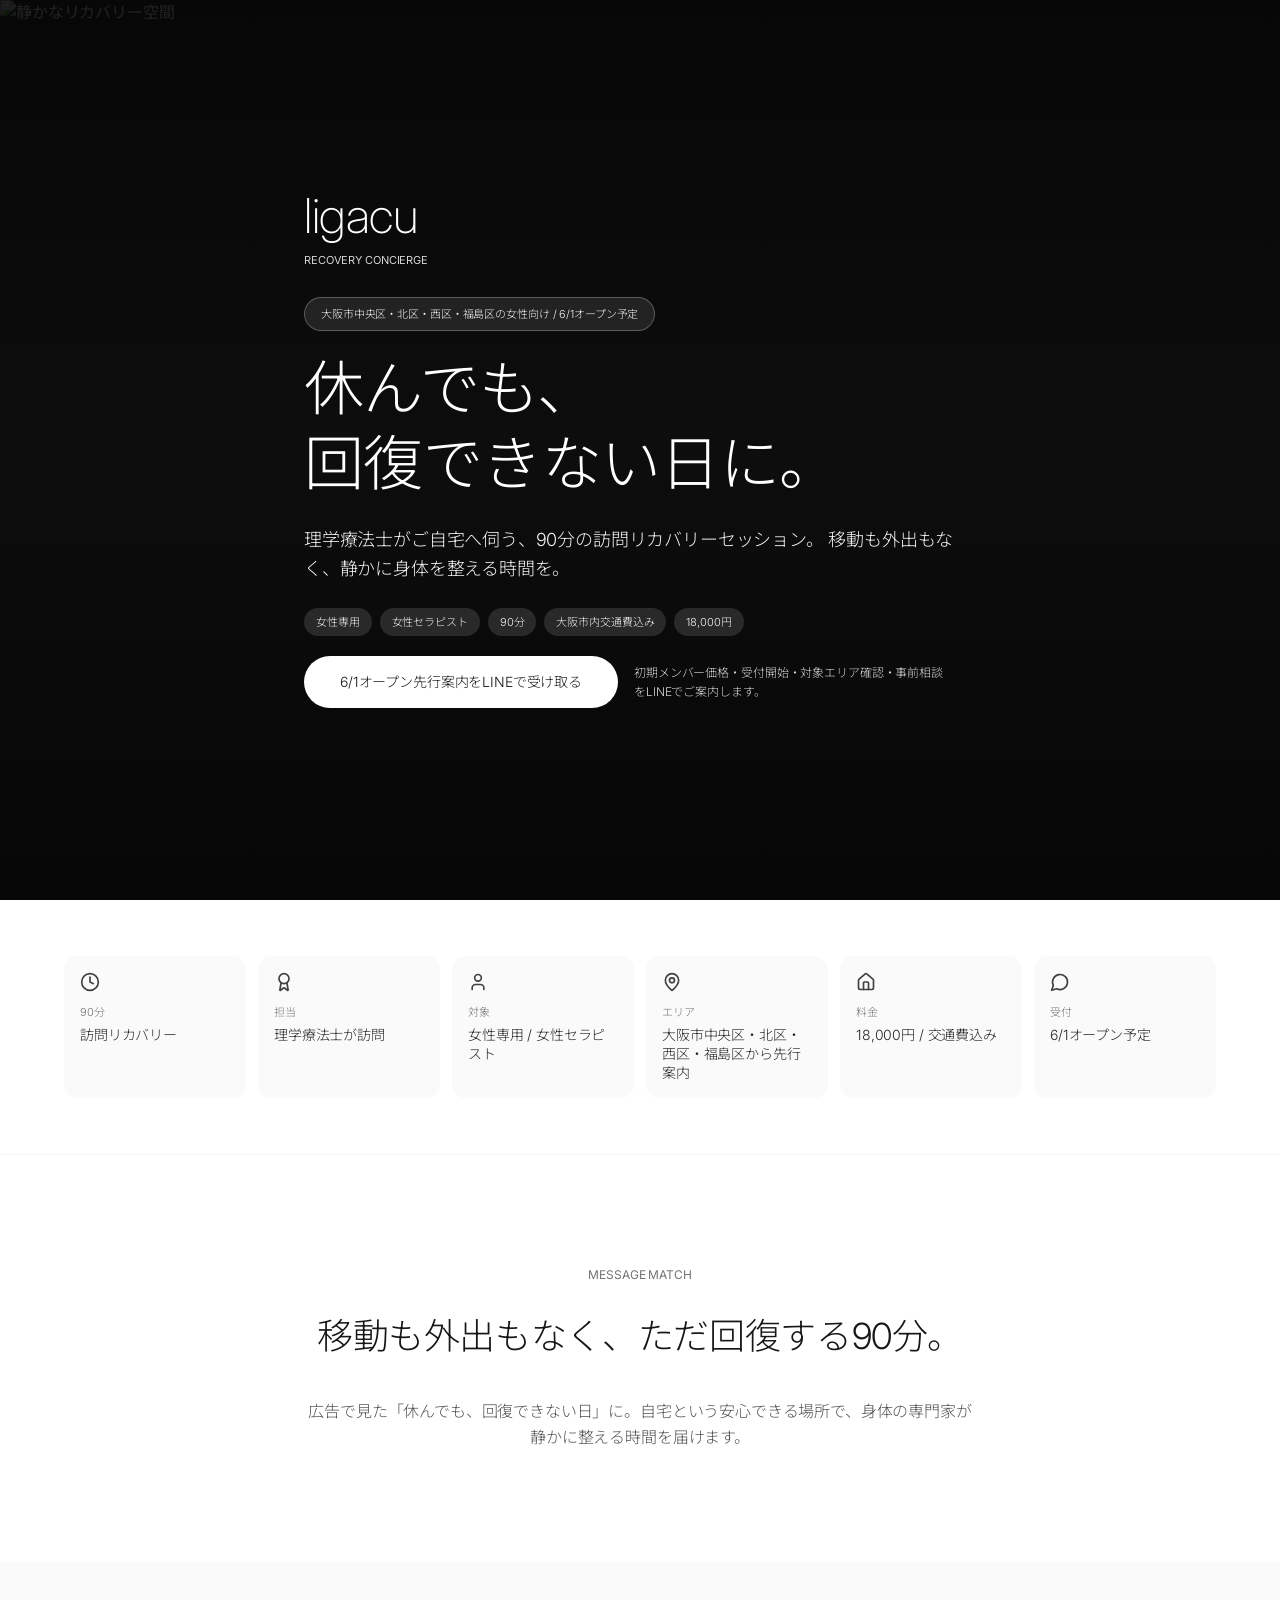
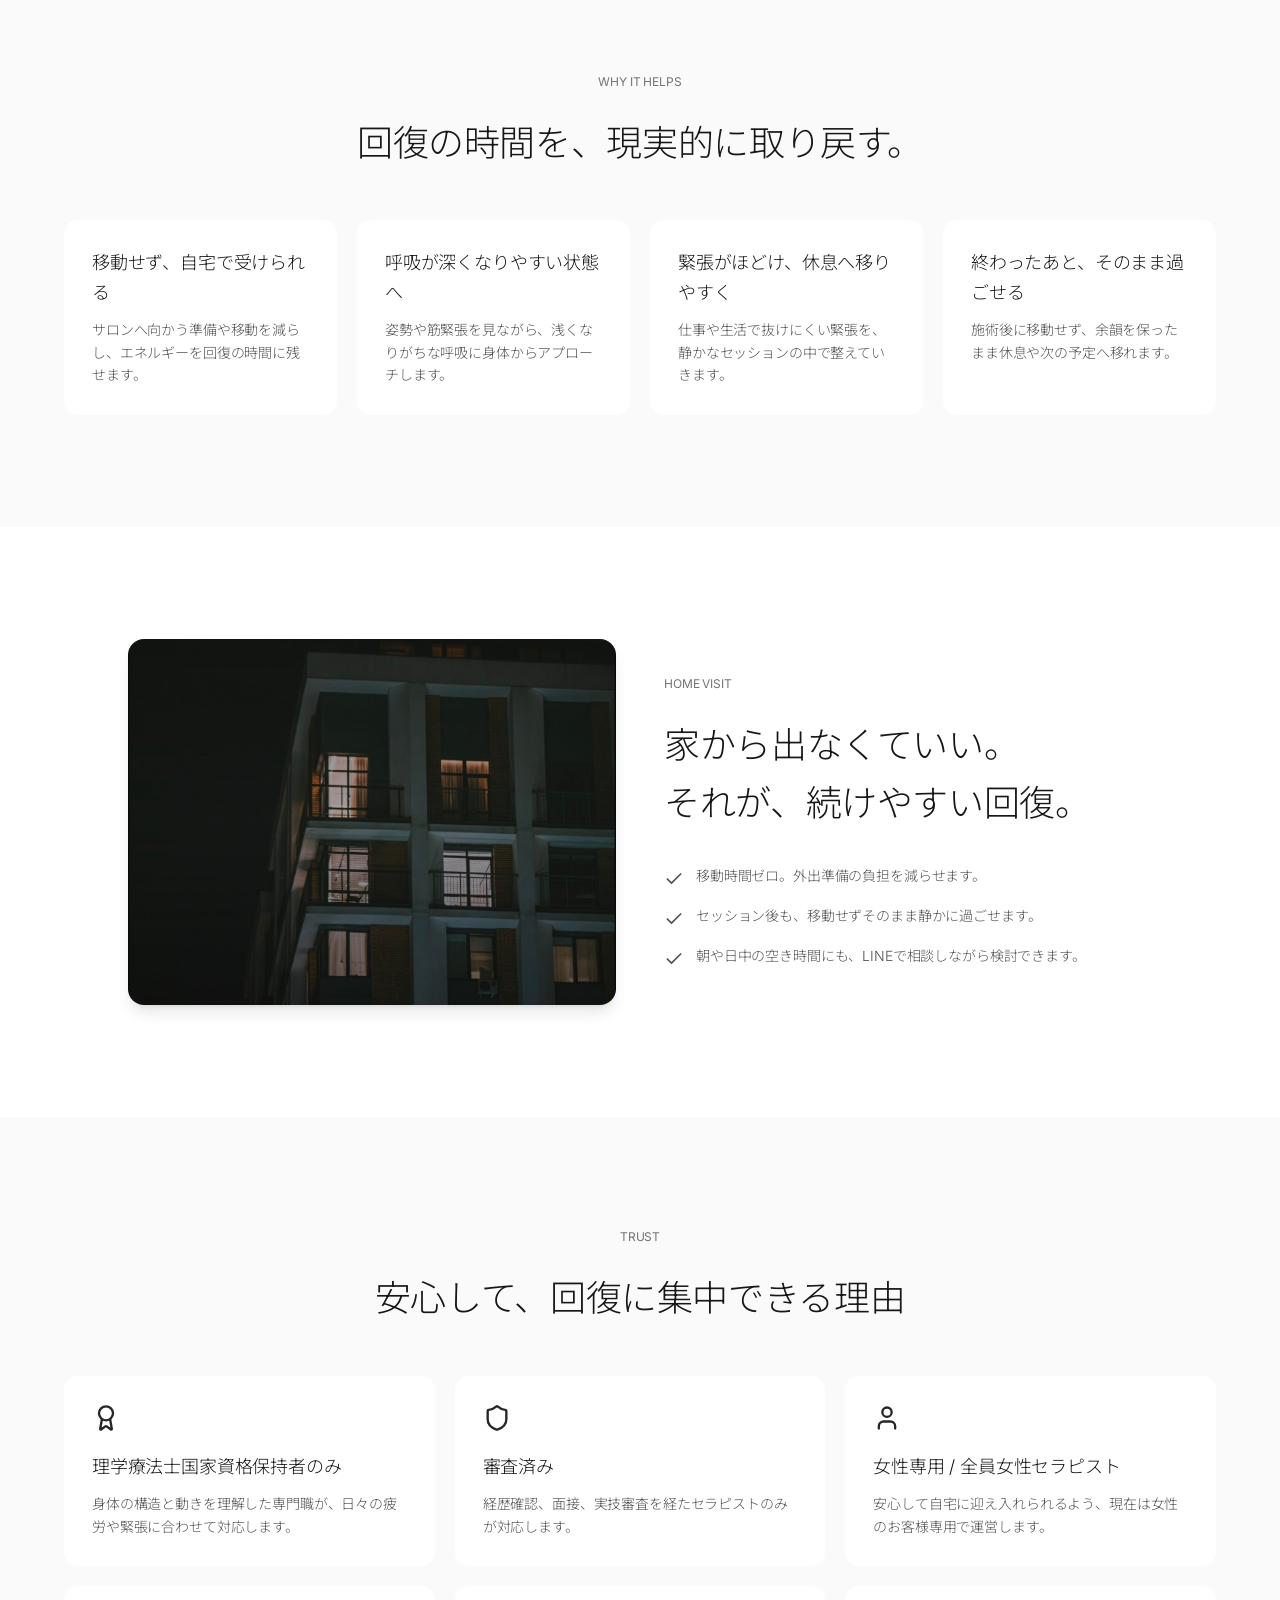
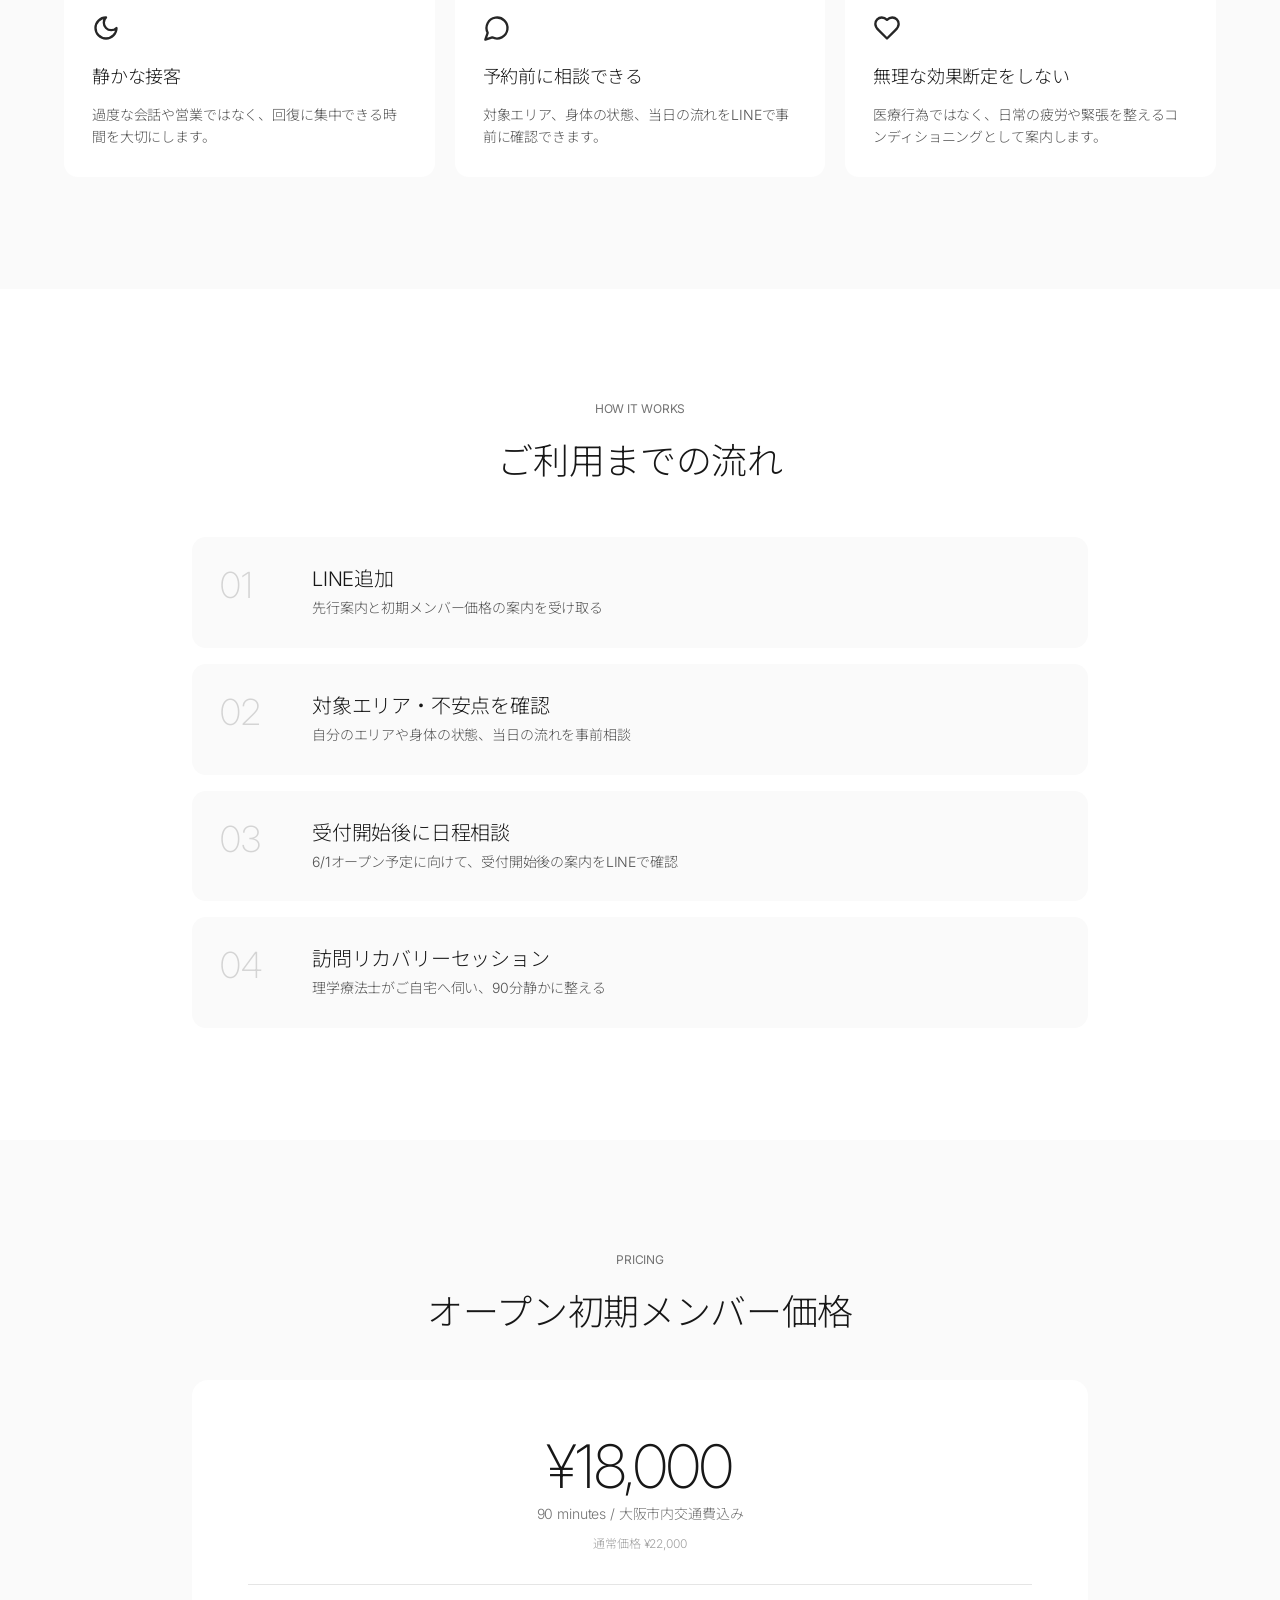
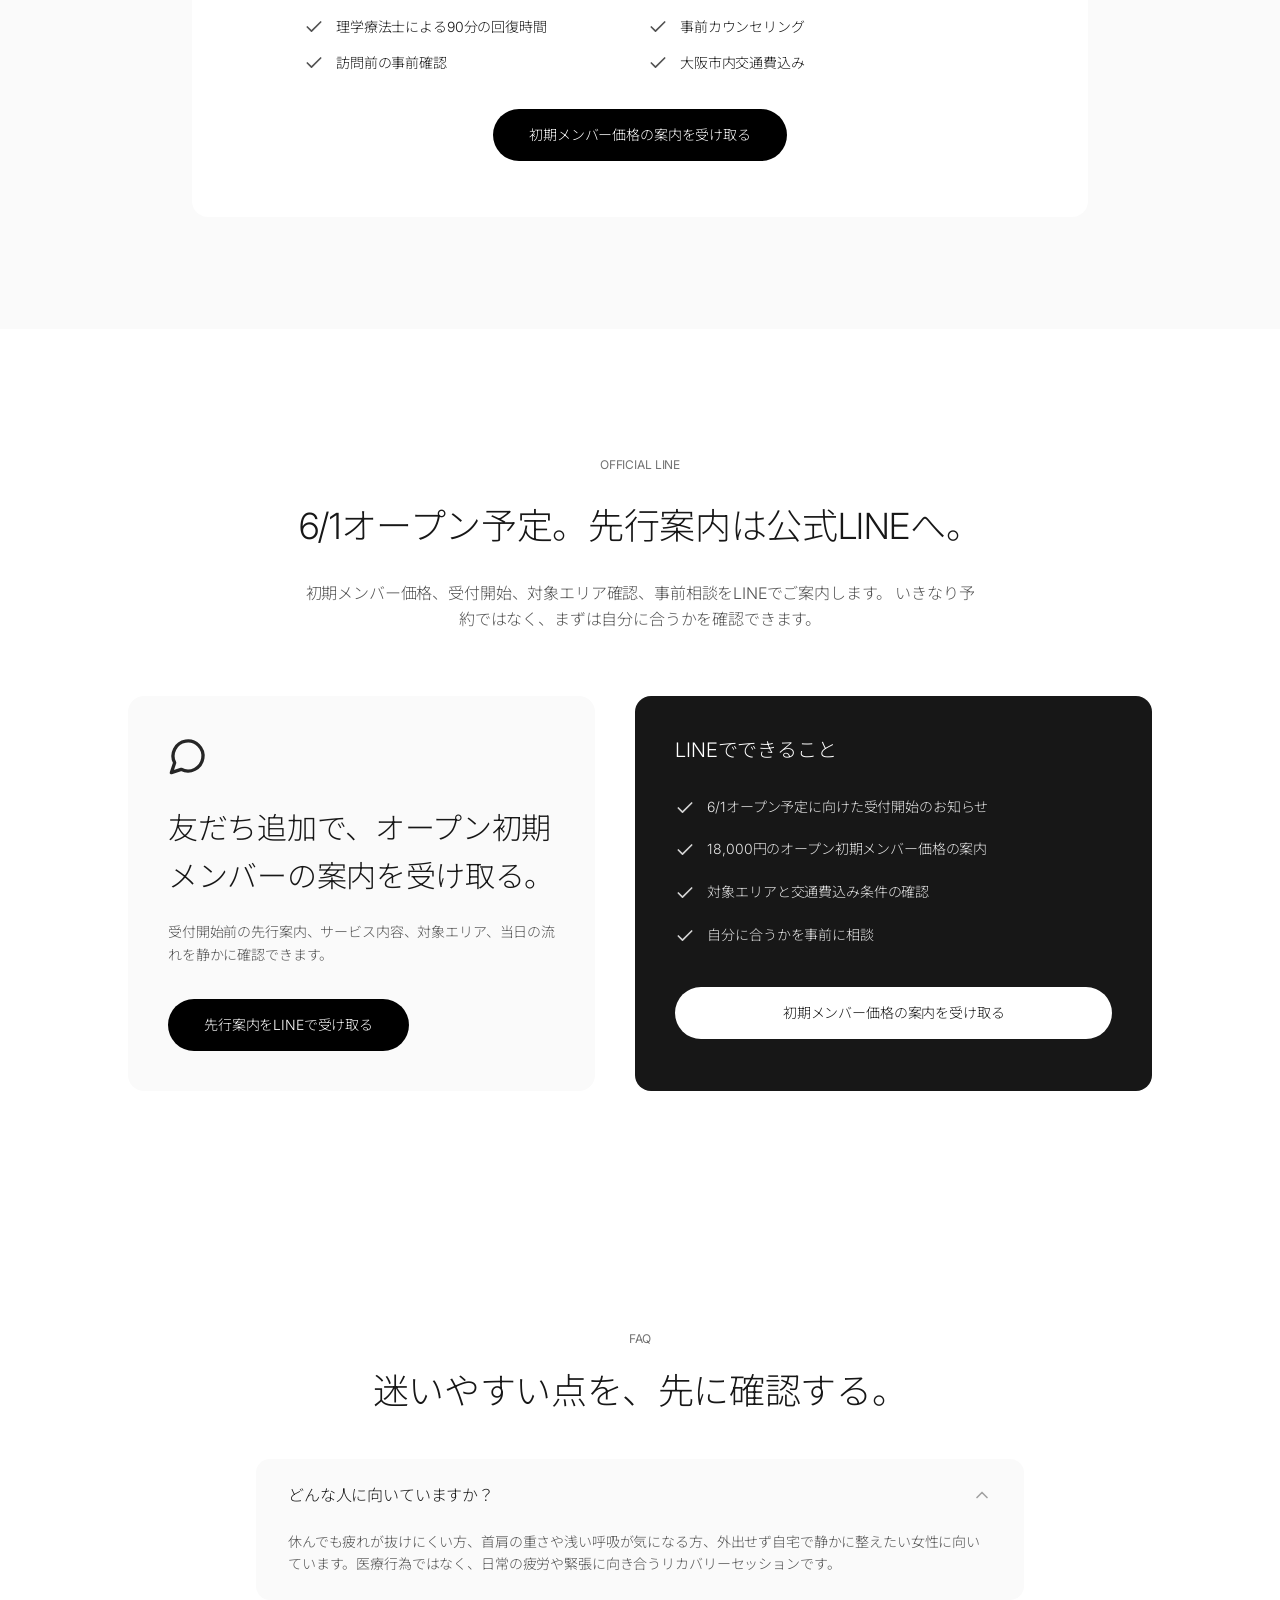
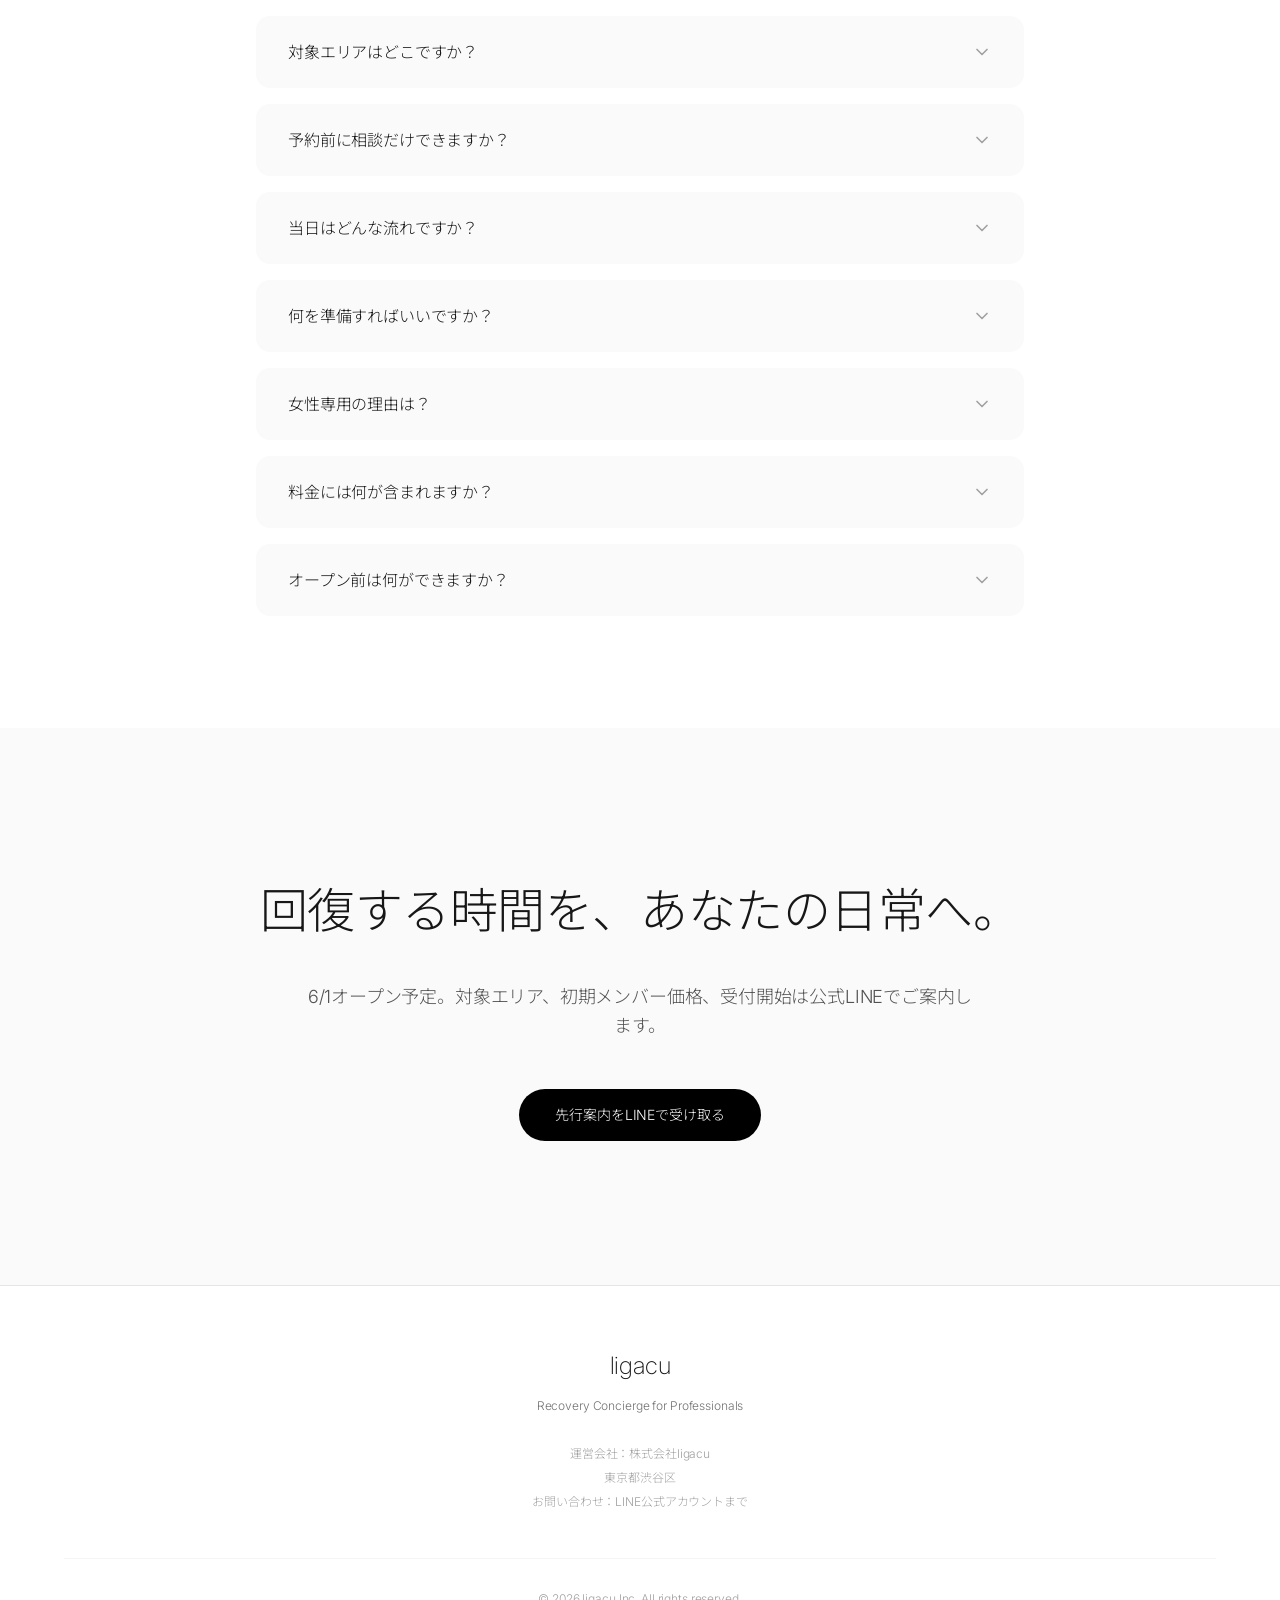
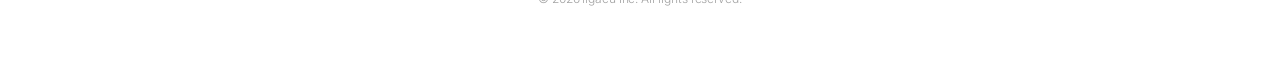
==== index.html @ d182bfaa "Add files via upload" ====
<!DOCTYPE html>
  <html lang="en">
    <head>
      <meta charset="UTF-8" />
      <meta name="viewport" content="width=device-width, initial-scale=1.0" />
      <title>ligacuリカバリーセッション</title>
      <link rel="icon" href="/ligacu/logo/logo-square.jpg" />
      <link rel="apple-touch-icon" href="/ligacu/logo/logo-square.jpg" />
      <style>html, body { height: 100%; margin: 0; } #root { height: 100%; }</style>
      <script type="module" crossorigin src="/assets/index-DlQ93ykB.js"></script>
      <link rel="stylesheet" crossorigin href="/assets/index-dHVuGDN3.css">
    </head>

    <body>
      <div id="root"></div>
    </body>
  </html>
---- assets/index-dHVuGDN3.css ----
@import"https://fonts.googleapis.com/css2?family=Inter:wght@200;300;400;500;600&family=Noto+Sans+JP:wght@200;300;400;500&display=swap";/*! tailwindcss v4.1.12 | MIT License | https://tailwindcss.com */@layer properties{@supports (((-webkit-hyphens:none)) and (not (margin-trim:inline))) or ((-moz-orient:inline) and (not (color:rgb(from red r g b)))){*,:before,:after,::backdrop{--tw-translate-x:0;--tw-translate-y:0;--tw-translate-z:0;--tw-rotate-x:initial;--tw-rotate-y:initial;--tw-rotate-z:initial;--tw-skew-x:initial;--tw-skew-y:initial;--tw-space-y-reverse:0;--tw-space-x-reverse:0;--tw-border-style:solid;--tw-gradient-position:initial;--tw-gradient-from:#0000;--tw-gradient-via:#0000;--tw-gradient-to:#0000;--tw-gradient-stops:initial;--tw-gradient-via-stops:initial;--tw-gradient-from-position:0%;--tw-gradient-via-position:50%;--tw-gradient-to-position:100%;--tw-leading:initial;--tw-font-weight:initial;--tw-tracking:initial;--tw-ordinal:initial;--tw-slashed-zero:initial;--tw-numeric-figure:initial;--tw-numeric-spacing:initial;--tw-numeric-fraction:initial;--tw-shadow:0 0 #0000;--tw-shadow-color:initial;--tw-shadow-alpha:100%;--tw-inset-shadow:0 0 #0000;--tw-inset-shadow-color:initial;--tw-inset-shadow-alpha:100%;--tw-ring-color:initial;--tw-ring-shadow:0 0 #0000;--tw-inset-ring-color:initial;--tw-inset-ring-shadow:0 0 #0000;--tw-ring-inset:initial;--tw-ring-offset-width:0px;--tw-ring-offset-color:#fff;--tw-ring-offset-shadow:0 0 #0000;--tw-outline-style:solid;--tw-backdrop-blur:initial;--tw-backdrop-brightness:initial;--tw-backdrop-contrast:initial;--tw-backdrop-grayscale:initial;--tw-backdrop-hue-rotate:initial;--tw-backdrop-invert:initial;--tw-backdrop-opacity:initial;--tw-backdrop-saturate:initial;--tw-backdrop-sepia:initial;--tw-duration:initial;--tw-ease:initial;--tw-content:"";--tw-animation-delay:0s;--tw-animation-direction:normal;--tw-animation-duration:initial;--tw-animation-fill-mode:none;--tw-animation-iteration-count:1;--tw-enter-blur:0;--tw-enter-opacity:1;--tw-enter-rotate:0;--tw-enter-scale:1;--tw-enter-translate-x:0;--tw-enter-translate-y:0;--tw-exit-blur:0;--tw-exit-opacity:1;--tw-exit-rotate:0;--tw-exit-scale:1;--tw-exit-translate-x:0;--tw-exit-translate-y:0}}}*{letter-spacing:-.01em;font-family:Inter,Noto Sans JP,-apple-system,BlinkMacSystemFont,Segoe UI,sans-serif}@layer theme{:root,:host{--font-sans:ui-sans-serif,system-ui,sans-serif,"Apple Color Emoji","Segoe UI Emoji","Segoe UI Symbol","Noto Color Emoji";--font-mono:ui-monospace,SFMono-Regular,Menlo,Monaco,Consolas,"Liberation Mono","Courier New",monospace;--color-gray-100:oklch(96.7% .003 264.542);--color-neutral-50:oklch(98.5% 0 0);--color-neutral-100:oklch(97% 0 0);--color-neutral-200:oklch(92.2% 0 0);--color-neutral-300:oklch(87% 0 0);--color-neutral-400:oklch(70.8% 0 0);--color-neutral-500:oklch(55.6% 0 0);--color-neutral-600:oklch(43.9% 0 0);--color-neutral-700:oklch(37.1% 0 0);--color-neutral-800:oklch(26.9% 0 0);--color-neutral-900:oklch(20.5% 0 0);--color-black:#000;--color-white:#fff;--spacing:.25rem;--container-xs:20rem;--container-sm:24rem;--container-lg:32rem;--container-2xl:42rem;--container-3xl:48rem;--container-4xl:56rem;--container-5xl:64rem;--container-6xl:72rem;--text-xs:.75rem;--text-xs--line-height:calc(1/.75);--text-sm:.875rem;--text-sm--line-height:calc(1.25/.875);--text-base:1rem;--text-base--line-height: 1.5 ;--text-lg:1.125rem;--text-lg--line-height:calc(1.75/1.125);--text-xl:1.25rem;--text-xl--line-height:calc(1.75/1.25);--text-2xl:1.5rem;--text-2xl--line-height:calc(2/1.5);--text-3xl:1.875rem;--text-3xl--line-height: 1.2 ;--text-4xl:2.25rem;--text-4xl--line-height:calc(2.5/2.25);--text-5xl:3rem;--text-5xl--line-height:1;--text-6xl:3.75rem;--text-6xl--line-height:1;--font-weight-extralight:200;--font-weight-light:300;--font-weight-normal:400;--font-weight-medium:500;--font-weight-semibold:600;--tracking-tight:-.025em;--tracking-normal:0em;--tracking-wider:.05em;--tracking-widest:.1em;--leading-snug:1.375;--leading-relaxed:1.625;--radius-xs:.125rem;--radius-2xl:1rem;--ease-in-out:cubic-bezier(.4,0,.2,1);--animate-pulse:pulse 2s cubic-bezier(.4,0,.6,1)infinite;--aspect-video:16/9;--default-transition-duration:.15s;--default-transition-timing-function:cubic-bezier(.4,0,.2,1);--default-font-family:var(--font-sans);--default-mono-font-family:var(--font-mono);--color-border:var(--border)}}@layer base{*,:after,:before,::backdrop{box-sizing:border-box;border:0 solid;margin:0;padding:0}::file-selector-button{box-sizing:border-box;border:0 solid;margin:0;padding:0}html,:host{-webkit-text-size-adjust:100%;-moz-tab-size:4;tab-size:4;line-height:1.5;font-family:var(--default-font-family,ui-sans-serif,system-ui,sans-serif,"Apple Color Emoji","Segoe UI Emoji","Segoe UI Symbol","Noto Color Emoji");font-feature-settings:var(--default-font-feature-settings,normal);font-variation-settings:var(--default-font-variation-settings,normal);-webkit-tap-highlight-color:transparent}hr{height:0;color:inherit;border-top-width:1px}abbr:where([title]){-webkit-text-decoration:underline dotted;text-decoration:underline dotted}h1,h2,h3,h4,h5,h6{font-size:inherit;font-weight:inherit}a{color:inherit;-webkit-text-decoration:inherit;text-decoration:inherit}b,strong{font-weight:bolder}code,kbd,samp,pre{font-family:var(--default-mono-font-family,ui-monospace,SFMono-Regular,Menlo,Monaco,Consolas,"Liberation Mono","Courier New",monospace);font-feature-settings:var(--default-mono-font-feature-settings,normal);font-variation-settings:var(--default-mono-font-variation-settings,normal);font-size:1em}small{font-size:80%}sub,sup{vertical-align:baseline;font-size:75%;line-height:0;position:relative}sub{bottom:-.25em}sup{top:-.5em}table{text-indent:0;border-color:inherit;border-collapse:collapse}:-moz-focusring{outline:auto}progress{vertical-align:baseline}summary{display:list-item}ol,ul,menu{list-style:none}img,svg,video,canvas,audio,iframe,embed,object{vertical-align:middle;display:block}img,video{max-width:100%;height:auto}button,input,select,optgroup,textarea{font:inherit;font-feature-settings:inherit;font-variation-settings:inherit;letter-spacing:inherit;color:inherit;opacity:1;background-color:#0000;border-radius:0}::file-selector-button{font:inherit;font-feature-settings:inherit;font-variation-settings:inherit;letter-spacing:inherit;color:inherit;opacity:1;background-color:#0000;border-radius:0}:where(select:is([multiple],[size])) optgroup{font-weight:bolder}:where(select:is([multiple],[size])) optgroup option{padding-inline-start:20px}::file-selector-button{margin-inline-end:4px}::placeholder{opacity:1}@supports (not ((-webkit-appearance:-apple-pay-button))) or (contain-intrinsic-size:1px){::placeholder{color:currentColor}@supports (color:color-mix(in lab,red,red)){::placeholder{color:color-mix(in oklab,currentcolor 50%,transparent)}}}textarea{resize:vertical}::-webkit-search-decoration{-webkit-appearance:none}::-webkit-date-and-time-value{min-height:1lh;text-align:inherit}::-webkit-datetime-edit{display:inline-flex}::-webkit-datetime-edit-fields-wrapper{padding:0}::-webkit-datetime-edit{padding-block:0}::-webkit-datetime-edit-year-field{padding-block:0}::-webkit-datetime-edit-month-field{padding-block:0}::-webkit-datetime-edit-day-field{padding-block:0}::-webkit-datetime-edit-hour-field{padding-block:0}::-webkit-datetime-edit-minute-field{padding-block:0}::-webkit-datetime-edit-second-field{padding-block:0}::-webkit-datetime-edit-millisecond-field{padding-block:0}::-webkit-datetime-edit-meridiem-field{padding-block:0}::-webkit-calendar-picker-indicator{line-height:1}:-moz-ui-invalid{box-shadow:none}button,input:where([type=button],[type=reset],[type=submit]){-webkit-appearance:button;-moz-appearance:button;appearance:button}::file-selector-button{-webkit-appearance:button;-moz-appearance:button;appearance:button}::-webkit-inner-spin-button{height:auto}::-webkit-outer-spin-button{height:auto}[hidden]:where(:not([hidden=until-found])){display:none!important}*{border-color:var(--border);outline-color:var(--ring)}@supports (color:color-mix(in lab,red,red)){*{outline-color:color-mix(in oklab,var(--ring)50%,transparent)}}html{scroll-behavior:smooth}body{background-color:var(--background);color:var(--foreground);-webkit-font-smoothing:antialiased;-moz-osx-font-smoothing:grayscale}html{font-size:var(--font-size)}h1{font-size:var(--text-2xl);font-weight:var(--font-weight-medium);line-height:1.5}h2{font-size:var(--text-xl);font-weight:var(--font-weight-medium);line-height:1.5}h3{font-size:var(--text-lg);font-weight:var(--font-weight-medium);line-height:1.5}h4,label,button{font-size:var(--text-base);font-weight:var(--font-weight-medium);line-height:1.5}input{font-size:var(--text-base);font-weight:var(--font-weight-normal);line-height:1.5}}@layer components;@layer utilities{.\@container\/card-header{container:card-header/inline-size}.pointer-events-none{pointer-events:none}.invisible{visibility:hidden}.sr-only{clip:rect(0,0,0,0);white-space:nowrap;border-width:0;width:1px;height:1px;margin:-1px;padding:0;position:absolute;overflow:hidden}.absolute{position:absolute}.fixed{position:fixed}.relative{position:relative}.inset-0{inset:calc(var(--spacing)*0)}.inset-x-0{inset-inline:calc(var(--spacing)*0)}.inset-y-0{inset-block:calc(var(--spacing)*0)}.-top-12{top:calc(var(--spacing)*-12)}.top-0{top:calc(var(--spacing)*0)}.top-1\.5{top:calc(var(--spacing)*1.5)}.top-1\/2{top:50%}.top-3\.5{top:calc(var(--spacing)*3.5)}.top-4{top:calc(var(--spacing)*4)}.top-\[1px\]{top:1px}.top-\[50\%\]{top:50%}.top-\[60\%\]{top:60%}.top-full{top:100%}.-right-12{right:calc(var(--spacing)*-12)}.right-0{right:calc(var(--spacing)*0)}.right-1{right:calc(var(--spacing)*1)}.right-2{right:calc(var(--spacing)*2)}.right-3{right:calc(var(--spacing)*3)}.right-4{right:calc(var(--spacing)*4)}.-bottom-12{bottom:calc(var(--spacing)*-12)}.bottom-0{bottom:calc(var(--spacing)*0)}.bottom-4{bottom:calc(var(--spacing)*4)}.-left-12{left:calc(var(--spacing)*-12)}.left-0{left:calc(var(--spacing)*0)}.left-1{left:calc(var(--spacing)*1)}.left-1\/2{left:50%}.left-2{left:calc(var(--spacing)*2)}.left-4{left:calc(var(--spacing)*4)}.left-\[50\%\]{left:50%}.isolate{isolation:isolate}.z-10{z-index:10}.z-20{z-index:20}.z-50{z-index:50}.z-\[1\]{z-index:1}.col-start-2{grid-column-start:2}.row-span-2{grid-row:span 2/span 2}.row-start-1{grid-row-start:1}.-mx-1{margin-inline:calc(var(--spacing)*-1)}.mx-2{margin-inline:calc(var(--spacing)*2)}.mx-3\.5{margin-inline:calc(var(--spacing)*3.5)}.mx-auto{margin-inline:auto}.my-0\.5{margin-block:calc(var(--spacing)*.5)}.my-1{margin-block:calc(var(--spacing)*1)}.my-8{margin-block:calc(var(--spacing)*8)}.-mt-4{margin-top:calc(var(--spacing)*-4)}.mt-0\.5{margin-top:calc(var(--spacing)*.5)}.mt-1{margin-top:calc(var(--spacing)*1)}.mt-1\.5{margin-top:calc(var(--spacing)*1.5)}.mt-2{margin-top:calc(var(--spacing)*2)}.mt-3{margin-top:calc(var(--spacing)*3)}.mt-4{margin-top:calc(var(--spacing)*4)}.mt-5{margin-top:calc(var(--spacing)*5)}.mt-10{margin-top:calc(var(--spacing)*10)}.mt-12{margin-top:calc(var(--spacing)*12)}.mt-auto{margin-top:auto}.mb-1{margin-bottom:calc(var(--spacing)*1)}.mb-2{margin-bottom:calc(var(--spacing)*2)}.mb-3{margin-bottom:calc(var(--spacing)*3)}.mb-4{margin-bottom:calc(var(--spacing)*4)}.mb-5{margin-bottom:calc(var(--spacing)*5)}.mb-6{margin-bottom:calc(var(--spacing)*6)}.mb-7{margin-bottom:calc(var(--spacing)*7)}.mb-8{margin-bottom:calc(var(--spacing)*8)}.mb-9{margin-bottom:calc(var(--spacing)*9)}.mb-12{margin-bottom:calc(var(--spacing)*12)}.mb-14{margin-bottom:calc(var(--spacing)*14)}.-ml-4{margin-left:calc(var(--spacing)*-4)}.ml-1{margin-left:calc(var(--spacing)*1)}.ml-auto{margin-left:auto}.line-clamp-1{-webkit-line-clamp:1;-webkit-box-orient:vertical;display:-webkit-box;overflow:hidden}.block{display:block}.flex{display:flex}.grid{display:grid}.hidden{display:none}.inline-block{display:inline-block}.inline-flex{display:inline-flex}.table{display:table}.table-caption{display:table-caption}.table-cell{display:table-cell}.table-row{display:table-row}.field-sizing-content{field-sizing:content}.aspect-\[4\/3\]{aspect-ratio:4/3}.aspect-square{aspect-ratio:1}.aspect-video{aspect-ratio:var(--aspect-video)}.size-2{width:calc(var(--spacing)*2);height:calc(var(--spacing)*2)}.size-2\.5{width:calc(var(--spacing)*2.5);height:calc(var(--spacing)*2.5)}.size-3{width:calc(var(--spacing)*3);height:calc(var(--spacing)*3)}.size-3\.5{width:calc(var(--spacing)*3.5);height:calc(var(--spacing)*3.5)}.size-4{width:calc(var(--spacing)*4);height:calc(var(--spacing)*4)}.size-7{width:calc(var(--spacing)*7);height:calc(var(--spacing)*7)}.size-8{width:calc(var(--spacing)*8);height:calc(var(--spacing)*8)}.size-9{width:calc(var(--spacing)*9);height:calc(var(--spacing)*9)}.size-10{width:calc(var(--spacing)*10);height:calc(var(--spacing)*10)}.size-full{width:100%;height:100%}.h-1\.5{height:calc(var(--spacing)*1.5)}.h-2{height:calc(var(--spacing)*2)}.h-2\.5{height:calc(var(--spacing)*2.5)}.h-4{height:calc(var(--spacing)*4)}.h-5{height:calc(var(--spacing)*5)}.h-7{height:calc(var(--spacing)*7)}.h-8{height:calc(var(--spacing)*8)}.h-9{height:calc(var(--spacing)*9)}.h-10{height:calc(var(--spacing)*10)}.h-12{height:calc(var(--spacing)*12)}.h-\[1\.15rem\]{height:1.15rem}.h-\[calc\(100\%-1px\)\]{height:calc(100% - 1px)}.h-\[var\(--radix-navigation-menu-viewport-height\)\]{height:var(--radix-navigation-menu-viewport-height)}.h-\[var\(--radix-select-trigger-height\)\]{height:var(--radix-select-trigger-height)}.h-auto{height:auto}.h-full{height:100%}.h-px{height:1px}.h-svh{height:100svh}.max-h-\(--radix-context-menu-content-available-height\){max-height:var(--radix-context-menu-content-available-height)}.max-h-\(--radix-dropdown-menu-content-available-height\){max-height:var(--radix-dropdown-menu-content-available-height)}.max-h-\(--radix-select-content-available-height\){max-height:var(--radix-select-content-available-height)}.max-h-\[300px\]{max-height:300px}.min-h-0{min-height:calc(var(--spacing)*0)}.min-h-4{min-height:calc(var(--spacing)*4)}.min-h-16{min-height:calc(var(--spacing)*16)}.min-h-\[100svh\]{min-height:100svh}.min-h-\[calc\(100svh-4rem\)\]{min-height:calc(100svh - 4rem)}.min-h-screen{min-height:100vh}.min-h-svh{min-height:100svh}.w-\(--sidebar-width\){width:var(--sidebar-width)}.w-0{width:calc(var(--spacing)*0)}.w-1{width:calc(var(--spacing)*1)}.w-2{width:calc(var(--spacing)*2)}.w-2\.5{width:calc(var(--spacing)*2.5)}.w-3{width:calc(var(--spacing)*3)}.w-3\/4{width:75%}.w-4{width:calc(var(--spacing)*4)}.w-5{width:calc(var(--spacing)*5)}.w-7{width:calc(var(--spacing)*7)}.w-8{width:calc(var(--spacing)*8)}.w-9{width:calc(var(--spacing)*9)}.w-10{width:calc(var(--spacing)*10)}.w-64{width:calc(var(--spacing)*64)}.w-72{width:calc(var(--spacing)*72)}.w-\[100px\]{width:100px}.w-auto{width:auto}.w-fit{width:fit-content}.w-full{width:100%}.w-max{width:max-content}.w-px{width:1px}.max-w-\(--skeleton-width\){max-width:var(--skeleton-width)}.max-w-2xl{max-width:var(--container-2xl)}.max-w-3xl{max-width:var(--container-3xl)}.max-w-4xl{max-width:var(--container-4xl)}.max-w-5xl{max-width:var(--container-5xl)}.max-w-6xl{max-width:var(--container-6xl)}.max-w-\[calc\(100\%-2rem\)\]{max-width:calc(100% - 2rem)}.max-w-max{max-width:max-content}.min-w-0{min-width:calc(var(--spacing)*0)}.min-w-5{min-width:calc(var(--spacing)*5)}.min-w-8{min-width:calc(var(--spacing)*8)}.min-w-9{min-width:calc(var(--spacing)*9)}.min-w-10{min-width:calc(var(--spacing)*10)}.min-w-\[8rem\]{min-width:8rem}.min-w-\[12rem\]{min-width:12rem}.min-w-\[44px\]{min-width:44px}.min-w-\[var\(--radix-select-trigger-width\)\]{min-width:var(--radix-select-trigger-width)}.flex-1{flex:1}.flex-shrink-0,.shrink-0{flex-shrink:0}.grow{flex-grow:1}.grow-0{flex-grow:0}.basis-full{flex-basis:100%}.caption-bottom{caption-side:bottom}.border-collapse{border-collapse:collapse}.origin-\(--radix-context-menu-content-transform-origin\){transform-origin:var(--radix-context-menu-content-transform-origin)}.origin-\(--radix-dropdown-menu-content-transform-origin\){transform-origin:var(--radix-dropdown-menu-content-transform-origin)}.origin-\(--radix-hover-card-content-transform-origin\){transform-origin:var(--radix-hover-card-content-transform-origin)}.origin-\(--radix-menubar-content-transform-origin\){transform-origin:var(--radix-menubar-content-transform-origin)}.origin-\(--radix-popover-content-transform-origin\){transform-origin:var(--radix-popover-content-transform-origin)}.origin-\(--radix-select-content-transform-origin\){transform-origin:var(--radix-select-content-transform-origin)}.origin-\(--radix-tooltip-content-transform-origin\){transform-origin:var(--radix-tooltip-content-transform-origin)}.-translate-x-1\/2{--tw-translate-x: -50% ;translate:var(--tw-translate-x)var(--tw-translate-y)}.-translate-x-px{--tw-translate-x:-1px;translate:var(--tw-translate-x)var(--tw-translate-y)}.translate-x-\[-50\%\]{--tw-translate-x:-50%;translate:var(--tw-translate-x)var(--tw-translate-y)}.translate-x-px{--tw-translate-x:1px;translate:var(--tw-translate-x)var(--tw-translate-y)}.-translate-y-1\/2{--tw-translate-y: -50% ;translate:var(--tw-translate-x)var(--tw-translate-y)}.translate-y-0\.5{--tw-translate-y:calc(var(--spacing)*.5);translate:var(--tw-translate-x)var(--tw-translate-y)}.translate-y-\[-50\%\]{--tw-translate-y:-50%;translate:var(--tw-translate-x)var(--tw-translate-y)}.translate-y-\[calc\(-50\%_-_2px\)\]{--tw-translate-y: calc(-50% - 2px) ;translate:var(--tw-translate-x)var(--tw-translate-y)}.rotate-45{rotate:45deg}.rotate-90{rotate:90deg}.transform{transform:var(--tw-rotate-x,)var(--tw-rotate-y,)var(--tw-rotate-z,)var(--tw-skew-x,)var(--tw-skew-y,)}.animate-caret-blink{animation:1.25s ease-out infinite caret-blink}.animate-in{animation:enter var(--tw-animation-duration,var(--tw-duration,.15s))var(--tw-ease,ease)var(--tw-animation-delay,0s)var(--tw-animation-iteration-count,1)var(--tw-animation-direction,normal)var(--tw-animation-fill-mode,none)}.animate-pulse{animation:var(--animate-pulse)}.cursor-default{cursor:default}.touch-none{touch-action:none}.resize-none{resize:none}.scroll-my-1{scroll-margin-block:calc(var(--spacing)*1)}.scroll-py-1{scroll-padding-block:calc(var(--spacing)*1)}.list-none{list-style-type:none}.auto-rows-min{grid-auto-rows:min-content}.grid-cols-2{grid-template-columns:repeat(2,minmax(0,1fr))}.grid-cols-\[0_1fr\]{grid-template-columns:0 1fr}.grid-rows-\[auto_auto\]{grid-template-rows:auto auto}.flex-col{flex-direction:column}.flex-col-reverse{flex-direction:column-reverse}.flex-row{flex-direction:row}.flex-wrap{flex-wrap:wrap}.items-center{align-items:center}.items-end{align-items:flex-end}.items-start{align-items:flex-start}.items-stretch{align-items:stretch}.justify-between{justify-content:space-between}.justify-center{justify-content:center}.justify-items-start{justify-items:start}.gap-1{gap:calc(var(--spacing)*1)}.gap-1\.5{gap:calc(var(--spacing)*1.5)}.gap-2{gap:calc(var(--spacing)*2)}.gap-3{gap:calc(var(--spacing)*3)}.gap-4{gap:calc(var(--spacing)*4)}.gap-5{gap:calc(var(--spacing)*5)}.gap-6{gap:calc(var(--spacing)*6)}.gap-12{gap:calc(var(--spacing)*12)}:where(.space-y-2>:not(:last-child)){--tw-space-y-reverse:0;margin-block-start:calc(calc(var(--spacing)*2)*var(--tw-space-y-reverse));margin-block-end:calc(calc(var(--spacing)*2)*calc(1 - var(--tw-space-y-reverse)))}:where(.space-y-3>:not(:last-child)){--tw-space-y-reverse:0;margin-block-start:calc(calc(var(--spacing)*3)*var(--tw-space-y-reverse));margin-block-end:calc(calc(var(--spacing)*3)*calc(1 - var(--tw-space-y-reverse)))}:where(.space-y-4>:not(:last-child)){--tw-space-y-reverse:0;margin-block-start:calc(calc(var(--spacing)*4)*var(--tw-space-y-reverse));margin-block-end:calc(calc(var(--spacing)*4)*calc(1 - var(--tw-space-y-reverse)))}:where(.space-y-5>:not(:last-child)){--tw-space-y-reverse:0;margin-block-start:calc(calc(var(--spacing)*5)*var(--tw-space-y-reverse));margin-block-end:calc(calc(var(--spacing)*5)*calc(1 - var(--tw-space-y-reverse)))}:where(.space-x-1>:not(:last-child)){--tw-space-x-reverse:0;margin-inline-start:calc(calc(var(--spacing)*1)*var(--tw-space-x-reverse));margin-inline-end:calc(calc(var(--spacing)*1)*calc(1 - var(--tw-space-x-reverse)))}.gap-y-0\.5{row-gap:calc(var(--spacing)*.5)}.self-start{align-self:flex-start}.justify-self-end{justify-self:flex-end}.overflow-auto{overflow:auto}.overflow-hidden{overflow:hidden}.overflow-x-auto{overflow-x:auto}.overflow-x-hidden{overflow-x:hidden}.overflow-y-auto{overflow-y:auto}.rounded-2xl{border-radius:var(--radius-2xl)}.rounded-\[2px\]{border-radius:2px}.rounded-\[4px\]{border-radius:4px}.rounded-\[inherit\]{border-radius:inherit}.rounded-full{border-radius:3.40282e38px}.rounded-lg{border-radius:var(--radius)}.rounded-md{border-radius:calc(var(--radius) - 2px)}.rounded-none{border-radius:0}.rounded-sm{border-radius:calc(var(--radius) - 4px)}.rounded-xl{border-radius:calc(var(--radius) + 4px)}.rounded-xs{border-radius:var(--radius-xs)}.rounded-tl-sm{border-top-left-radius:calc(var(--radius) - 4px)}.border{border-style:var(--tw-border-style);border-width:1px}.border-\[1\.5px\]{border-style:var(--tw-border-style);border-width:1.5px}.border-y{border-block-style:var(--tw-border-style);border-block-width:1px}.border-t{border-top-style:var(--tw-border-style);border-top-width:1px}.border-r{border-right-style:var(--tw-border-style);border-right-width:1px}.border-b{border-bottom-style:var(--tw-border-style);border-bottom-width:1px}.border-l{border-left-style:var(--tw-border-style);border-left-width:1px}.border-dashed{--tw-border-style:dashed;border-style:dashed}.border-\(--color-border\){border-color:var(--color-border)}.border-border\/50{border-color:var(--border)}@supports (color:color-mix(in lab,red,red)){.border-border\/50{border-color:color-mix(in oklab,var(--border)50%,transparent)}}.border-input{border-color:var(--input)}.border-neutral-100{border-color:var(--color-neutral-100)}.border-neutral-200{border-color:var(--color-neutral-200)}.border-neutral-300{border-color:var(--color-neutral-300)}.border-primary{border-color:var(--primary)}.border-sidebar-border{border-color:var(--sidebar-border)}.border-transparent{border-color:#0000}.border-white\/25{border-color:#ffffff40}@supports (color:color-mix(in lab,red,red)){.border-white\/25{border-color:color-mix(in oklab,var(--color-white)25%,transparent)}}.border-t-transparent{border-top-color:#0000}.border-l-transparent{border-left-color:#0000}.bg-\(--color-bg\){background-color:var(--color-bg)}.bg-accent{background-color:var(--accent)}.bg-background{background-color:var(--background)}.bg-black{background-color:var(--color-black)}.bg-black\/50{background-color:#00000080}@supports (color:color-mix(in lab,red,red)){.bg-black\/50{background-color:color-mix(in oklab,var(--color-black)50%,transparent)}}.bg-border{background-color:var(--border)}.bg-card{background-color:var(--card)}.bg-destructive{background-color:var(--destructive)}.bg-foreground{background-color:var(--foreground)}.bg-gray-100{background-color:var(--color-gray-100)}.bg-input-background{background-color:var(--input-background)}.bg-muted,.bg-muted\/50{background-color:var(--muted)}@supports (color:color-mix(in lab,red,red)){.bg-muted\/50{background-color:color-mix(in oklab,var(--muted)50%,transparent)}}.bg-neutral-50{background-color:var(--color-neutral-50)}.bg-neutral-200{background-color:var(--color-neutral-200)}.bg-neutral-900{background-color:var(--color-neutral-900)}.bg-popover{background-color:var(--popover)}.bg-primary,.bg-primary\/20{background-color:var(--primary)}@supports (color:color-mix(in lab,red,red)){.bg-primary\/20{background-color:color-mix(in oklab,var(--primary)20%,transparent)}}.bg-secondary{background-color:var(--secondary)}.bg-sidebar{background-color:var(--sidebar)}.bg-sidebar-border{background-color:var(--sidebar-border)}.bg-transparent{background-color:#0000}.bg-white{background-color:var(--color-white)}.bg-white\/10{background-color:#ffffff1a}@supports (color:color-mix(in lab,red,red)){.bg-white\/10{background-color:color-mix(in oklab,var(--color-white)10%,transparent)}}.bg-white\/13{background-color:#ffffff21}@supports (color:color-mix(in lab,red,red)){.bg-white\/13{background-color:color-mix(in oklab,var(--color-white)13%,transparent)}}.bg-gradient-to-b{--tw-gradient-position:to bottom in oklab;background-image:linear-gradient(var(--tw-gradient-stops))}.from-black\/70{--tw-gradient-from:#000000b3}@supports (color:color-mix(in lab,red,red)){.from-black\/70{--tw-gradient-from:color-mix(in oklab,var(--color-black)70%,transparent)}}.from-black\/70{--tw-gradient-stops:var(--tw-gradient-via-stops,var(--tw-gradient-position),var(--tw-gradient-from)var(--tw-gradient-from-position),var(--tw-gradient-to)var(--tw-gradient-to-position))}.via-black\/44{--tw-gradient-via:#00000070}@supports (color:color-mix(in lab,red,red)){.via-black\/44{--tw-gradient-via:color-mix(in oklab,var(--color-black)44%,transparent)}}.via-black\/44{--tw-gradient-via-stops:var(--tw-gradient-position),var(--tw-gradient-from)var(--tw-gradient-from-position),var(--tw-gradient-via)var(--tw-gradient-via-position),var(--tw-gradient-to)var(--tw-gradient-to-position);--tw-gradient-stops:var(--tw-gradient-via-stops)}.to-black\/72{--tw-gradient-to:#000000b8}@supports (color:color-mix(in lab,red,red)){.to-black\/72{--tw-gradient-to:color-mix(in oklab,var(--color-black)72%,transparent)}}.to-black\/72{--tw-gradient-stops:var(--tw-gradient-via-stops,var(--tw-gradient-position),var(--tw-gradient-from)var(--tw-gradient-from-position),var(--tw-gradient-to)var(--tw-gradient-to-position))}.fill-current{fill:currentColor}.fill-primary{fill:var(--primary)}.object-cover{object-fit:cover}.p-0{padding:calc(var(--spacing)*0)}.p-1{padding:calc(var(--spacing)*1)}.p-2{padding:calc(var(--spacing)*2)}.p-3{padding:calc(var(--spacing)*3)}.p-4{padding:calc(var(--spacing)*4)}.p-5{padding:calc(var(--spacing)*5)}.p-6{padding:calc(var(--spacing)*6)}.p-7{padding:calc(var(--spacing)*7)}.p-8{padding:calc(var(--spacing)*8)}.p-\[3px\]{padding:3px}.p-px{padding:1px}.px-1{padding-inline:calc(var(--spacing)*1)}.px-1\.5{padding-inline:calc(var(--spacing)*1.5)}.px-2{padding-inline:calc(var(--spacing)*2)}.px-2\.5{padding-inline:calc(var(--spacing)*2.5)}.px-3{padding-inline:calc(var(--spacing)*3)}.px-4{padding-inline:calc(var(--spacing)*4)}.px-5{padding-inline:calc(var(--spacing)*5)}.px-6{padding-inline:calc(var(--spacing)*6)}.px-7{padding-inline:calc(var(--spacing)*7)}.py-0\.5{padding-block:calc(var(--spacing)*.5)}.py-1{padding-block:calc(var(--spacing)*1)}.py-1\.5{padding-block:calc(var(--spacing)*1.5)}.py-2{padding-block:calc(var(--spacing)*2)}.py-3{padding-block:calc(var(--spacing)*3)}.py-4{padding-block:calc(var(--spacing)*4)}.py-5{padding-block:calc(var(--spacing)*5)}.py-6{padding-block:calc(var(--spacing)*6)}.py-8{padding-block:calc(var(--spacing)*8)}.py-16{padding-block:calc(var(--spacing)*16)}.py-20{padding-block:calc(var(--spacing)*20)}.py-24{padding-block:calc(var(--spacing)*24)}.pt-0{padding-top:calc(var(--spacing)*0)}.pt-1{padding-top:calc(var(--spacing)*1)}.pt-3{padding-top:calc(var(--spacing)*3)}.pt-4{padding-top:calc(var(--spacing)*4)}.pt-6{padding-top:calc(var(--spacing)*6)}.pt-8{padding-top:calc(var(--spacing)*8)}.pr-2{padding-right:calc(var(--spacing)*2)}.pr-2\.5{padding-right:calc(var(--spacing)*2.5)}.pr-4{padding-right:calc(var(--spacing)*4)}.pr-8{padding-right:calc(var(--spacing)*8)}.pb-3{padding-bottom:calc(var(--spacing)*3)}.pb-4{padding-bottom:calc(var(--spacing)*4)}.pb-5{padding-bottom:calc(var(--spacing)*5)}.pb-6{padding-bottom:calc(var(--spacing)*6)}.pb-24{padding-bottom:calc(var(--spacing)*24)}.pl-2{padding-left:calc(var(--spacing)*2)}.pl-4{padding-left:calc(var(--spacing)*4)}.pl-8{padding-left:calc(var(--spacing)*8)}.text-center{text-align:center}.text-left{text-align:left}.align-middle{vertical-align:middle}.font-mono{font-family:var(--font-mono)}.text-2xl{font-size:var(--text-2xl);line-height:var(--tw-leading,var(--text-2xl--line-height))}.text-3xl{font-size:var(--text-3xl);line-height:var(--tw-leading,var(--text-3xl--line-height))}.text-5xl{font-size:var(--text-5xl);line-height:var(--tw-leading,var(--text-5xl--line-height))}.text-base{font-size:var(--text-base);line-height:var(--tw-leading,var(--text-base--line-height))}.text-lg{font-size:var(--text-lg);line-height:var(--tw-leading,var(--text-lg--line-height))}.text-sm{font-size:var(--text-sm);line-height:var(--tw-leading,var(--text-sm--line-height))}.text-xl{font-size:var(--text-xl);line-height:var(--tw-leading,var(--text-xl--line-height))}.text-xs{font-size:var(--text-xs);line-height:var(--tw-leading,var(--text-xs--line-height))}.text-\[0\.8rem\]{font-size:.8rem}.text-\[2\.45rem\]{font-size:2.45rem}.text-\[11px\]{font-size:11px}.leading-\[1\.22\]{--tw-leading:1.22;line-height:1.22}.leading-none{--tw-leading:1;line-height:1}.leading-relaxed{--tw-leading:var(--leading-relaxed);line-height:var(--leading-relaxed)}.leading-snug{--tw-leading:var(--leading-snug);line-height:var(--leading-snug)}.font-extralight{--tw-font-weight:var(--font-weight-extralight);font-weight:var(--font-weight-extralight)}.font-light{--tw-font-weight:var(--font-weight-light);font-weight:var(--font-weight-light)}.font-medium{--tw-font-weight:var(--font-weight-medium);font-weight:var(--font-weight-medium)}.font-normal{--tw-font-weight:var(--font-weight-normal);font-weight:var(--font-weight-normal)}.font-semibold{--tw-font-weight:var(--font-weight-semibold);font-weight:var(--font-weight-semibold)}.tracking-\[0\.3em\]{--tw-tracking:.3em;letter-spacing:.3em}.tracking-\[0\.28em\]{--tw-tracking:.28em;letter-spacing:.28em}.tracking-normal{--tw-tracking:var(--tracking-normal);letter-spacing:var(--tracking-normal)}.tracking-tight{--tw-tracking:var(--tracking-tight);letter-spacing:var(--tracking-tight)}.tracking-wider{--tw-tracking:var(--tracking-wider);letter-spacing:var(--tracking-wider)}.tracking-widest{--tw-tracking:var(--tracking-widest);letter-spacing:var(--tracking-widest)}.text-balance{text-wrap:balance}.break-words{overflow-wrap:break-word}.whitespace-nowrap{white-space:nowrap}.text-accent-foreground{color:var(--accent-foreground)}.text-card-foreground{color:var(--card-foreground)}.text-current{color:currentColor}.text-destructive{color:var(--destructive)}.text-foreground{color:var(--foreground)}.text-muted-foreground{color:var(--muted-foreground)}.text-neutral-100{color:var(--color-neutral-100)}.text-neutral-200{color:var(--color-neutral-200)}.text-neutral-300{color:var(--color-neutral-300)}.text-neutral-400{color:var(--color-neutral-400)}.text-neutral-500{color:var(--color-neutral-500)}.text-neutral-600{color:var(--color-neutral-600)}.text-neutral-700{color:var(--color-neutral-700)}.text-neutral-800{color:var(--color-neutral-800)}.text-neutral-900{color:var(--color-neutral-900)}.text-popover-foreground{color:var(--popover-foreground)}.text-primary{color:var(--primary)}.text-primary-foreground{color:var(--primary-foreground)}.text-secondary-foreground{color:var(--secondary-foreground)}.text-sidebar-foreground,.text-sidebar-foreground\/70{color:var(--sidebar-foreground)}@supports (color:color-mix(in lab,red,red)){.text-sidebar-foreground\/70{color:color-mix(in oklab,var(--sidebar-foreground)70%,transparent)}}.text-white{color:var(--color-white)}.uppercase{text-transform:uppercase}.tabular-nums{--tw-numeric-spacing:tabular-nums;font-variant-numeric:var(--tw-ordinal,)var(--tw-slashed-zero,)var(--tw-numeric-figure,)var(--tw-numeric-spacing,)var(--tw-numeric-fraction,)}.underline-offset-4{text-underline-offset:4px}.antialiased{-webkit-font-smoothing:antialiased;-moz-osx-font-smoothing:grayscale}.opacity-36{opacity:.36}.opacity-50{opacity:.5}.opacity-70{opacity:.7}.shadow{--tw-shadow:0 1px 3px 0 var(--tw-shadow-color,#0000001a),0 1px 2px -1px var(--tw-shadow-color,#0000001a);box-shadow:var(--tw-inset-shadow),var(--tw-inset-ring-shadow),var(--tw-ring-offset-shadow),var(--tw-ring-shadow),var(--tw-shadow)}.shadow-2xl{--tw-shadow:0 25px 50px -12px var(--tw-shadow-color,#00000040);box-shadow:var(--tw-inset-shadow),var(--tw-inset-ring-shadow),var(--tw-ring-offset-shadow),var(--tw-ring-shadow),var(--tw-shadow)}.shadow-\[0_0_0_1px_hsl\(var\(--sidebar-border\)\)\]{--tw-shadow:0 0 0 1px var(--tw-shadow-color,hsl(var(--sidebar-border)));box-shadow:var(--tw-inset-shadow),var(--tw-inset-ring-shadow),var(--tw-ring-offset-shadow),var(--tw-ring-shadow),var(--tw-shadow)}.shadow-lg{--tw-shadow:0 10px 15px -3px var(--tw-shadow-color,#0000001a),0 4px 6px -4px var(--tw-shadow-color,#0000001a);box-shadow:var(--tw-inset-shadow),var(--tw-inset-ring-shadow),var(--tw-ring-offset-shadow),var(--tw-ring-shadow),var(--tw-shadow)}.shadow-md{--tw-shadow:0 4px 6px -1px var(--tw-shadow-color,#0000001a),0 2px 4px -2px var(--tw-shadow-color,#0000001a);box-shadow:var(--tw-inset-shadow),var(--tw-inset-ring-shadow),var(--tw-ring-offset-shadow),var(--tw-ring-shadow),var(--tw-shadow)}.shadow-none{--tw-shadow:0 0 #0000;box-shadow:var(--tw-inset-shadow),var(--tw-inset-ring-shadow),var(--tw-ring-offset-shadow),var(--tw-ring-shadow),var(--tw-shadow)}.shadow-sm{--tw-shadow:0 1px 3px 0 var(--tw-shadow-color,#0000001a),0 1px 2px -1px var(--tw-shadow-color,#0000001a);box-shadow:var(--tw-inset-shadow),var(--tw-inset-ring-shadow),var(--tw-ring-offset-shadow),var(--tw-ring-shadow),var(--tw-shadow)}.shadow-xl{--tw-shadow:0 20px 25px -5px var(--tw-shadow-color,#0000001a),0 8px 10px -6px var(--tw-shadow-color,#0000001a);box-shadow:var(--tw-inset-shadow),var(--tw-inset-ring-shadow),var(--tw-ring-offset-shadow),var(--tw-ring-shadow),var(--tw-shadow)}.shadow-xs{--tw-shadow:0 1px 2px 0 var(--tw-shadow-color,#0000000d);box-shadow:var(--tw-inset-shadow),var(--tw-inset-ring-shadow),var(--tw-ring-offset-shadow),var(--tw-ring-shadow),var(--tw-shadow)}.ring-0{--tw-ring-shadow:var(--tw-ring-inset,)0 0 0 calc(0px + var(--tw-ring-offset-width))var(--tw-ring-color,currentcolor);box-shadow:var(--tw-inset-shadow),var(--tw-inset-ring-shadow),var(--tw-ring-offset-shadow),var(--tw-ring-shadow),var(--tw-shadow)}.ring-ring\/50{--tw-ring-color:var(--ring)}@supports (color:color-mix(in lab,red,red)){.ring-ring\/50{--tw-ring-color:color-mix(in oklab,var(--ring)50%,transparent)}}.ring-sidebar-ring{--tw-ring-color:var(--sidebar-ring)}.ring-offset-background{--tw-ring-offset-color:var(--background)}.outline-hidden{--tw-outline-style:none;outline-style:none}@media(forced-colors:active){.outline-hidden{outline-offset:2px;outline:2px solid #0000}}.outline{outline-style:var(--tw-outline-style);outline-width:1px}.backdrop-blur{--tw-backdrop-blur:blur(8px);-webkit-backdrop-filter:var(--tw-backdrop-blur,)var(--tw-backdrop-brightness,)var(--tw-backdrop-contrast,)var(--tw-backdrop-grayscale,)var(--tw-backdrop-hue-rotate,)var(--tw-backdrop-invert,)var(--tw-backdrop-opacity,)var(--tw-backdrop-saturate,)var(--tw-backdrop-sepia,);backdrop-filter:var(--tw-backdrop-blur,)var(--tw-backdrop-brightness,)var(--tw-backdrop-contrast,)var(--tw-backdrop-grayscale,)var(--tw-backdrop-hue-rotate,)var(--tw-backdrop-invert,)var(--tw-backdrop-opacity,)var(--tw-backdrop-saturate,)var(--tw-backdrop-sepia,)}.transition{transition-property:color,background-color,border-color,outline-color,text-decoration-color,fill,stroke,--tw-gradient-from,--tw-gradient-via,--tw-gradient-to,opacity,box-shadow,transform,translate,scale,rotate,filter,-webkit-backdrop-filter,backdrop-filter,display,visibility,content-visibility,overlay,pointer-events;transition-timing-function:var(--tw-ease,var(--default-transition-timing-function));transition-duration:var(--tw-duration,var(--default-transition-duration))}.transition-\[color\,box-shadow\]{transition-property:color,box-shadow;transition-timing-function:var(--tw-ease,var(--default-transition-timing-function));transition-duration:var(--tw-duration,var(--default-transition-duration))}.transition-\[left\,right\,width\]{transition-property:left,right,width;transition-timing-function:var(--tw-ease,var(--default-transition-timing-function));transition-duration:var(--tw-duration,var(--default-transition-duration))}.transition-\[margin\,opacity\]{transition-property:margin,opacity;transition-timing-function:var(--tw-ease,var(--default-transition-timing-function));transition-duration:var(--tw-duration,var(--default-transition-duration))}.transition-\[width\,height\,padding\]{transition-property:width,height,padding;transition-timing-function:var(--tw-ease,var(--default-transition-timing-function));transition-duration:var(--tw-duration,var(--default-transition-duration))}.transition-\[width\]{transition-property:width;transition-timing-function:var(--tw-ease,var(--default-transition-timing-function));transition-duration:var(--tw-duration,var(--default-transition-duration))}.transition-all{transition-property:all;transition-timing-function:var(--tw-ease,var(--default-transition-timing-function));transition-duration:var(--tw-duration,var(--default-transition-duration))}.transition-colors{transition-property:color,background-color,border-color,outline-color,text-decoration-color,fill,stroke,--tw-gradient-from,--tw-gradient-via,--tw-gradient-to;transition-timing-function:var(--tw-ease,var(--default-transition-timing-function));transition-duration:var(--tw-duration,var(--default-transition-duration))}.transition-opacity{transition-property:opacity;transition-timing-function:var(--tw-ease,var(--default-transition-timing-function));transition-duration:var(--tw-duration,var(--default-transition-duration))}.transition-shadow{transition-property:box-shadow;transition-timing-function:var(--tw-ease,var(--default-transition-timing-function));transition-duration:var(--tw-duration,var(--default-transition-duration))}.transition-transform{transition-property:transform,translate,scale,rotate;transition-timing-function:var(--tw-ease,var(--default-transition-timing-function));transition-duration:var(--tw-duration,var(--default-transition-duration))}.transition-none{transition-property:none}.duration-200{--tw-duration:.2s;transition-duration:.2s}.duration-300{--tw-duration:.3s;transition-duration:.3s}.duration-1000{--tw-duration:1s;transition-duration:1s}.ease-in-out{--tw-ease:var(--ease-in-out);transition-timing-function:var(--ease-in-out)}.ease-linear{--tw-ease:linear;transition-timing-function:linear}.fade-in-0{--tw-enter-opacity:0}.outline-none{--tw-outline-style:none;outline-style:none}.select-none{-webkit-user-select:none;user-select:none}.zoom-in-95{--tw-enter-scale:.95}.group-focus-within\/menu-item\:opacity-100:is(:where(.group\/menu-item):focus-within *){opacity:1}@media(hover:hover){.group-hover\/menu-item\:opacity-100:is(:where(.group\/menu-item):hover *){opacity:1}}.group-has-data-\[sidebar\=menu-action\]\/menu-item\:pr-8:is(:where(.group\/menu-item):has([data-sidebar=menu-action]) *){padding-right:calc(var(--spacing)*8)}.group-data-\[collapsible\=icon\]\:-mt-8:is(:where(.group)[data-collapsible=icon] *){margin-top:calc(var(--spacing)*-8)}.group-data-\[collapsible\=icon\]\:hidden:is(:where(.group)[data-collapsible=icon] *){display:none}.group-data-\[collapsible\=icon\]\:size-8\!:is(:where(.group)[data-collapsible=icon] *){width:calc(var(--spacing)*8)!important;height:calc(var(--spacing)*8)!important}.group-data-\[collapsible\=icon\]\:w-\(--sidebar-width-icon\):is(:where(.group)[data-collapsible=icon] *){width:var(--sidebar-width-icon)}.group-data-\[collapsible\=icon\]\:w-\[calc\(var\(--sidebar-width-icon\)\+\(--spacing\(4\)\)\)\]:is(:where(.group)[data-collapsible=icon] *){width:calc(var(--sidebar-width-icon) + (calc(var(--spacing)*4)))}.group-data-\[collapsible\=icon\]\:w-\[calc\(var\(--sidebar-width-icon\)\+\(--spacing\(4\)\)\+2px\)\]:is(:where(.group)[data-collapsible=icon] *){width:calc(var(--sidebar-width-icon) + (calc(var(--spacing)*4)) + 2px)}.group-data-\[collapsible\=icon\]\:overflow-hidden:is(:where(.group)[data-collapsible=icon] *){overflow:hidden}.group-data-\[collapsible\=icon\]\:p-0\!:is(:where(.group)[data-collapsible=icon] *){padding:calc(var(--spacing)*0)!important}.group-data-\[collapsible\=icon\]\:p-2\!:is(:where(.group)[data-collapsible=icon] *){padding:calc(var(--spacing)*2)!important}.group-data-\[collapsible\=icon\]\:opacity-0:is(:where(.group)[data-collapsible=icon] *){opacity:0}.group-data-\[collapsible\=offcanvas\]\:right-\[calc\(var\(--sidebar-width\)\*-1\)\]:is(:where(.group)[data-collapsible=offcanvas] *){right:calc(var(--sidebar-width)*-1)}.group-data-\[collapsible\=offcanvas\]\:left-\[calc\(var\(--sidebar-width\)\*-1\)\]:is(:where(.group)[data-collapsible=offcanvas] *){left:calc(var(--sidebar-width)*-1)}.group-data-\[collapsible\=offcanvas\]\:w-0:is(:where(.group)[data-collapsible=offcanvas] *){width:calc(var(--spacing)*0)}.group-data-\[collapsible\=offcanvas\]\:translate-x-0:is(:where(.group)[data-collapsible=offcanvas] *){--tw-translate-x:calc(var(--spacing)*0);translate:var(--tw-translate-x)var(--tw-translate-y)}.group-data-\[disabled\=true\]\:pointer-events-none:is(:where(.group)[data-disabled=true] *){pointer-events:none}.group-data-\[disabled\=true\]\:opacity-50:is(:where(.group)[data-disabled=true] *){opacity:.5}.group-data-\[side\=left\]\:-right-4:is(:where(.group)[data-side=left] *){right:calc(var(--spacing)*-4)}.group-data-\[side\=left\]\:border-r:is(:where(.group)[data-side=left] *){border-right-style:var(--tw-border-style);border-right-width:1px}.group-data-\[side\=right\]\:left-0:is(:where(.group)[data-side=right] *){left:calc(var(--spacing)*0)}.group-data-\[side\=right\]\:rotate-180:is(:where(.group)[data-side=right] *){rotate:180deg}.group-data-\[side\=right\]\:border-l:is(:where(.group)[data-side=right] *){border-left-style:var(--tw-border-style);border-left-width:1px}.group-data-\[state\=open\]\:rotate-180:is(:where(.group)[data-state=open] *){rotate:180deg}.group-data-\[variant\=floating\]\:rounded-lg:is(:where(.group)[data-variant=floating] *){border-radius:var(--radius)}.group-data-\[variant\=floating\]\:border:is(:where(.group)[data-variant=floating] *){border-style:var(--tw-border-style);border-width:1px}.group-data-\[variant\=floating\]\:border-sidebar-border:is(:where(.group)[data-variant=floating] *){border-color:var(--sidebar-border)}.group-data-\[variant\=floating\]\:shadow-sm:is(:where(.group)[data-variant=floating] *){--tw-shadow:0 1px 3px 0 var(--tw-shadow-color,#0000001a),0 1px 2px -1px var(--tw-shadow-color,#0000001a);box-shadow:var(--tw-inset-shadow),var(--tw-inset-ring-shadow),var(--tw-ring-offset-shadow),var(--tw-ring-shadow),var(--tw-shadow)}.group-data-\[vaul-drawer-direction\=bottom\]\/drawer-content\:block:is(:where(.group\/drawer-content)[data-vaul-drawer-direction=bottom] *){display:block}.group-data-\[viewport\=false\]\/navigation-menu\:top-full:is(:where(.group\/navigation-menu)[data-viewport=false] *){top:100%}.group-data-\[viewport\=false\]\/navigation-menu\:mt-1\.5:is(:where(.group\/navigation-menu)[data-viewport=false] *){margin-top:calc(var(--spacing)*1.5)}.group-data-\[viewport\=false\]\/navigation-menu\:overflow-hidden:is(:where(.group\/navigation-menu)[data-viewport=false] *){overflow:hidden}.group-data-\[viewport\=false\]\/navigation-menu\:rounded-md:is(:where(.group\/navigation-menu)[data-viewport=false] *){border-radius:calc(var(--radius) - 2px)}.group-data-\[viewport\=false\]\/navigation-menu\:border:is(:where(.group\/navigation-menu)[data-viewport=false] *){border-style:var(--tw-border-style);border-width:1px}.group-data-\[viewport\=false\]\/navigation-menu\:bg-popover:is(:where(.group\/navigation-menu)[data-viewport=false] *){background-color:var(--popover)}.group-data-\[viewport\=false\]\/navigation-menu\:text-popover-foreground:is(:where(.group\/navigation-menu)[data-viewport=false] *){color:var(--popover-foreground)}.group-data-\[viewport\=false\]\/navigation-menu\:shadow:is(:where(.group\/navigation-menu)[data-viewport=false] *){--tw-shadow:0 1px 3px 0 var(--tw-shadow-color,#0000001a),0 1px 2px -1px var(--tw-shadow-color,#0000001a);box-shadow:var(--tw-inset-shadow),var(--tw-inset-ring-shadow),var(--tw-ring-offset-shadow),var(--tw-ring-shadow),var(--tw-shadow)}.group-data-\[viewport\=false\]\/navigation-menu\:duration-200:is(:where(.group\/navigation-menu)[data-viewport=false] *){--tw-duration:.2s;transition-duration:.2s}@media(hover:hover){.peer-hover\/menu-button\:text-sidebar-accent-foreground:is(:where(.peer\/menu-button):hover~*){color:var(--sidebar-accent-foreground)}}.peer-disabled\:cursor-not-allowed:is(:where(.peer):disabled~*){cursor:not-allowed}.peer-disabled\:opacity-50:is(:where(.peer):disabled~*){opacity:.5}.peer-data-\[active\=true\]\/menu-button\:text-sidebar-accent-foreground:is(:where(.peer\/menu-button)[data-active=true]~*){color:var(--sidebar-accent-foreground)}.peer-data-\[size\=default\]\/menu-button\:top-1\.5:is(:where(.peer\/menu-button)[data-size=default]~*){top:calc(var(--spacing)*1.5)}.peer-data-\[size\=lg\]\/menu-button\:top-2\.5:is(:where(.peer\/menu-button)[data-size=lg]~*){top:calc(var(--spacing)*2.5)}.peer-data-\[size\=sm\]\/menu-button\:top-1:is(:where(.peer\/menu-button)[data-size=sm]~*){top:calc(var(--spacing)*1)}.selection\:bg-primary ::selection{background-color:var(--primary)}.selection\:bg-primary::selection{background-color:var(--primary)}.selection\:text-primary-foreground ::selection{color:var(--primary-foreground)}.selection\:text-primary-foreground::selection{color:var(--primary-foreground)}.file\:inline-flex::file-selector-button{display:inline-flex}.file\:h-7::file-selector-button{height:calc(var(--spacing)*7)}.file\:border-0::file-selector-button{border-style:var(--tw-border-style);border-width:0}.file\:bg-transparent::file-selector-button{background-color:#0000}.file\:text-sm::file-selector-button{font-size:var(--text-sm);line-height:var(--tw-leading,var(--text-sm--line-height))}.file\:font-medium::file-selector-button{--tw-font-weight:var(--font-weight-medium);font-weight:var(--font-weight-medium)}.file\:text-foreground::file-selector-button{color:var(--foreground)}.placeholder\:text-muted-foreground::placeholder{color:var(--muted-foreground)}.after\:absolute:after{content:var(--tw-content);position:absolute}.after\:-inset-2:after{content:var(--tw-content);inset:calc(var(--spacing)*-2)}.after\:inset-y-0:after{content:var(--tw-content);inset-block:calc(var(--spacing)*0)}.after\:left-1\/2:after{content:var(--tw-content);left:50%}.after\:w-1:after{content:var(--tw-content);width:calc(var(--spacing)*1)}.after\:w-\[2px\]:after{content:var(--tw-content);width:2px}.after\:-translate-x-1\/2:after{content:var(--tw-content);--tw-translate-x: -50% ;translate:var(--tw-translate-x)var(--tw-translate-y)}.group-data-\[collapsible\=offcanvas\]\:after\:left-full:is(:where(.group)[data-collapsible=offcanvas] *):after{content:var(--tw-content);left:100%}.first\:rounded-l-md:first-child{border-top-left-radius:calc(var(--radius) - 2px);border-bottom-left-radius:calc(var(--radius) - 2px)}.first\:border-l:first-child{border-left-style:var(--tw-border-style);border-left-width:1px}.last\:rounded-r-md:last-child{border-top-right-radius:calc(var(--radius) - 2px);border-bottom-right-radius:calc(var(--radius) - 2px)}.last\:border-b-0:last-child{border-bottom-style:var(--tw-border-style);border-bottom-width:0}.focus-within\:relative:focus-within{position:relative}.focus-within\:z-20:focus-within{z-index:20}@media(hover:hover){.hover\:bg-accent:hover{background-color:var(--accent)}.hover\:bg-destructive\/90:hover{background-color:var(--destructive)}@supports (color:color-mix(in lab,red,red)){.hover\:bg-destructive\/90:hover{background-color:color-mix(in oklab,var(--destructive)90%,transparent)}}.hover\:bg-muted:hover,.hover\:bg-muted\/50:hover{background-color:var(--muted)}@supports (color:color-mix(in lab,red,red)){.hover\:bg-muted\/50:hover{background-color:color-mix(in oklab,var(--muted)50%,transparent)}}.hover\:bg-neutral-50:hover{background-color:var(--color-neutral-50)}.hover\:bg-neutral-100:hover{background-color:var(--color-neutral-100)}.hover\:bg-neutral-200:hover{background-color:var(--color-neutral-200)}.hover\:bg-neutral-800:hover{background-color:var(--color-neutral-800)}.hover\:bg-primary:hover,.hover\:bg-primary\/90:hover{background-color:var(--primary)}@supports (color:color-mix(in lab,red,red)){.hover\:bg-primary\/90:hover{background-color:color-mix(in oklab,var(--primary)90%,transparent)}}.hover\:bg-secondary\/80:hover{background-color:var(--secondary)}@supports (color:color-mix(in lab,red,red)){.hover\:bg-secondary\/80:hover{background-color:color-mix(in oklab,var(--secondary)80%,transparent)}}.hover\:bg-sidebar-accent:hover{background-color:var(--sidebar-accent)}.hover\:text-accent-foreground:hover{color:var(--accent-foreground)}.hover\:text-foreground:hover{color:var(--foreground)}.hover\:text-muted-foreground:hover{color:var(--muted-foreground)}.hover\:text-primary-foreground:hover{color:var(--primary-foreground)}.hover\:text-sidebar-accent-foreground:hover{color:var(--sidebar-accent-foreground)}.hover\:underline:hover{text-decoration-line:underline}.hover\:opacity-100:hover{opacity:1}.hover\:shadow-\[0_0_0_1px_hsl\(var\(--sidebar-accent\)\)\]:hover{--tw-shadow:0 0 0 1px var(--tw-shadow-color,hsl(var(--sidebar-accent)));box-shadow:var(--tw-inset-shadow),var(--tw-inset-ring-shadow),var(--tw-ring-offset-shadow),var(--tw-ring-shadow),var(--tw-shadow)}.hover\:ring-4:hover{--tw-ring-shadow:var(--tw-ring-inset,)0 0 0 calc(4px + var(--tw-ring-offset-width))var(--tw-ring-color,currentcolor);box-shadow:var(--tw-inset-shadow),var(--tw-inset-ring-shadow),var(--tw-ring-offset-shadow),var(--tw-ring-shadow),var(--tw-shadow)}.hover\:group-data-\[collapsible\=offcanvas\]\:bg-sidebar:hover:is(:where(.group)[data-collapsible=offcanvas] *){background-color:var(--sidebar)}.hover\:after\:bg-sidebar-border:hover:after{content:var(--tw-content);background-color:var(--sidebar-border)}}.focus\:z-10:focus{z-index:10}.focus\:bg-accent:focus{background-color:var(--accent)}.focus\:bg-primary:focus{background-color:var(--primary)}.focus\:text-accent-foreground:focus{color:var(--accent-foreground)}.focus\:text-primary-foreground:focus{color:var(--primary-foreground)}.focus\:ring-2:focus{--tw-ring-shadow:var(--tw-ring-inset,)0 0 0 calc(2px + var(--tw-ring-offset-width))var(--tw-ring-color,currentcolor);box-shadow:var(--tw-inset-shadow),var(--tw-inset-ring-shadow),var(--tw-ring-offset-shadow),var(--tw-ring-shadow),var(--tw-shadow)}.focus\:ring-ring:focus{--tw-ring-color:var(--ring)}.focus\:ring-offset-2:focus{--tw-ring-offset-width:2px;--tw-ring-offset-shadow:var(--tw-ring-inset,)0 0 0 var(--tw-ring-offset-width)var(--tw-ring-offset-color)}.focus\:outline-hidden:focus{--tw-outline-style:none;outline-style:none}@media(forced-colors:active){.focus\:outline-hidden:focus{outline-offset:2px;outline:2px solid #0000}}.focus-visible\:z-10:focus-visible{z-index:10}.focus-visible\:border-ring:focus-visible{border-color:var(--ring)}.focus-visible\:ring-1:focus-visible{--tw-ring-shadow:var(--tw-ring-inset,)0 0 0 calc(1px + var(--tw-ring-offset-width))var(--tw-ring-color,currentcolor);box-shadow:var(--tw-inset-shadow),var(--tw-inset-ring-shadow),var(--tw-ring-offset-shadow),var(--tw-ring-shadow),var(--tw-shadow)}.focus-visible\:ring-2:focus-visible{--tw-ring-shadow:var(--tw-ring-inset,)0 0 0 calc(2px + var(--tw-ring-offset-width))var(--tw-ring-color,currentcolor);box-shadow:var(--tw-inset-shadow),var(--tw-inset-ring-shadow),var(--tw-ring-offset-shadow),var(--tw-ring-shadow),var(--tw-shadow)}.focus-visible\:ring-4:focus-visible{--tw-ring-shadow:var(--tw-ring-inset,)0 0 0 calc(4px + var(--tw-ring-offset-width))var(--tw-ring-color,currentcolor);box-shadow:var(--tw-inset-shadow),var(--tw-inset-ring-shadow),var(--tw-ring-offset-shadow),var(--tw-ring-shadow),var(--tw-shadow)}.focus-visible\:ring-\[3px\]:focus-visible{--tw-ring-shadow:var(--tw-ring-inset,)0 0 0 calc(3px + var(--tw-ring-offset-width))var(--tw-ring-color,currentcolor);box-shadow:var(--tw-inset-shadow),var(--tw-inset-ring-shadow),var(--tw-ring-offset-shadow),var(--tw-ring-shadow),var(--tw-shadow)}.focus-visible\:ring-destructive\/20:focus-visible{--tw-ring-color:var(--destructive)}@supports (color:color-mix(in lab,red,red)){.focus-visible\:ring-destructive\/20:focus-visible{--tw-ring-color:color-mix(in oklab,var(--destructive)20%,transparent)}}.focus-visible\:ring-ring:focus-visible,.focus-visible\:ring-ring\/50:focus-visible{--tw-ring-color:var(--ring)}@supports (color:color-mix(in lab,red,red)){.focus-visible\:ring-ring\/50:focus-visible{--tw-ring-color:color-mix(in oklab,var(--ring)50%,transparent)}}.focus-visible\:ring-offset-1:focus-visible{--tw-ring-offset-width:1px;--tw-ring-offset-shadow:var(--tw-ring-inset,)0 0 0 var(--tw-ring-offset-width)var(--tw-ring-offset-color)}.focus-visible\:outline-hidden:focus-visible{--tw-outline-style:none;outline-style:none}@media(forced-colors:active){.focus-visible\:outline-hidden:focus-visible{outline-offset:2px;outline:2px solid #0000}}.focus-visible\:outline-1:focus-visible{outline-style:var(--tw-outline-style);outline-width:1px}.focus-visible\:outline-ring:focus-visible{outline-color:var(--ring)}.active\:bg-sidebar-accent:active{background-color:var(--sidebar-accent)}.active\:text-sidebar-accent-foreground:active{color:var(--sidebar-accent-foreground)}.disabled\:pointer-events-none:disabled{pointer-events:none}.disabled\:cursor-not-allowed:disabled{cursor:not-allowed}.disabled\:opacity-50:disabled{opacity:.5}:where([data-side=left]) .in-data-\[side\=left\]\:cursor-w-resize{cursor:w-resize}:where([data-side=right]) .in-data-\[side\=right\]\:cursor-e-resize{cursor:e-resize}.has-disabled\:opacity-50:has(:disabled){opacity:.5}.has-data-\[slot\=card-action\]\:grid-cols-\[1fr_auto\]:has([data-slot=card-action]){grid-template-columns:1fr auto}.has-data-\[variant\=inset\]\:bg-sidebar:has([data-variant=inset]){background-color:var(--sidebar)}.has-\[\>svg\]\:grid-cols-\[calc\(var\(--spacing\)\*4\)_1fr\]:has(>svg){grid-template-columns:calc(var(--spacing)*4)1fr}.has-\[\>svg\]\:gap-x-3:has(>svg){column-gap:calc(var(--spacing)*3)}.has-\[\>svg\]\:px-2\.5:has(>svg){padding-inline:calc(var(--spacing)*2.5)}.has-\[\>svg\]\:px-3:has(>svg){padding-inline:calc(var(--spacing)*3)}.has-\[\>svg\]\:px-4:has(>svg){padding-inline:calc(var(--spacing)*4)}.aria-disabled\:pointer-events-none[aria-disabled=true]{pointer-events:none}.aria-disabled\:opacity-50[aria-disabled=true]{opacity:.5}.aria-invalid\:border-destructive[aria-invalid=true]{border-color:var(--destructive)}.aria-invalid\:ring-destructive\/20[aria-invalid=true]{--tw-ring-color:var(--destructive)}@supports (color:color-mix(in lab,red,red)){.aria-invalid\:ring-destructive\/20[aria-invalid=true]{--tw-ring-color:color-mix(in oklab,var(--destructive)20%,transparent)}}.aria-selected\:bg-accent[aria-selected=true]{background-color:var(--accent)}.aria-selected\:bg-primary[aria-selected=true]{background-color:var(--primary)}.aria-selected\:text-accent-foreground[aria-selected=true]{color:var(--accent-foreground)}.aria-selected\:text-muted-foreground[aria-selected=true]{color:var(--muted-foreground)}.aria-selected\:text-primary-foreground[aria-selected=true]{color:var(--primary-foreground)}.aria-selected\:opacity-100[aria-selected=true]{opacity:1}.data-\[active\=true\]\:z-10[data-active=true]{z-index:10}.data-\[active\=true\]\:border-ring[data-active=true]{border-color:var(--ring)}.data-\[active\=true\]\:bg-accent\/50[data-active=true]{background-color:var(--accent)}@supports (color:color-mix(in lab,red,red)){.data-\[active\=true\]\:bg-accent\/50[data-active=true]{background-color:color-mix(in oklab,var(--accent)50%,transparent)}}.data-\[active\=true\]\:bg-sidebar-accent[data-active=true]{background-color:var(--sidebar-accent)}.data-\[active\=true\]\:font-medium[data-active=true]{--tw-font-weight:var(--font-weight-medium);font-weight:var(--font-weight-medium)}.data-\[active\=true\]\:text-accent-foreground[data-active=true]{color:var(--accent-foreground)}.data-\[active\=true\]\:text-sidebar-accent-foreground[data-active=true]{color:var(--sidebar-accent-foreground)}.data-\[active\=true\]\:ring-\[3px\][data-active=true]{--tw-ring-shadow:var(--tw-ring-inset,)0 0 0 calc(3px + var(--tw-ring-offset-width))var(--tw-ring-color,currentcolor);box-shadow:var(--tw-inset-shadow),var(--tw-inset-ring-shadow),var(--tw-ring-offset-shadow),var(--tw-ring-shadow),var(--tw-shadow)}.data-\[active\=true\]\:ring-ring\/50[data-active=true]{--tw-ring-color:var(--ring)}@supports (color:color-mix(in lab,red,red)){.data-\[active\=true\]\:ring-ring\/50[data-active=true]{--tw-ring-color:color-mix(in oklab,var(--ring)50%,transparent)}}@media(hover:hover){.data-\[active\=true\]\:hover\:bg-accent[data-active=true]:hover{background-color:var(--accent)}}.data-\[active\=true\]\:focus\:bg-accent[data-active=true]:focus{background-color:var(--accent)}.data-\[active\=true\]\:aria-invalid\:border-destructive[data-active=true][aria-invalid=true]{border-color:var(--destructive)}.data-\[active\=true\]\:aria-invalid\:ring-destructive\/20[data-active=true][aria-invalid=true]{--tw-ring-color:var(--destructive)}@supports (color:color-mix(in lab,red,red)){.data-\[active\=true\]\:aria-invalid\:ring-destructive\/20[data-active=true][aria-invalid=true]{--tw-ring-color:color-mix(in oklab,var(--destructive)20%,transparent)}}.data-\[disabled\]\:pointer-events-none[data-disabled]{pointer-events:none}.data-\[disabled\]\:opacity-50[data-disabled]{opacity:.5}.data-\[disabled\=true\]\:pointer-events-none[data-disabled=true]{pointer-events:none}.data-\[disabled\=true\]\:opacity-50[data-disabled=true]{opacity:.5}.data-\[error\=true\]\:text-destructive[data-error=true]{color:var(--destructive)}.data-\[inset\]\:pl-8[data-inset]{padding-left:calc(var(--spacing)*8)}.data-\[motion\=from-end\]\:slide-in-from-right-52[data-motion=from-end]{--tw-enter-translate-x:calc(var(--spacing)*52)}.data-\[motion\=from-start\]\:slide-in-from-left-52[data-motion=from-start]{--tw-enter-translate-x:calc(var(--spacing)*52*-1)}.data-\[motion\=to-end\]\:slide-out-to-right-52[data-motion=to-end]{--tw-exit-translate-x:calc(var(--spacing)*52)}.data-\[motion\=to-start\]\:slide-out-to-left-52[data-motion=to-start]{--tw-exit-translate-x:calc(var(--spacing)*52*-1)}.data-\[motion\^\=from-\]\:animate-in[data-motion^=from-]{animation:enter var(--tw-animation-duration,var(--tw-duration,.15s))var(--tw-ease,ease)var(--tw-animation-delay,0s)var(--tw-animation-iteration-count,1)var(--tw-animation-direction,normal)var(--tw-animation-fill-mode,none)}.data-\[motion\^\=from-\]\:fade-in[data-motion^=from-]{--tw-enter-opacity:0}.data-\[motion\^\=to-\]\:animate-out[data-motion^=to-]{animation:exit var(--tw-animation-duration,var(--tw-duration,.15s))var(--tw-ease,ease)var(--tw-animation-delay,0s)var(--tw-animation-iteration-count,1)var(--tw-animation-direction,normal)var(--tw-animation-fill-mode,none)}.data-\[motion\^\=to-\]\:fade-out[data-motion^=to-]{--tw-exit-opacity:0}.data-\[orientation\=horizontal\]\:h-4[data-orientation=horizontal]{height:calc(var(--spacing)*4)}.data-\[orientation\=horizontal\]\:h-full[data-orientation=horizontal]{height:100%}.data-\[orientation\=horizontal\]\:h-px[data-orientation=horizontal]{height:1px}.data-\[orientation\=horizontal\]\:w-full[data-orientation=horizontal]{width:100%}.data-\[orientation\=vertical\]\:h-full[data-orientation=vertical]{height:100%}.data-\[orientation\=vertical\]\:min-h-44[data-orientation=vertical]{min-height:calc(var(--spacing)*44)}.data-\[orientation\=vertical\]\:w-1\.5[data-orientation=vertical]{width:calc(var(--spacing)*1.5)}.data-\[orientation\=vertical\]\:w-auto[data-orientation=vertical]{width:auto}.data-\[orientation\=vertical\]\:w-full[data-orientation=vertical]{width:100%}.data-\[orientation\=vertical\]\:w-px[data-orientation=vertical]{width:1px}.data-\[orientation\=vertical\]\:flex-col[data-orientation=vertical]{flex-direction:column}.data-\[panel-group-direction\=vertical\]\:h-px[data-panel-group-direction=vertical]{height:1px}.data-\[panel-group-direction\=vertical\]\:w-full[data-panel-group-direction=vertical]{width:100%}.data-\[panel-group-direction\=vertical\]\:flex-col[data-panel-group-direction=vertical]{flex-direction:column}.data-\[panel-group-direction\=vertical\]\:after\:left-0[data-panel-group-direction=vertical]:after{content:var(--tw-content);left:calc(var(--spacing)*0)}.data-\[panel-group-direction\=vertical\]\:after\:h-1[data-panel-group-direction=vertical]:after{content:var(--tw-content);height:calc(var(--spacing)*1)}.data-\[panel-group-direction\=vertical\]\:after\:w-full[data-panel-group-direction=vertical]:after{content:var(--tw-content);width:100%}.data-\[panel-group-direction\=vertical\]\:after\:translate-x-0[data-panel-group-direction=vertical]:after{content:var(--tw-content);--tw-translate-x:calc(var(--spacing)*0);translate:var(--tw-translate-x)var(--tw-translate-y)}.data-\[panel-group-direction\=vertical\]\:after\:-translate-y-1\/2[data-panel-group-direction=vertical]:after{content:var(--tw-content);--tw-translate-y: -50% ;translate:var(--tw-translate-x)var(--tw-translate-y)}.data-\[placeholder\]\:text-muted-foreground[data-placeholder]{color:var(--muted-foreground)}.data-\[selected\=true\]\:bg-accent[data-selected=true]{background-color:var(--accent)}.data-\[selected\=true\]\:text-accent-foreground[data-selected=true]{color:var(--accent-foreground)}.data-\[side\=bottom\]\:translate-y-1[data-side=bottom]{--tw-translate-y:calc(var(--spacing)*1);translate:var(--tw-translate-x)var(--tw-translate-y)}.data-\[side\=bottom\]\:slide-in-from-top-2[data-side=bottom]{--tw-enter-translate-y:calc(var(--spacing)*2*-1)}.data-\[side\=left\]\:-translate-x-1[data-side=left]{--tw-translate-x:calc(var(--spacing)*-1);translate:var(--tw-translate-x)var(--tw-translate-y)}.data-\[side\=left\]\:slide-in-from-right-2[data-side=left]{--tw-enter-translate-x:calc(var(--spacing)*2)}.data-\[side\=right\]\:translate-x-1[data-side=right]{--tw-translate-x:calc(var(--spacing)*1);translate:var(--tw-translate-x)var(--tw-translate-y)}.data-\[side\=right\]\:slide-in-from-left-2[data-side=right]{--tw-enter-translate-x:calc(var(--spacing)*2*-1)}.data-\[side\=top\]\:-translate-y-1[data-side=top]{--tw-translate-y:calc(var(--spacing)*-1);translate:var(--tw-translate-x)var(--tw-translate-y)}.data-\[side\=top\]\:slide-in-from-bottom-2[data-side=top]{--tw-enter-translate-y:calc(var(--spacing)*2)}.data-\[size\=default\]\:h-9[data-size=default]{height:calc(var(--spacing)*9)}.data-\[size\=sm\]\:h-8[data-size=sm]{height:calc(var(--spacing)*8)}:is(.\*\:data-\[slot\=alert-description\]\:text-destructive\/90>*)[data-slot=alert-description]{color:var(--destructive)}@supports (color:color-mix(in lab,red,red)){:is(.\*\:data-\[slot\=alert-description\]\:text-destructive\/90>*)[data-slot=alert-description]{color:color-mix(in oklab,var(--destructive)90%,transparent)}}:is(.\*\*\:data-\[slot\=command-input-wrapper\]\:h-12 *)[data-slot=command-input-wrapper]{height:calc(var(--spacing)*12)}:is(.\*\*\:data-\[slot\=navigation-menu-link\]\:focus\:ring-0 *)[data-slot=navigation-menu-link]:focus{--tw-ring-shadow:var(--tw-ring-inset,)0 0 0 calc(0px + var(--tw-ring-offset-width))var(--tw-ring-color,currentcolor);box-shadow:var(--tw-inset-shadow),var(--tw-inset-ring-shadow),var(--tw-ring-offset-shadow),var(--tw-ring-shadow),var(--tw-shadow)}:is(.\*\*\:data-\[slot\=navigation-menu-link\]\:focus\:outline-none *)[data-slot=navigation-menu-link]:focus{--tw-outline-style:none;outline-style:none}:is(.\*\:data-\[slot\=select-value\]\:line-clamp-1>*)[data-slot=select-value]{-webkit-line-clamp:1;-webkit-box-orient:vertical;display:-webkit-box;overflow:hidden}:is(.\*\:data-\[slot\=select-value\]\:flex>*)[data-slot=select-value]{display:flex}:is(.\*\:data-\[slot\=select-value\]\:items-center>*)[data-slot=select-value]{align-items:center}:is(.\*\:data-\[slot\=select-value\]\:gap-2>*)[data-slot=select-value]{gap:calc(var(--spacing)*2)}.data-\[state\=active\]\:bg-card[data-state=active]{background-color:var(--card)}.data-\[state\=checked\]\:translate-x-\[calc\(100\%-2px\)\][data-state=checked]{--tw-translate-x: calc(100% - 2px) ;translate:var(--tw-translate-x)var(--tw-translate-y)}.data-\[state\=checked\]\:border-primary[data-state=checked]{border-color:var(--primary)}.data-\[state\=checked\]\:bg-primary[data-state=checked]{background-color:var(--primary)}.data-\[state\=checked\]\:text-primary-foreground[data-state=checked]{color:var(--primary-foreground)}.data-\[state\=closed\]\:animate-accordion-up[data-state=closed]{animation:accordion-up var(--tw-animation-duration,var(--tw-duration,.2s))var(--tw-ease,ease-out)var(--tw-animation-delay,0s)var(--tw-animation-iteration-count,1)var(--tw-animation-direction,normal)var(--tw-animation-fill-mode,none)}.data-\[state\=closed\]\:animate-out[data-state=closed]{animation:exit var(--tw-animation-duration,var(--tw-duration,.15s))var(--tw-ease,ease)var(--tw-animation-delay,0s)var(--tw-animation-iteration-count,1)var(--tw-animation-direction,normal)var(--tw-animation-fill-mode,none)}.data-\[state\=closed\]\:duration-300[data-state=closed]{--tw-duration:.3s;transition-duration:.3s}.data-\[state\=closed\]\:fade-out-0[data-state=closed]{--tw-exit-opacity:0}.data-\[state\=closed\]\:zoom-out-95[data-state=closed]{--tw-exit-scale:.95}.data-\[state\=closed\]\:slide-out-to-bottom[data-state=closed]{--tw-exit-translate-y:100%}.data-\[state\=closed\]\:slide-out-to-left[data-state=closed]{--tw-exit-translate-x:-100%}.data-\[state\=closed\]\:slide-out-to-right[data-state=closed]{--tw-exit-translate-x:100%}.data-\[state\=closed\]\:slide-out-to-top[data-state=closed]{--tw-exit-translate-y:-100%}.group-data-\[viewport\=false\]\/navigation-menu\:data-\[state\=closed\]\:animate-out:is(:where(.group\/navigation-menu)[data-viewport=false] *)[data-state=closed]{animation:exit var(--tw-animation-duration,var(--tw-duration,.15s))var(--tw-ease,ease)var(--tw-animation-delay,0s)var(--tw-animation-iteration-count,1)var(--tw-animation-direction,normal)var(--tw-animation-fill-mode,none)}.group-data-\[viewport\=false\]\/navigation-menu\:data-\[state\=closed\]\:fade-out-0:is(:where(.group\/navigation-menu)[data-viewport=false] *)[data-state=closed]{--tw-exit-opacity:0}.group-data-\[viewport\=false\]\/navigation-menu\:data-\[state\=closed\]\:zoom-out-95:is(:where(.group\/navigation-menu)[data-viewport=false] *)[data-state=closed]{--tw-exit-scale:.95}.data-\[state\=hidden\]\:animate-out[data-state=hidden]{animation:exit var(--tw-animation-duration,var(--tw-duration,.15s))var(--tw-ease,ease)var(--tw-animation-delay,0s)var(--tw-animation-iteration-count,1)var(--tw-animation-direction,normal)var(--tw-animation-fill-mode,none)}.data-\[state\=hidden\]\:fade-out[data-state=hidden]{--tw-exit-opacity:0}.data-\[state\=on\]\:bg-accent[data-state=on]{background-color:var(--accent)}.data-\[state\=on\]\:text-accent-foreground[data-state=on]{color:var(--accent-foreground)}.data-\[state\=open\]\:animate-accordion-down[data-state=open]{animation:accordion-down var(--tw-animation-duration,var(--tw-duration,.2s))var(--tw-ease,ease-out)var(--tw-animation-delay,0s)var(--tw-animation-iteration-count,1)var(--tw-animation-direction,normal)var(--tw-animation-fill-mode,none)}.data-\[state\=open\]\:animate-in[data-state=open]{animation:enter var(--tw-animation-duration,var(--tw-duration,.15s))var(--tw-ease,ease)var(--tw-animation-delay,0s)var(--tw-animation-iteration-count,1)var(--tw-animation-direction,normal)var(--tw-animation-fill-mode,none)}.data-\[state\=open\]\:bg-accent[data-state=open],.data-\[state\=open\]\:bg-accent\/50[data-state=open]{background-color:var(--accent)}@supports (color:color-mix(in lab,red,red)){.data-\[state\=open\]\:bg-accent\/50[data-state=open]{background-color:color-mix(in oklab,var(--accent)50%,transparent)}}.data-\[state\=open\]\:bg-secondary[data-state=open]{background-color:var(--secondary)}.data-\[state\=open\]\:text-accent-foreground[data-state=open]{color:var(--accent-foreground)}.data-\[state\=open\]\:text-muted-foreground[data-state=open]{color:var(--muted-foreground)}.data-\[state\=open\]\:opacity-100[data-state=open]{opacity:1}.data-\[state\=open\]\:duration-500[data-state=open]{--tw-duration:.5s;transition-duration:.5s}.data-\[state\=open\]\:fade-in-0[data-state=open]{--tw-enter-opacity:0}.data-\[state\=open\]\:zoom-in-90[data-state=open]{--tw-enter-scale:.9}.data-\[state\=open\]\:zoom-in-95[data-state=open]{--tw-enter-scale:.95}.data-\[state\=open\]\:slide-in-from-bottom[data-state=open]{--tw-enter-translate-y:100%}.data-\[state\=open\]\:slide-in-from-left[data-state=open]{--tw-enter-translate-x:-100%}.data-\[state\=open\]\:slide-in-from-right[data-state=open]{--tw-enter-translate-x:100%}.data-\[state\=open\]\:slide-in-from-top[data-state=open]{--tw-enter-translate-y:-100%}.group-data-\[viewport\=false\]\/navigation-menu\:data-\[state\=open\]\:animate-in:is(:where(.group\/navigation-menu)[data-viewport=false] *)[data-state=open]{animation:enter var(--tw-animation-duration,var(--tw-duration,.15s))var(--tw-ease,ease)var(--tw-animation-delay,0s)var(--tw-animation-iteration-count,1)var(--tw-animation-direction,normal)var(--tw-animation-fill-mode,none)}.group-data-\[viewport\=false\]\/navigation-menu\:data-\[state\=open\]\:fade-in-0:is(:where(.group\/navigation-menu)[data-viewport=false] *)[data-state=open]{--tw-enter-opacity:0}.group-data-\[viewport\=false\]\/navigation-menu\:data-\[state\=open\]\:zoom-in-95:is(:where(.group\/navigation-menu)[data-viewport=false] *)[data-state=open]{--tw-enter-scale:.95}@media(hover:hover){.data-\[state\=open\]\:hover\:bg-accent[data-state=open]:hover{background-color:var(--accent)}.data-\[state\=open\]\:hover\:bg-sidebar-accent[data-state=open]:hover{background-color:var(--sidebar-accent)}.data-\[state\=open\]\:hover\:text-sidebar-accent-foreground[data-state=open]:hover{color:var(--sidebar-accent-foreground)}}.data-\[state\=open\]\:focus\:bg-accent[data-state=open]:focus{background-color:var(--accent)}.data-\[state\=selected\]\:bg-muted[data-state=selected]{background-color:var(--muted)}.data-\[state\=unchecked\]\:translate-x-0[data-state=unchecked]{--tw-translate-x:calc(var(--spacing)*0);translate:var(--tw-translate-x)var(--tw-translate-y)}.data-\[state\=unchecked\]\:bg-switch-background[data-state=unchecked]{background-color:var(--switch-background)}.data-\[state\=visible\]\:animate-in[data-state=visible]{animation:enter var(--tw-animation-duration,var(--tw-duration,.15s))var(--tw-ease,ease)var(--tw-animation-delay,0s)var(--tw-animation-iteration-count,1)var(--tw-animation-direction,normal)var(--tw-animation-fill-mode,none)}.data-\[state\=visible\]\:fade-in[data-state=visible]{--tw-enter-opacity:0}.data-\[variant\=destructive\]\:text-destructive[data-variant=destructive]{color:var(--destructive)}.data-\[variant\=destructive\]\:focus\:bg-destructive\/10[data-variant=destructive]:focus{background-color:var(--destructive)}@supports (color:color-mix(in lab,red,red)){.data-\[variant\=destructive\]\:focus\:bg-destructive\/10[data-variant=destructive]:focus{background-color:color-mix(in oklab,var(--destructive)10%,transparent)}}.data-\[variant\=destructive\]\:focus\:text-destructive[data-variant=destructive]:focus{color:var(--destructive)}.data-\[variant\=outline\]\:border-l-0[data-variant=outline]{border-left-style:var(--tw-border-style);border-left-width:0}.data-\[variant\=outline\]\:shadow-xs[data-variant=outline]{--tw-shadow:0 1px 2px 0 var(--tw-shadow-color,#0000000d);box-shadow:var(--tw-inset-shadow),var(--tw-inset-ring-shadow),var(--tw-ring-offset-shadow),var(--tw-ring-shadow),var(--tw-shadow)}.data-\[variant\=outline\]\:first\:border-l[data-variant=outline]:first-child{border-left-style:var(--tw-border-style);border-left-width:1px}.data-\[vaul-drawer-direction\=bottom\]\:inset-x-0[data-vaul-drawer-direction=bottom]{inset-inline:calc(var(--spacing)*0)}.data-\[vaul-drawer-direction\=bottom\]\:bottom-0[data-vaul-drawer-direction=bottom]{bottom:calc(var(--spacing)*0)}.data-\[vaul-drawer-direction\=bottom\]\:mt-24[data-vaul-drawer-direction=bottom]{margin-top:calc(var(--spacing)*24)}.data-\[vaul-drawer-direction\=bottom\]\:max-h-\[80vh\][data-vaul-drawer-direction=bottom]{max-height:80vh}.data-\[vaul-drawer-direction\=bottom\]\:rounded-t-lg[data-vaul-drawer-direction=bottom]{border-top-left-radius:var(--radius);border-top-right-radius:var(--radius)}.data-\[vaul-drawer-direction\=bottom\]\:border-t[data-vaul-drawer-direction=bottom]{border-top-style:var(--tw-border-style);border-top-width:1px}.data-\[vaul-drawer-direction\=left\]\:inset-y-0[data-vaul-drawer-direction=left]{inset-block:calc(var(--spacing)*0)}.data-\[vaul-drawer-direction\=left\]\:left-0[data-vaul-drawer-direction=left]{left:calc(var(--spacing)*0)}.data-\[vaul-drawer-direction\=left\]\:w-3\/4[data-vaul-drawer-direction=left]{width:75%}.data-\[vaul-drawer-direction\=left\]\:border-r[data-vaul-drawer-direction=left]{border-right-style:var(--tw-border-style);border-right-width:1px}.data-\[vaul-drawer-direction\=right\]\:inset-y-0[data-vaul-drawer-direction=right]{inset-block:calc(var(--spacing)*0)}.data-\[vaul-drawer-direction\=right\]\:right-0[data-vaul-drawer-direction=right]{right:calc(var(--spacing)*0)}.data-\[vaul-drawer-direction\=right\]\:w-3\/4[data-vaul-drawer-direction=right]{width:75%}.data-\[vaul-drawer-direction\=right\]\:border-l[data-vaul-drawer-direction=right]{border-left-style:var(--tw-border-style);border-left-width:1px}.data-\[vaul-drawer-direction\=top\]\:inset-x-0[data-vaul-drawer-direction=top]{inset-inline:calc(var(--spacing)*0)}.data-\[vaul-drawer-direction\=top\]\:top-0[data-vaul-drawer-direction=top]{top:calc(var(--spacing)*0)}.data-\[vaul-drawer-direction\=top\]\:mb-24[data-vaul-drawer-direction=top]{margin-bottom:calc(var(--spacing)*24)}.data-\[vaul-drawer-direction\=top\]\:max-h-\[80vh\][data-vaul-drawer-direction=top]{max-height:80vh}.data-\[vaul-drawer-direction\=top\]\:rounded-b-lg[data-vaul-drawer-direction=top]{border-bottom-right-radius:var(--radius);border-bottom-left-radius:var(--radius)}.data-\[vaul-drawer-direction\=top\]\:border-b[data-vaul-drawer-direction=top]{border-bottom-style:var(--tw-border-style);border-bottom-width:1px}@media(min-width:40rem){.sm\:block{display:block}.sm\:flex{display:flex}.sm\:w-auto{width:auto}.sm\:max-w-lg{max-width:var(--container-lg)}.sm\:max-w-sm{max-width:var(--container-sm)}.sm\:max-w-xs{max-width:var(--container-xs)}.sm\:flex-row{flex-direction:row}.sm\:items-center{align-items:center}.sm\:justify-end{justify-content:flex-end}.sm\:gap-2\.5{gap:calc(var(--spacing)*2.5)}.sm\:gap-4{gap:calc(var(--spacing)*4)}:where(.sm\:space-y-0>:not(:last-child)){--tw-space-y-reverse:0;margin-block-start:calc(calc(var(--spacing)*0)*var(--tw-space-y-reverse));margin-block-end:calc(calc(var(--spacing)*0)*calc(1 - var(--tw-space-y-reverse)))}.sm\:px-9{padding-inline:calc(var(--spacing)*9)}.sm\:pr-2\.5{padding-right:calc(var(--spacing)*2.5)}.sm\:pl-2\.5{padding-left:calc(var(--spacing)*2.5)}.sm\:text-left{text-align:left}.sm\:text-sm{font-size:var(--text-sm);line-height:var(--tw-leading,var(--text-sm--line-height))}.data-\[vaul-drawer-direction\=left\]\:sm\:max-w-sm[data-vaul-drawer-direction=left],.data-\[vaul-drawer-direction\=right\]\:sm\:max-w-sm[data-vaul-drawer-direction=right]{max-width:var(--container-sm)}}@media(min-width:48rem){.md\:absolute{position:absolute}.md\:mb-16{margin-bottom:calc(var(--spacing)*16)}.md\:block{display:block}.md\:flex{display:flex}.md\:hidden{display:none}.md\:min-h-0{min-height:calc(var(--spacing)*0)}.md\:w-\[var\(--radix-navigation-menu-viewport-width\)\]{width:var(--radix-navigation-menu-viewport-width)}.md\:w-auto{width:auto}.md\:min-w-\[60px\]{min-width:60px}.md\:grid-cols-2{grid-template-columns:repeat(2,minmax(0,1fr))}.md\:grid-cols-3{grid-template-columns:repeat(3,minmax(0,1fr))}.md\:items-center{align-items:center}.md\:gap-8{gap:calc(var(--spacing)*8)}.md\:p-7{padding:calc(var(--spacing)*7)}.md\:p-10{padding:calc(var(--spacing)*10)}.md\:p-14{padding:calc(var(--spacing)*14)}.md\:px-6{padding-inline:calc(var(--spacing)*6)}.md\:px-8{padding-inline:calc(var(--spacing)*8)}.md\:py-6{padding-block:calc(var(--spacing)*6)}.md\:py-14{padding-block:calc(var(--spacing)*14)}.md\:py-24{padding-block:calc(var(--spacing)*24)}.md\:py-28{padding-block:calc(var(--spacing)*28)}.md\:py-32{padding-block:calc(var(--spacing)*32)}.md\:py-36{padding-block:calc(var(--spacing)*36)}.md\:pb-0{padding-bottom:calc(var(--spacing)*0)}.md\:pb-6{padding-bottom:calc(var(--spacing)*6)}.md\:text-3xl{font-size:var(--text-3xl);line-height:var(--tw-leading,var(--text-3xl--line-height))}.md\:text-4xl{font-size:var(--text-4xl);line-height:var(--tw-leading,var(--text-4xl--line-height))}.md\:text-5xl{font-size:var(--text-5xl);line-height:var(--tw-leading,var(--text-5xl--line-height))}.md\:text-6xl{font-size:var(--text-6xl);line-height:var(--tw-leading,var(--text-6xl--line-height))}.md\:text-base{font-size:var(--text-base);line-height:var(--tw-leading,var(--text-base--line-height))}.md\:text-lg{font-size:var(--text-lg);line-height:var(--tw-leading,var(--text-lg--line-height))}.md\:text-sm{font-size:var(--text-sm);line-height:var(--tw-leading,var(--text-sm--line-height))}.md\:text-xl{font-size:var(--text-xl);line-height:var(--tw-leading,var(--text-xl--line-height))}.md\:leading-\[1\.25\]{--tw-leading:1.25;line-height:1.25}.md\:opacity-0{opacity:0}.md\:peer-data-\[variant\=inset\]\:m-2:is(:where(.peer)[data-variant=inset]~*){margin:calc(var(--spacing)*2)}.md\:peer-data-\[variant\=inset\]\:ml-0:is(:where(.peer)[data-variant=inset]~*){margin-left:calc(var(--spacing)*0)}.md\:peer-data-\[variant\=inset\]\:rounded-xl:is(:where(.peer)[data-variant=inset]~*){border-radius:calc(var(--radius) + 4px)}.md\:peer-data-\[variant\=inset\]\:shadow-sm:is(:where(.peer)[data-variant=inset]~*){--tw-shadow:0 1px 3px 0 var(--tw-shadow-color,#0000001a),0 1px 2px -1px var(--tw-shadow-color,#0000001a);box-shadow:var(--tw-inset-shadow),var(--tw-inset-ring-shadow),var(--tw-ring-offset-shadow),var(--tw-ring-shadow),var(--tw-shadow)}.md\:peer-data-\[variant\=inset\]\:peer-data-\[state\=collapsed\]\:ml-2:is(:where(.peer)[data-variant=inset]~*):is(:where(.peer)[data-state=collapsed]~*){margin-left:calc(var(--spacing)*2)}.md\:after\:hidden:after{content:var(--tw-content);display:none}}@media(min-width:64rem){.lg\:grid-cols-3{grid-template-columns:repeat(3,minmax(0,1fr))}.lg\:grid-cols-4{grid-template-columns:repeat(4,minmax(0,1fr))}.lg\:grid-cols-6{grid-template-columns:repeat(6,minmax(0,1fr))}.lg\:grid-cols-\[0\.95fr_1\.05fr\]{grid-template-columns:.95fr 1.05fr}.lg\:gap-10{gap:calc(var(--spacing)*10)}}.dark\:border-input:is(.dark *){border-color:var(--input)}.dark\:bg-destructive\/60:is(.dark *){background-color:var(--destructive)}@supports (color:color-mix(in lab,red,red)){.dark\:bg-destructive\/60:is(.dark *){background-color:color-mix(in oklab,var(--destructive)60%,transparent)}}.dark\:bg-input\/30:is(.dark *){background-color:var(--input)}@supports (color:color-mix(in lab,red,red)){.dark\:bg-input\/30:is(.dark *){background-color:color-mix(in oklab,var(--input)30%,transparent)}}.dark\:text-muted-foreground:is(.dark *){color:var(--muted-foreground)}@media(hover:hover){.dark\:hover\:bg-accent\/50:is(.dark *):hover{background-color:var(--accent)}@supports (color:color-mix(in lab,red,red)){.dark\:hover\:bg-accent\/50:is(.dark *):hover{background-color:color-mix(in oklab,var(--accent)50%,transparent)}}.dark\:hover\:bg-input\/50:is(.dark *):hover{background-color:var(--input)}@supports (color:color-mix(in lab,red,red)){.dark\:hover\:bg-input\/50:is(.dark *):hover{background-color:color-mix(in oklab,var(--input)50%,transparent)}}}.dark\:focus-visible\:ring-destructive\/40:is(.dark *):focus-visible{--tw-ring-color:var(--destructive)}@supports (color:color-mix(in lab,red,red)){.dark\:focus-visible\:ring-destructive\/40:is(.dark *):focus-visible{--tw-ring-color:color-mix(in oklab,var(--destructive)40%,transparent)}}.dark\:aria-invalid\:ring-destructive\/40:is(.dark *)[aria-invalid=true]{--tw-ring-color:var(--destructive)}@supports (color:color-mix(in lab,red,red)){.dark\:aria-invalid\:ring-destructive\/40:is(.dark *)[aria-invalid=true]{--tw-ring-color:color-mix(in oklab,var(--destructive)40%,transparent)}}.dark\:data-\[active\=true\]\:aria-invalid\:ring-destructive\/40:is(.dark *)[data-active=true][aria-invalid=true]{--tw-ring-color:var(--destructive)}@supports (color:color-mix(in lab,red,red)){.dark\:data-\[active\=true\]\:aria-invalid\:ring-destructive\/40:is(.dark *)[data-active=true][aria-invalid=true]{--tw-ring-color:color-mix(in oklab,var(--destructive)40%,transparent)}}.dark\:data-\[state\=active\]\:border-input:is(.dark *)[data-state=active]{border-color:var(--input)}.dark\:data-\[state\=active\]\:bg-input\/30:is(.dark *)[data-state=active]{background-color:var(--input)}@supports (color:color-mix(in lab,red,red)){.dark\:data-\[state\=active\]\:bg-input\/30:is(.dark *)[data-state=active]{background-color:color-mix(in oklab,var(--input)30%,transparent)}}.dark\:data-\[state\=active\]\:text-foreground:is(.dark *)[data-state=active]{color:var(--foreground)}.dark\:data-\[state\=checked\]\:bg-primary:is(.dark *)[data-state=checked]{background-color:var(--primary)}.dark\:data-\[state\=checked\]\:bg-primary-foreground:is(.dark *)[data-state=checked]{background-color:var(--primary-foreground)}.dark\:data-\[state\=unchecked\]\:bg-card-foreground:is(.dark *)[data-state=unchecked]{background-color:var(--card-foreground)}.dark\:data-\[state\=unchecked\]\:bg-input\/80:is(.dark *)[data-state=unchecked]{background-color:var(--input)}@supports (color:color-mix(in lab,red,red)){.dark\:data-\[state\=unchecked\]\:bg-input\/80:is(.dark *)[data-state=unchecked]{background-color:color-mix(in oklab,var(--input)80%,transparent)}}.dark\:data-\[variant\=destructive\]\:focus\:bg-destructive\/20:is(.dark *)[data-variant=destructive]:focus{background-color:var(--destructive)}@supports (color:color-mix(in lab,red,red)){.dark\:data-\[variant\=destructive\]\:focus\:bg-destructive\/20:is(.dark *)[data-variant=destructive]:focus{background-color:color-mix(in oklab,var(--destructive)20%,transparent)}}.\[\&_\.recharts-cartesian-axis-tick_text\]\:fill-muted-foreground .recharts-cartesian-axis-tick text{fill:var(--muted-foreground)}.\[\&_\.recharts-cartesian-grid_line\[stroke\=\'\#ccc\'\]\]\:stroke-border\/50 .recharts-cartesian-grid line[stroke="#ccc"]{stroke:var(--border)}@supports (color:color-mix(in lab,red,red)){.\[\&_\.recharts-cartesian-grid_line\[stroke\=\'\#ccc\'\]\]\:stroke-border\/50 .recharts-cartesian-grid line[stroke="#ccc"]{stroke:color-mix(in oklab,var(--border)50%,transparent)}}.\[\&_\.recharts-curve\.recharts-tooltip-cursor\]\:stroke-border .recharts-curve.recharts-tooltip-cursor{stroke:var(--border)}.\[\&_\.recharts-dot\[stroke\=\'\#fff\'\]\]\:stroke-transparent .recharts-dot[stroke="#fff"]{stroke:#0000}.\[\&_\.recharts-layer\]\:outline-hidden .recharts-layer{--tw-outline-style:none;outline-style:none}@media(forced-colors:active){.\[\&_\.recharts-layer\]\:outline-hidden .recharts-layer{outline-offset:2px;outline:2px solid #0000}}.\[\&_\.recharts-polar-grid_\[stroke\=\'\#ccc\'\]\]\:stroke-border .recharts-polar-grid [stroke="#ccc"]{stroke:var(--border)}.\[\&_\.recharts-radial-bar-background-sector\]\:fill-muted .recharts-radial-bar-background-sector,.\[\&_\.recharts-rectangle\.recharts-tooltip-cursor\]\:fill-muted .recharts-rectangle.recharts-tooltip-cursor{fill:var(--muted)}.\[\&_\.recharts-reference-line_\[stroke\=\'\#ccc\'\]\]\:stroke-border .recharts-reference-line [stroke="#ccc"]{stroke:var(--border)}.\[\&_\.recharts-sector\]\:outline-hidden .recharts-sector{--tw-outline-style:none;outline-style:none}@media(forced-colors:active){.\[\&_\.recharts-sector\]\:outline-hidden .recharts-sector{outline-offset:2px;outline:2px solid #0000}}.\[\&_\.recharts-sector\[stroke\=\'\#fff\'\]\]\:stroke-transparent .recharts-sector[stroke="#fff"]{stroke:#0000}.\[\&_\.recharts-surface\]\:outline-hidden .recharts-surface{--tw-outline-style:none;outline-style:none}@media(forced-colors:active){.\[\&_\.recharts-surface\]\:outline-hidden .recharts-surface{outline-offset:2px;outline:2px solid #0000}}.\[\&_\[cmdk-group-heading\]\]\:px-2 [cmdk-group-heading]{padding-inline:calc(var(--spacing)*2)}.\[\&_\[cmdk-group-heading\]\]\:py-1\.5 [cmdk-group-heading]{padding-block:calc(var(--spacing)*1.5)}.\[\&_\[cmdk-group-heading\]\]\:text-xs [cmdk-group-heading]{font-size:var(--text-xs);line-height:var(--tw-leading,var(--text-xs--line-height))}.\[\&_\[cmdk-group-heading\]\]\:font-medium [cmdk-group-heading]{--tw-font-weight:var(--font-weight-medium);font-weight:var(--font-weight-medium)}.\[\&_\[cmdk-group-heading\]\]\:text-muted-foreground [cmdk-group-heading]{color:var(--muted-foreground)}.\[\&_\[cmdk-group\]\]\:px-2 [cmdk-group]{padding-inline:calc(var(--spacing)*2)}.\[\&_\[cmdk-group\]\:not\(\[hidden\]\)_\~\[cmdk-group\]\]\:pt-0 [cmdk-group]:not([hidden])~[cmdk-group]{padding-top:calc(var(--spacing)*0)}.\[\&_\[cmdk-input-wrapper\]_svg\]\:h-5 [cmdk-input-wrapper] svg{height:calc(var(--spacing)*5)}.\[\&_\[cmdk-input-wrapper\]_svg\]\:w-5 [cmdk-input-wrapper] svg{width:calc(var(--spacing)*5)}.\[\&_\[cmdk-input\]\]\:h-12 [cmdk-input]{height:calc(var(--spacing)*12)}.\[\&_\[cmdk-item\]\]\:px-2 [cmdk-item]{padding-inline:calc(var(--spacing)*2)}.\[\&_\[cmdk-item\]\]\:py-3 [cmdk-item]{padding-block:calc(var(--spacing)*3)}.\[\&_\[cmdk-item\]_svg\]\:h-5 [cmdk-item] svg{height:calc(var(--spacing)*5)}.\[\&_\[cmdk-item\]_svg\]\:w-5 [cmdk-item] svg{width:calc(var(--spacing)*5)}.\[\&_p\]\:leading-relaxed p{--tw-leading:var(--leading-relaxed);line-height:var(--leading-relaxed)}.\[\&_svg\]\:pointer-events-none svg{pointer-events:none}.\[\&_svg\]\:shrink-0 svg{flex-shrink:0}.\[\&_svg\:not\(\[class\*\=\'size-\'\]\)\]\:size-4 svg:not([class*=size-]){width:calc(var(--spacing)*4);height:calc(var(--spacing)*4)}.\[\&_svg\:not\(\[class\*\=\'text-\'\]\)\]\:text-muted-foreground svg:not([class*=text-]){color:var(--muted-foreground)}.\[\&_tr\]\:border-b tr{border-bottom-style:var(--tw-border-style);border-bottom-width:1px}.\[\&_tr\:last-child\]\:border-0 tr:last-child{border-style:var(--tw-border-style);border-width:0}.\[\&\:has\(\>\.day-range-end\)\]\:rounded-r-md:has(>.day-range-end){border-top-right-radius:calc(var(--radius) - 2px);border-bottom-right-radius:calc(var(--radius) - 2px)}.\[\&\:has\(\>\.day-range-start\)\]\:rounded-l-md:has(>.day-range-start){border-top-left-radius:calc(var(--radius) - 2px);border-bottom-left-radius:calc(var(--radius) - 2px)}.\[\&\:has\(\[aria-selected\]\)\]\:rounded-md:has([aria-selected]){border-radius:calc(var(--radius) - 2px)}.\[\&\:has\(\[aria-selected\]\)\]\:bg-accent:has([aria-selected]){background-color:var(--accent)}.first\:\[\&\:has\(\[aria-selected\]\)\]\:rounded-l-md:first-child:has([aria-selected]){border-top-left-radius:calc(var(--radius) - 2px);border-bottom-left-radius:calc(var(--radius) - 2px)}.last\:\[\&\:has\(\[aria-selected\]\)\]\:rounded-r-md:last-child:has([aria-selected]),.\[\&\:has\(\[aria-selected\]\.day-range-end\)\]\:rounded-r-md:has([aria-selected].day-range-end){border-top-right-radius:calc(var(--radius) - 2px);border-bottom-right-radius:calc(var(--radius) - 2px)}.\[\&\:has\(\[role\=checkbox\]\)\]\:pr-0:has([role=checkbox]){padding-right:calc(var(--spacing)*0)}.\[\.border-b\]\:pb-6.border-b{padding-bottom:calc(var(--spacing)*6)}.\[\.border-t\]\:pt-6.border-t{padding-top:calc(var(--spacing)*6)}:is(.\*\:\[span\]\:last\:flex>*):is(span):last-child{display:flex}:is(.\*\:\[span\]\:last\:items-center>*):is(span):last-child{align-items:center}:is(.\*\:\[span\]\:last\:gap-2>*):is(span):last-child{gap:calc(var(--spacing)*2)}:is(.data-\[variant\=destructive\]\:\*\:\[svg\]\:\!text-destructive[data-variant=destructive]>*):is(svg){color:var(--destructive)!important}.\[\&\:last-child\]\:pb-6:last-child{padding-bottom:calc(var(--spacing)*6)}.\[\&\>\[role\=checkbox\]\]\:translate-y-\[2px\]>[role=checkbox]{--tw-translate-y:2px;translate:var(--tw-translate-x)var(--tw-translate-y)}.\[\&\>button\]\:hidden>button{display:none}.\[\&\>span\:last-child\]\:truncate>span:last-child{text-overflow:ellipsis;white-space:nowrap;overflow:hidden}.\[\&\>svg\]\:pointer-events-none>svg{pointer-events:none}.\[\&\>svg\]\:size-3>svg{width:calc(var(--spacing)*3);height:calc(var(--spacing)*3)}.\[\&\>svg\]\:size-3\.5>svg{width:calc(var(--spacing)*3.5);height:calc(var(--spacing)*3.5)}.\[\&\>svg\]\:size-4>svg{width:calc(var(--spacing)*4);height:calc(var(--spacing)*4)}.\[\&\>svg\]\:h-2\.5>svg{height:calc(var(--spacing)*2.5)}.\[\&\>svg\]\:h-3>svg{height:calc(var(--spacing)*3)}.\[\&\>svg\]\:w-2\.5>svg{width:calc(var(--spacing)*2.5)}.\[\&\>svg\]\:w-3>svg{width:calc(var(--spacing)*3)}.\[\&\>svg\]\:shrink-0>svg{flex-shrink:0}.\[\&\>svg\]\:translate-y-0\.5>svg{--tw-translate-y:calc(var(--spacing)*.5);translate:var(--tw-translate-x)var(--tw-translate-y)}.\[\&\>svg\]\:text-current>svg{color:currentColor}.\[\&\>svg\]\:text-muted-foreground>svg{color:var(--muted-foreground)}.\[\&\>svg\]\:text-sidebar-accent-foreground>svg{color:var(--sidebar-accent-foreground)}.\[\&\>tr\]\:last\:border-b-0>tr:last-child{border-bottom-style:var(--tw-border-style);border-bottom-width:0}.\[\&\[data-panel-group-direction\=vertical\]\>div\]\:rotate-90[data-panel-group-direction=vertical]>div{rotate:90deg}.\[\&\[data-state\=open\]\>svg\]\:rotate-180[data-state=open]>svg{rotate:180deg}[data-side=left][data-collapsible=offcanvas] .\[\[data-side\=left\]\[data-collapsible\=offcanvas\]_\&\]\:-right-2{right:calc(var(--spacing)*-2)}[data-side=left][data-state=collapsed] .\[\[data-side\=left\]\[data-state\=collapsed\]_\&\]\:cursor-e-resize{cursor:e-resize}[data-side=right][data-collapsible=offcanvas] .\[\[data-side\=right\]\[data-collapsible\=offcanvas\]_\&\]\:-left-2{left:calc(var(--spacing)*-2)}[data-side=right][data-state=collapsed] .\[\[data-side\=right\]\[data-state\=collapsed\]_\&\]\:cursor-w-resize{cursor:w-resize}@media(hover:hover){a.\[a\&\]\:hover\:bg-accent:hover{background-color:var(--accent)}a.\[a\&\]\:hover\:bg-destructive\/90:hover{background-color:var(--destructive)}@supports (color:color-mix(in lab,red,red)){a.\[a\&\]\:hover\:bg-destructive\/90:hover{background-color:color-mix(in oklab,var(--destructive)90%,transparent)}}a.\[a\&\]\:hover\:bg-primary\/90:hover{background-color:var(--primary)}@supports (color:color-mix(in lab,red,red)){a.\[a\&\]\:hover\:bg-primary\/90:hover{background-color:color-mix(in oklab,var(--primary)90%,transparent)}}a.\[a\&\]\:hover\:bg-secondary\/90:hover{background-color:var(--secondary)}@supports (color:color-mix(in lab,red,red)){a.\[a\&\]\:hover\:bg-secondary\/90:hover{background-color:color-mix(in oklab,var(--secondary)90%,transparent)}}a.\[a\&\]\:hover\:text-accent-foreground:hover{color:var(--accent-foreground)}}}@property --tw-animation-delay{syntax:"*";inherits:false;initial-value:0s}@property --tw-animation-direction{syntax:"*";inherits:false;initial-value:normal}@property --tw-animation-duration{syntax:"*";inherits:false}@property --tw-animation-fill-mode{syntax:"*";inherits:false;initial-value:none}@property --tw-animation-iteration-count{syntax:"*";inherits:false;initial-value:1}@property --tw-enter-blur{syntax:"*";inherits:false;initial-value:0}@property --tw-enter-opacity{syntax:"*";inherits:false;initial-value:1}@property --tw-enter-rotate{syntax:"*";inherits:false;initial-value:0}@property --tw-enter-scale{syntax:"*";inherits:false;initial-value:1}@property --tw-enter-translate-x{syntax:"*";inherits:false;initial-value:0}@property --tw-enter-translate-y{syntax:"*";inherits:false;initial-value:0}@property --tw-exit-blur{syntax:"*";inherits:false;initial-value:0}@property --tw-exit-opacity{syntax:"*";inherits:false;initial-value:1}@property --tw-exit-rotate{syntax:"*";inherits:false;initial-value:0}@property --tw-exit-scale{syntax:"*";inherits:false;initial-value:1}@property --tw-exit-translate-x{syntax:"*";inherits:false;initial-value:0}@property --tw-exit-translate-y{syntax:"*";inherits:false;initial-value:0}:root{--font-size:16px;--background:#fff;--foreground:oklch(14.5% 0 0);--card:#fff;--card-foreground:oklch(14.5% 0 0);--popover:oklch(100% 0 0);--popover-foreground:oklch(14.5% 0 0);--primary:#030213;--primary-foreground:oklch(100% 0 0);--secondary:oklch(95% .0058 264.53);--secondary-foreground:#030213;--muted:#ececf0;--muted-foreground:#717182;--accent:#e9ebef;--accent-foreground:#030213;--destructive:#d4183d;--destructive-foreground:#fff;--border:#0000001a;--input:transparent;--input-background:#f3f3f5;--switch-background:#cbced4;--font-weight-medium:500;--font-weight-normal:400;--ring:oklch(70.8% 0 0);--chart-1:oklch(64.6% .222 41.116);--chart-2:oklch(60% .118 184.704);--chart-3:oklch(39.8% .07 227.392);--chart-4:oklch(82.8% .189 84.429);--chart-5:oklch(76.9% .188 70.08);--radius:.625rem;--sidebar:oklch(98.5% 0 0);--sidebar-foreground:oklch(14.5% 0 0);--sidebar-primary:#030213;--sidebar-primary-foreground:oklch(98.5% 0 0);--sidebar-accent:oklch(97% 0 0);--sidebar-accent-foreground:oklch(20.5% 0 0);--sidebar-border:oklch(92.2% 0 0);--sidebar-ring:oklch(70.8% 0 0)}.dark{--background:oklch(14.5% 0 0);--foreground:oklch(98.5% 0 0);--card:oklch(14.5% 0 0);--card-foreground:oklch(98.5% 0 0);--popover:oklch(14.5% 0 0);--popover-foreground:oklch(98.5% 0 0);--primary:oklch(98.5% 0 0);--primary-foreground:oklch(20.5% 0 0);--secondary:oklch(26.9% 0 0);--secondary-foreground:oklch(98.5% 0 0);--muted:oklch(26.9% 0 0);--muted-foreground:oklch(70.8% 0 0);--accent:oklch(26.9% 0 0);--accent-foreground:oklch(98.5% 0 0);--destructive:oklch(39.6% .141 25.723);--destructive-foreground:oklch(63.7% .237 25.331);--border:oklch(26.9% 0 0);--input:oklch(26.9% 0 0);--ring:oklch(43.9% 0 0);--font-weight-medium:500;--font-weight-normal:400;--chart-1:oklch(48.8% .243 264.376);--chart-2:oklch(69.6% .17 162.48);--chart-3:oklch(76.9% .188 70.08);--chart-4:oklch(62.7% .265 303.9);--chart-5:oklch(64.5% .246 16.439);--sidebar:oklch(20.5% 0 0);--sidebar-foreground:oklch(98.5% 0 0);--sidebar-primary:oklch(48.8% .243 264.376);--sidebar-primary-foreground:oklch(98.5% 0 0);--sidebar-accent:oklch(26.9% 0 0);--sidebar-accent-foreground:oklch(98.5% 0 0);--sidebar-border:oklch(26.9% 0 0);--sidebar-ring:oklch(43.9% 0 0)}@property --tw-translate-x{syntax:"*";inherits:false;initial-value:0}@property --tw-translate-y{syntax:"*";inherits:false;initial-value:0}@property --tw-translate-z{syntax:"*";inherits:false;initial-value:0}@property --tw-rotate-x{syntax:"*";inherits:false}@property --tw-rotate-y{syntax:"*";inherits:false}@property --tw-rotate-z{syntax:"*";inherits:false}@property --tw-skew-x{syntax:"*";inherits:false}@property --tw-skew-y{syntax:"*";inherits:false}@property --tw-space-y-reverse{syntax:"*";inherits:false;initial-value:0}@property --tw-space-x-reverse{syntax:"*";inherits:false;initial-value:0}@property --tw-border-style{syntax:"*";inherits:false;initial-value:solid}@property --tw-gradient-position{syntax:"*";inherits:false}@property --tw-gradient-from{syntax:"<color>";inherits:false;initial-value:#0000}@property --tw-gradient-via{syntax:"<color>";inherits:false;initial-value:#0000}@property --tw-gradient-to{syntax:"<color>";inherits:false;initial-value:#0000}@property --tw-gradient-stops{syntax:"*";inherits:false}@property --tw-gradient-via-stops{syntax:"*";inherits:false}@property --tw-gradient-from-position{syntax:"<length-percentage>";inherits:false;initial-value:0%}@property --tw-gradient-via-position{syntax:"<length-percentage>";inherits:false;initial-value:50%}@property --tw-gradient-to-position{syntax:"<length-percentage>";inherits:false;initial-value:100%}@property --tw-leading{syntax:"*";inherits:false}@property --tw-font-weight{syntax:"*";inherits:false}@property --tw-tracking{syntax:"*";inherits:false}@property --tw-ordinal{syntax:"*";inherits:false}@property --tw-slashed-zero{syntax:"*";inherits:false}@property --tw-numeric-figure{syntax:"*";inherits:false}@property --tw-numeric-spacing{syntax:"*";inherits:false}@property --tw-numeric-fraction{syntax:"*";inherits:false}@property --tw-shadow{syntax:"*";inherits:false;initial-value:0 0 #0000}@property --tw-shadow-color{syntax:"*";inherits:false}@property --tw-shadow-alpha{syntax:"<percentage>";inherits:false;initial-value:100%}@property --tw-inset-shadow{syntax:"*";inherits:false;initial-value:0 0 #0000}@property --tw-inset-shadow-color{syntax:"*";inherits:false}@property --tw-inset-shadow-alpha{syntax:"<percentage>";inherits:false;initial-value:100%}@property --tw-ring-color{syntax:"*";inherits:false}@property --tw-ring-shadow{syntax:"*";inherits:false;initial-value:0 0 #0000}@property --tw-inset-ring-color{syntax:"*";inherits:false}@property --tw-inset-ring-shadow{syntax:"*";inherits:false;initial-value:0 0 #0000}@property --tw-ring-inset{syntax:"*";inherits:false}@property --tw-ring-offset-width{syntax:"<length>";inherits:false;initial-value:0}@property --tw-ring-offset-color{syntax:"*";inherits:false;initial-value:#fff}@property --tw-ring-offset-shadow{syntax:"*";inherits:false;initial-value:0 0 #0000}@property --tw-outline-style{syntax:"*";inherits:false;initial-value:solid}@property --tw-backdrop-blur{syntax:"*";inherits:false}@property --tw-backdrop-brightness{syntax:"*";inherits:false}@property --tw-backdrop-contrast{syntax:"*";inherits:false}@property --tw-backdrop-grayscale{syntax:"*";inherits:false}@property --tw-backdrop-hue-rotate{syntax:"*";inherits:false}@property --tw-backdrop-invert{syntax:"*";inherits:false}@property --tw-backdrop-opacity{syntax:"*";inherits:false}@property --tw-backdrop-saturate{syntax:"*";inherits:false}@property --tw-backdrop-sepia{syntax:"*";inherits:false}@property --tw-duration{syntax:"*";inherits:false}@property --tw-ease{syntax:"*";inherits:false}@property --tw-content{syntax:"*";inherits:false;initial-value:""}@keyframes pulse{50%{opacity:.5}}@keyframes enter{0%{opacity:var(--tw-enter-opacity,1);transform:translate3d(var(--tw-enter-translate-x,0),var(--tw-enter-translate-y,0),0)scale3d(var(--tw-enter-scale,1),var(--tw-enter-scale,1),var(--tw-enter-scale,1))rotate(var(--tw-enter-rotate,0));filter:blur(var(--tw-enter-blur,0))}}@keyframes exit{to{opacity:var(--tw-exit-opacity,1);transform:translate3d(var(--tw-exit-translate-x,0),var(--tw-exit-translate-y,0),0)scale3d(var(--tw-exit-scale,1),var(--tw-exit-scale,1),var(--tw-exit-scale,1))rotate(var(--tw-exit-rotate,0));filter:blur(var(--tw-exit-blur,0))}}@keyframes accordion-down{0%{height:0}to{height:var(--radix-accordion-content-height,var(--bits-accordion-content-height,var(--reka-accordion-content-height,var(--kb-accordion-content-height,var(--ngp-accordion-content-height,auto)))))}}@keyframes accordion-up{0%{height:var(--radix-accordion-content-height,var(--bits-accordion-content-height,var(--reka-accordion-content-height,var(--kb-accordion-content-height,var(--ngp-accordion-content-height,auto)))))}to{height:0}}@keyframes caret-blink{0%,70%,to{opacity:1}20%,50%{opacity:0}}
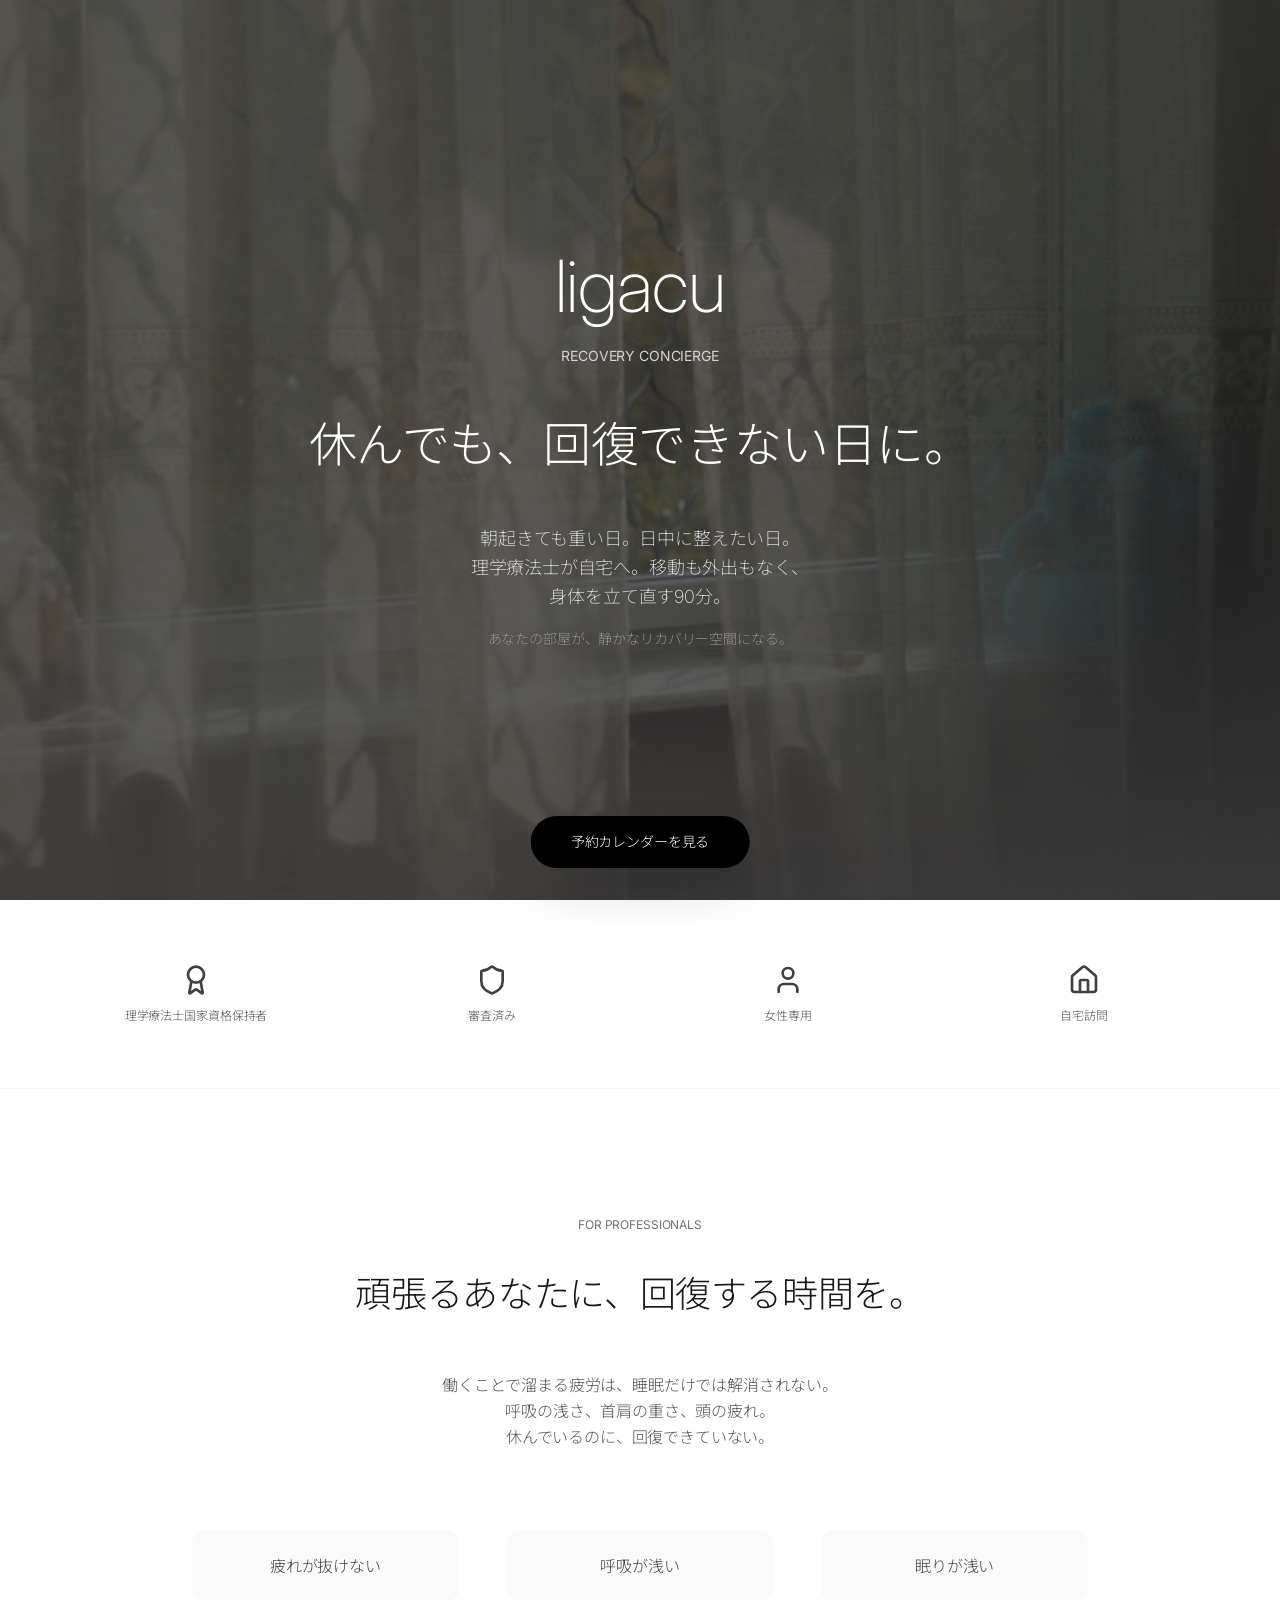
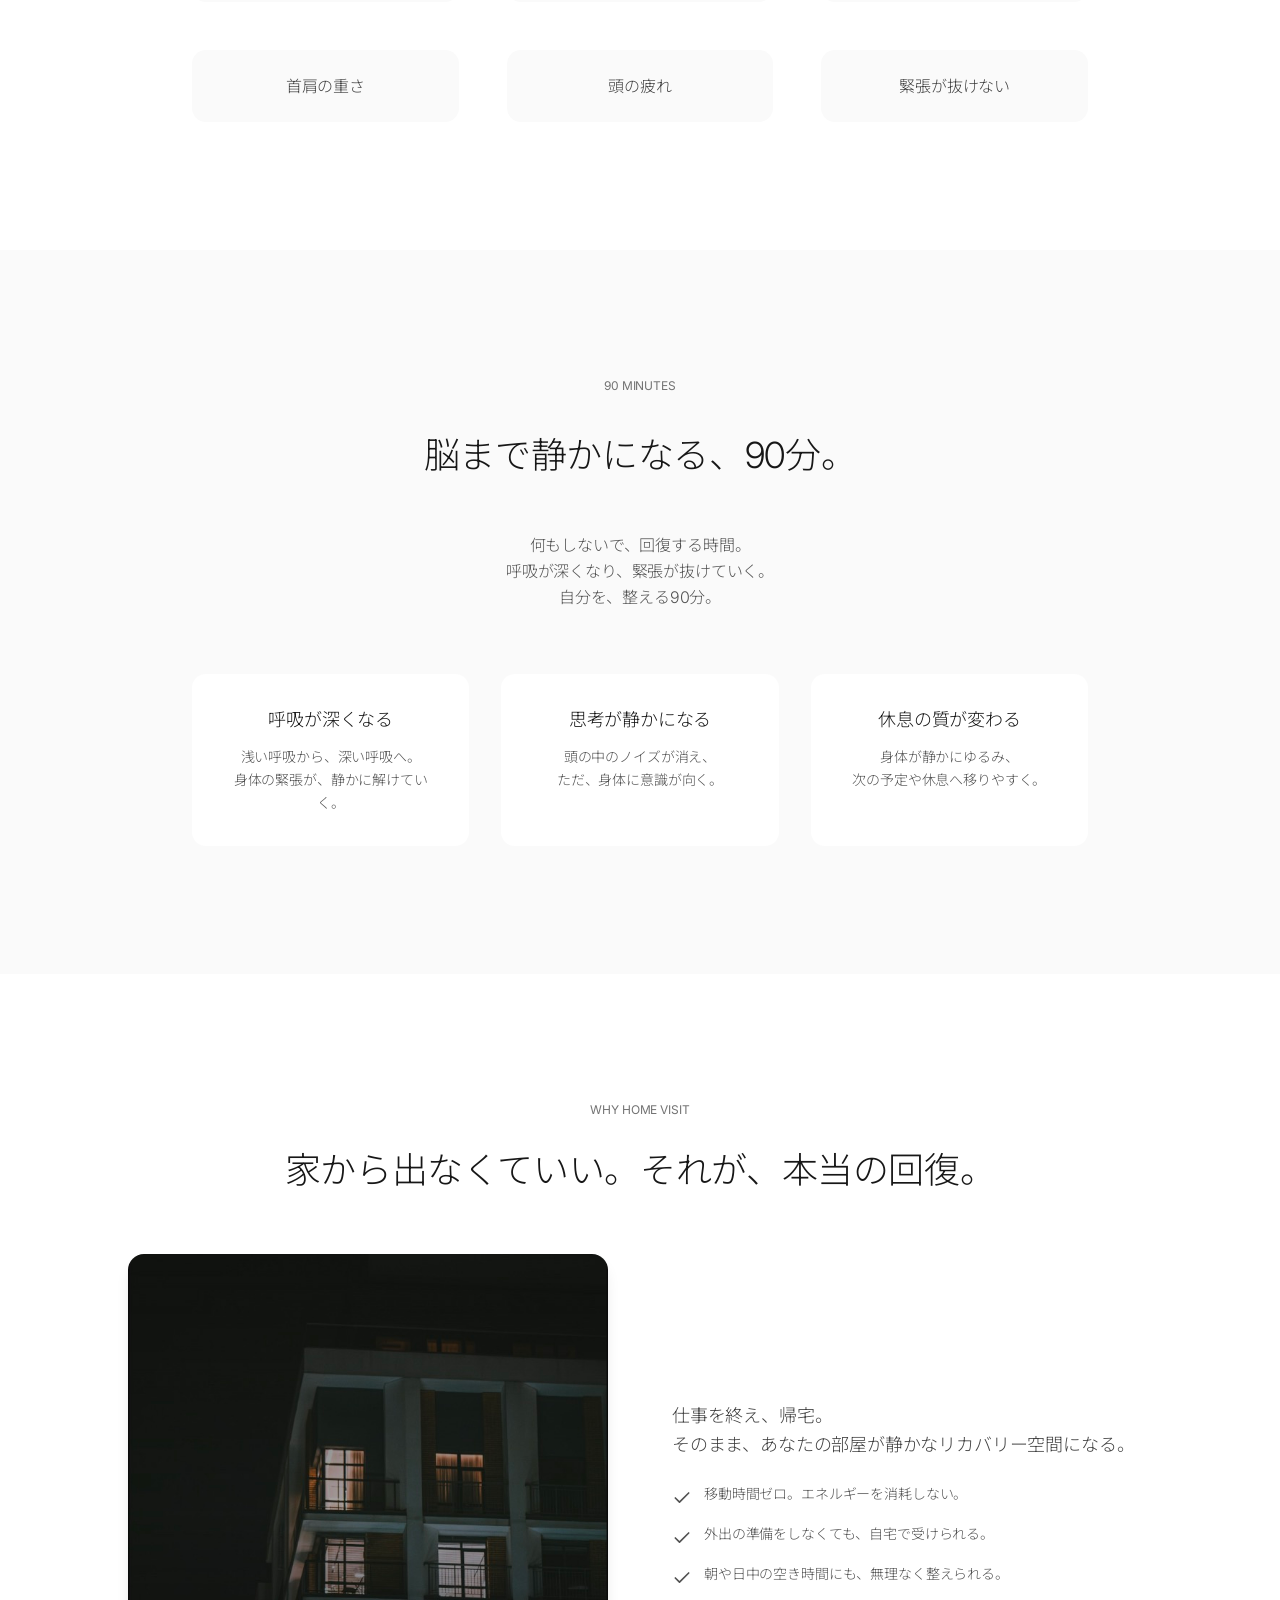
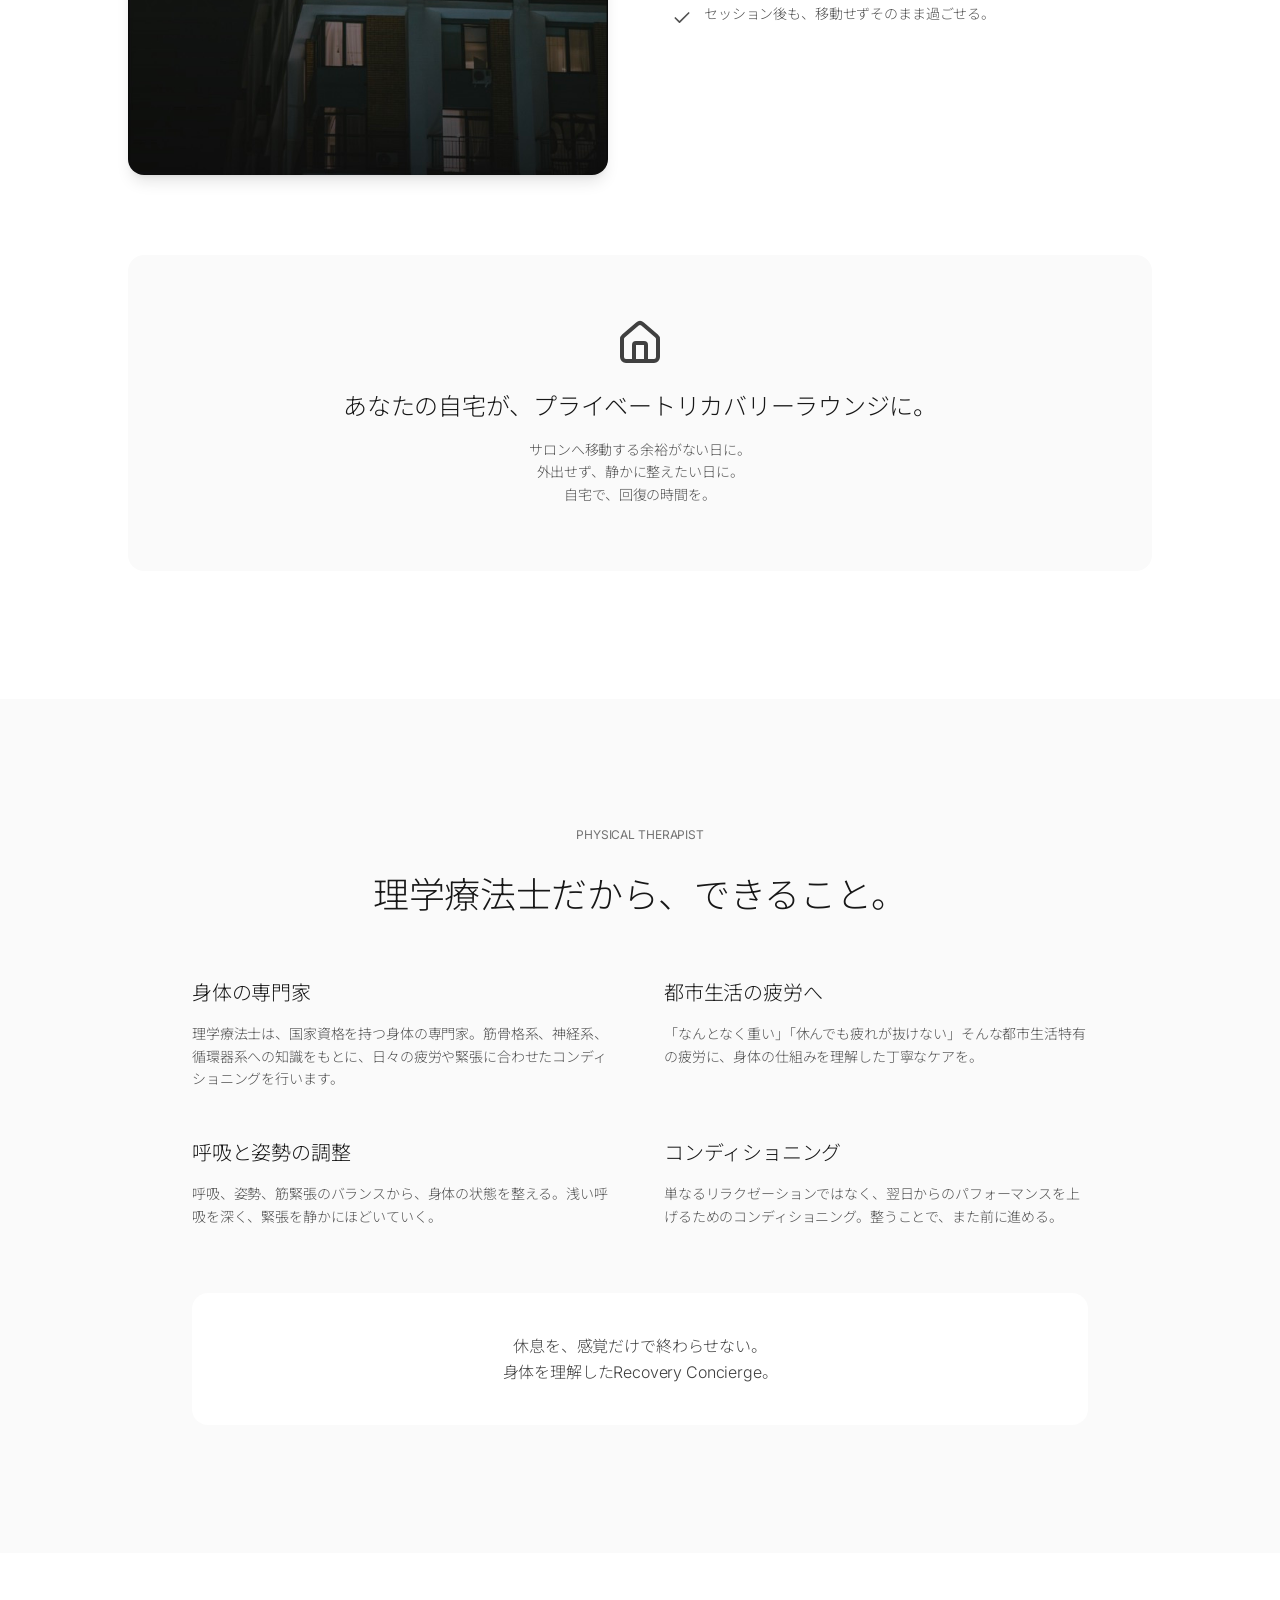
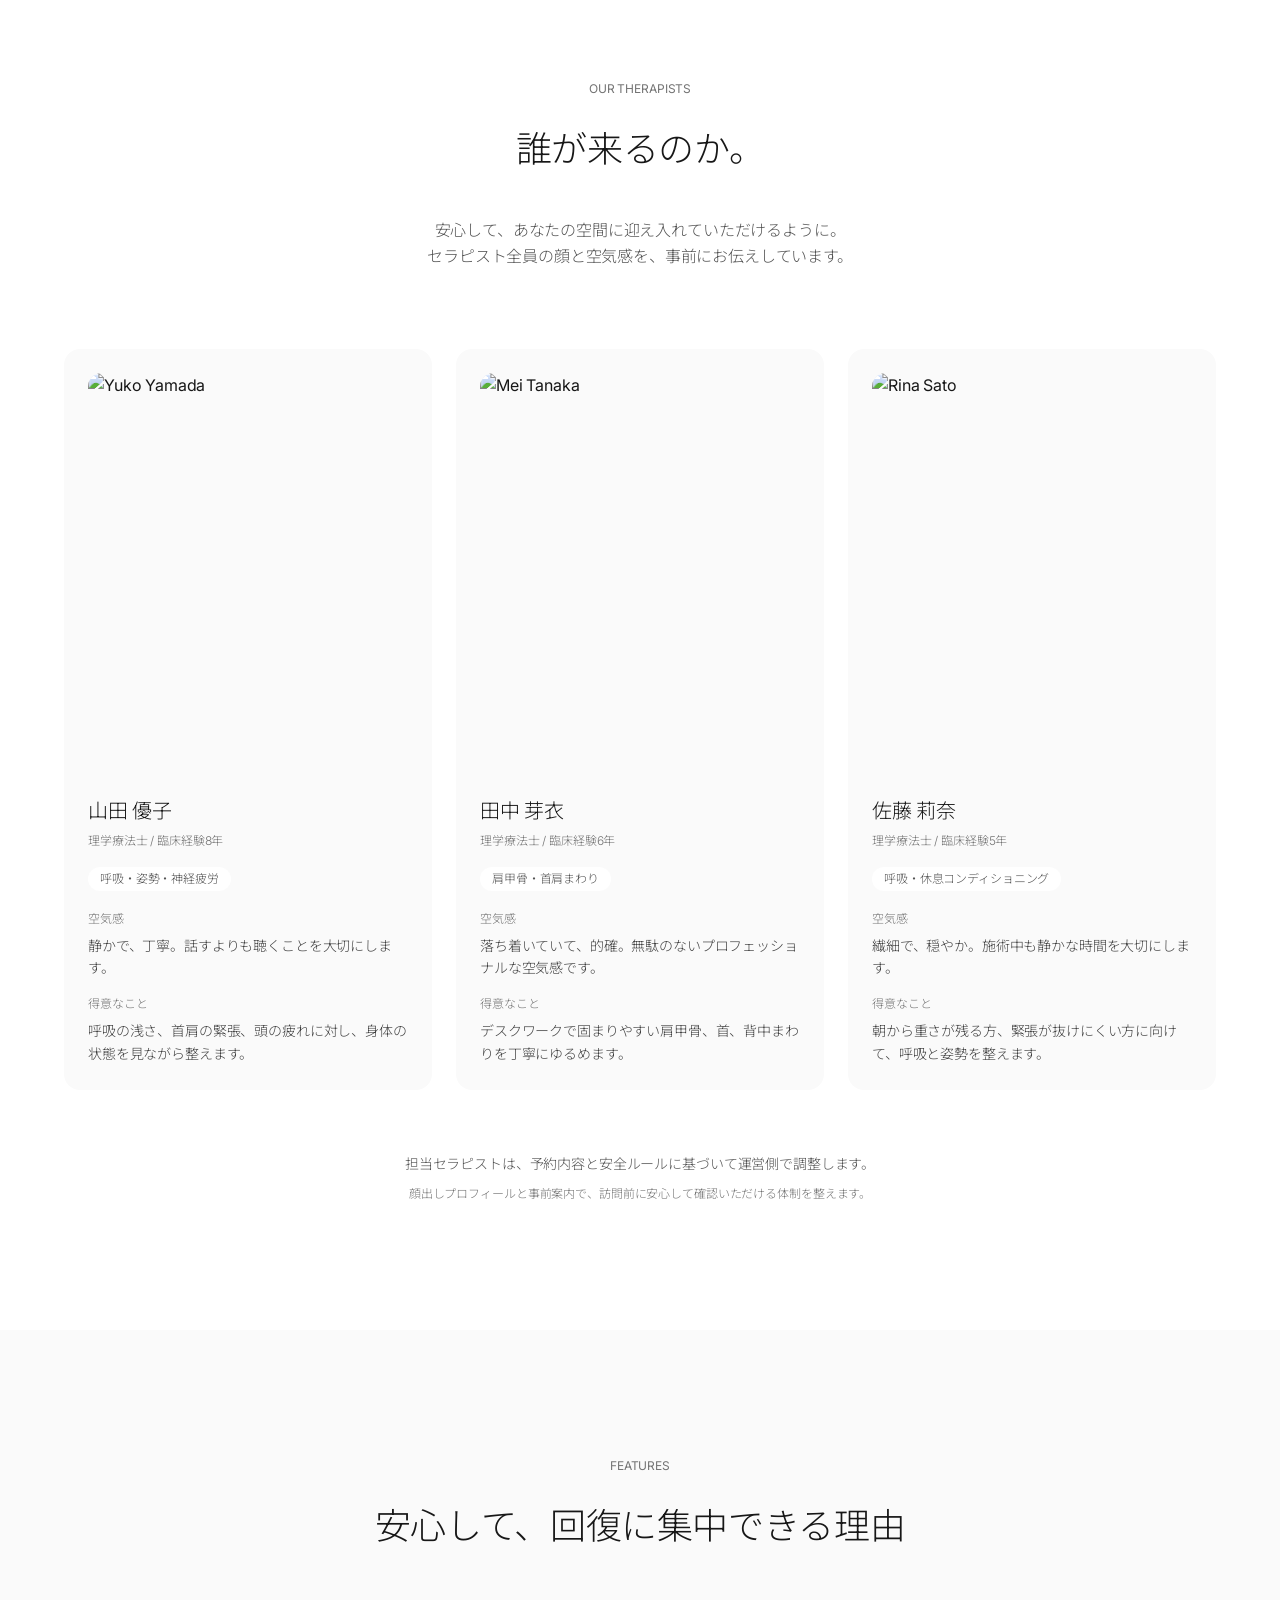
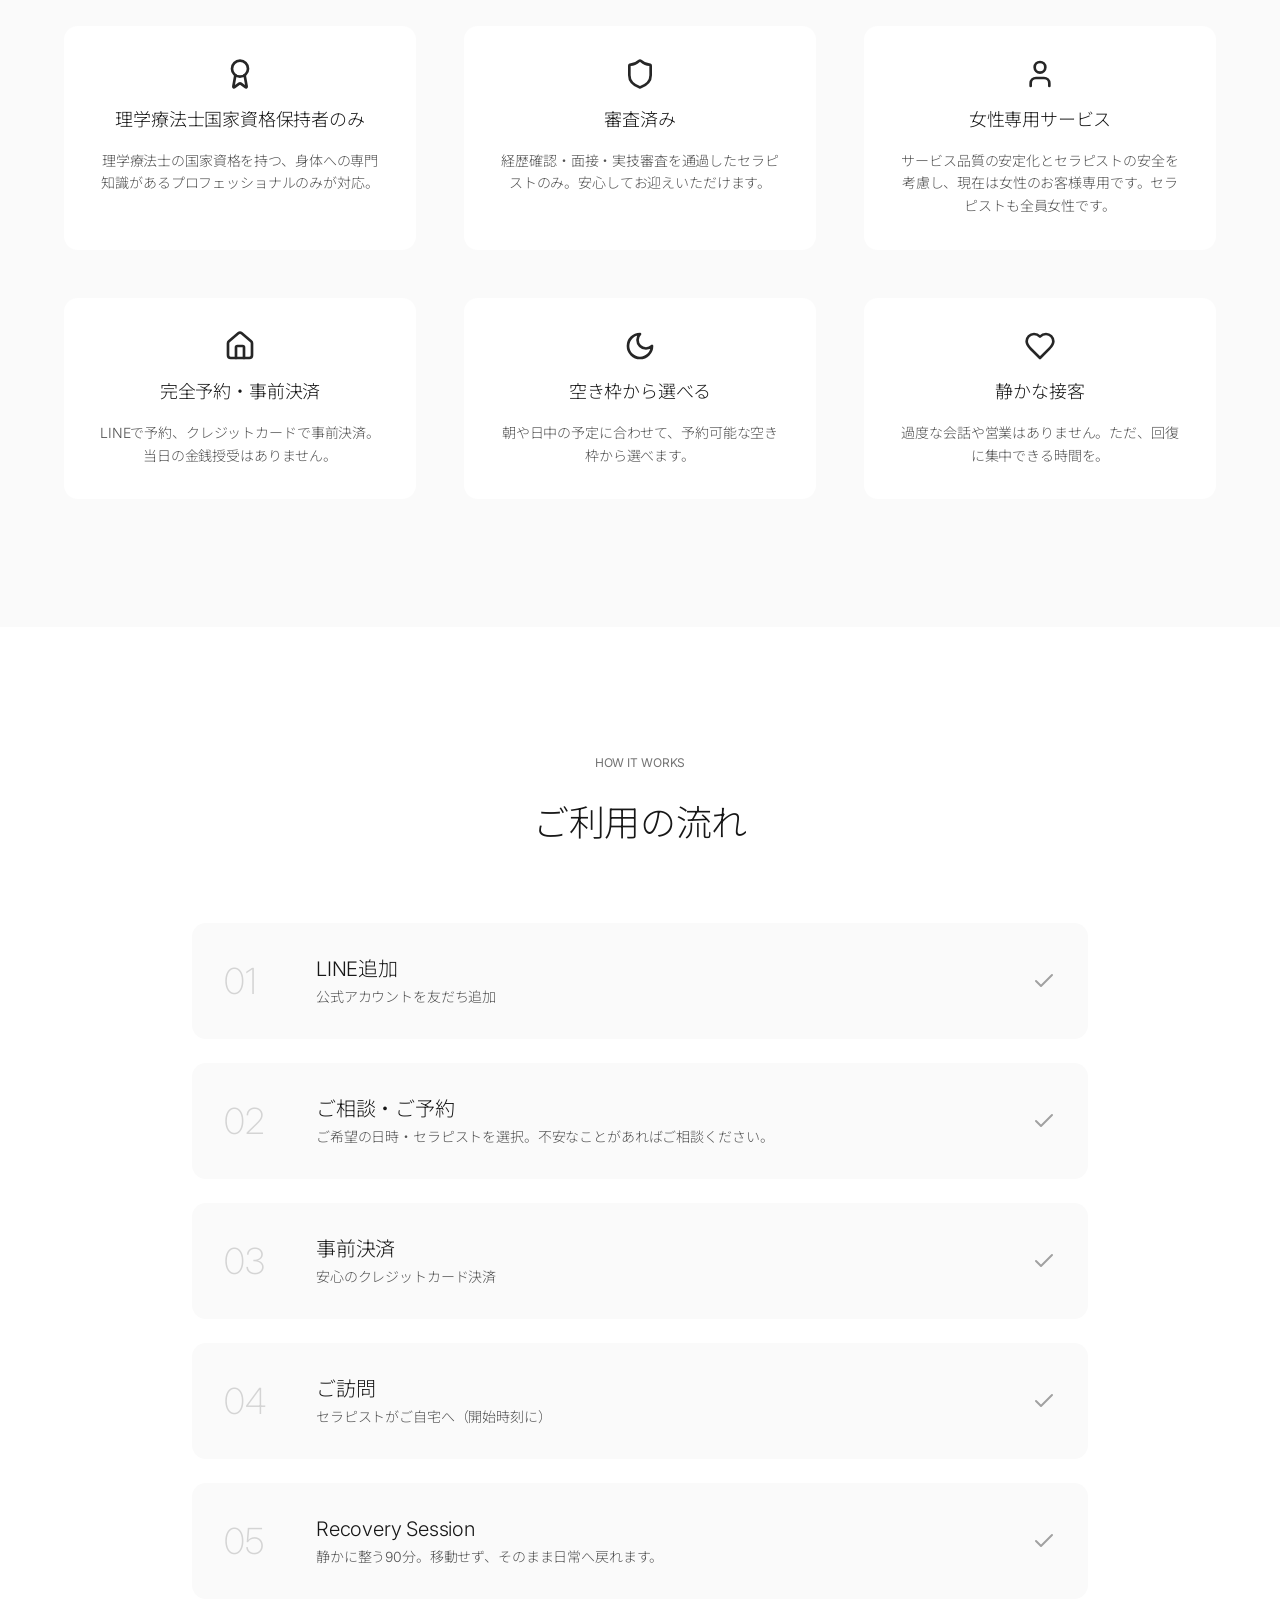
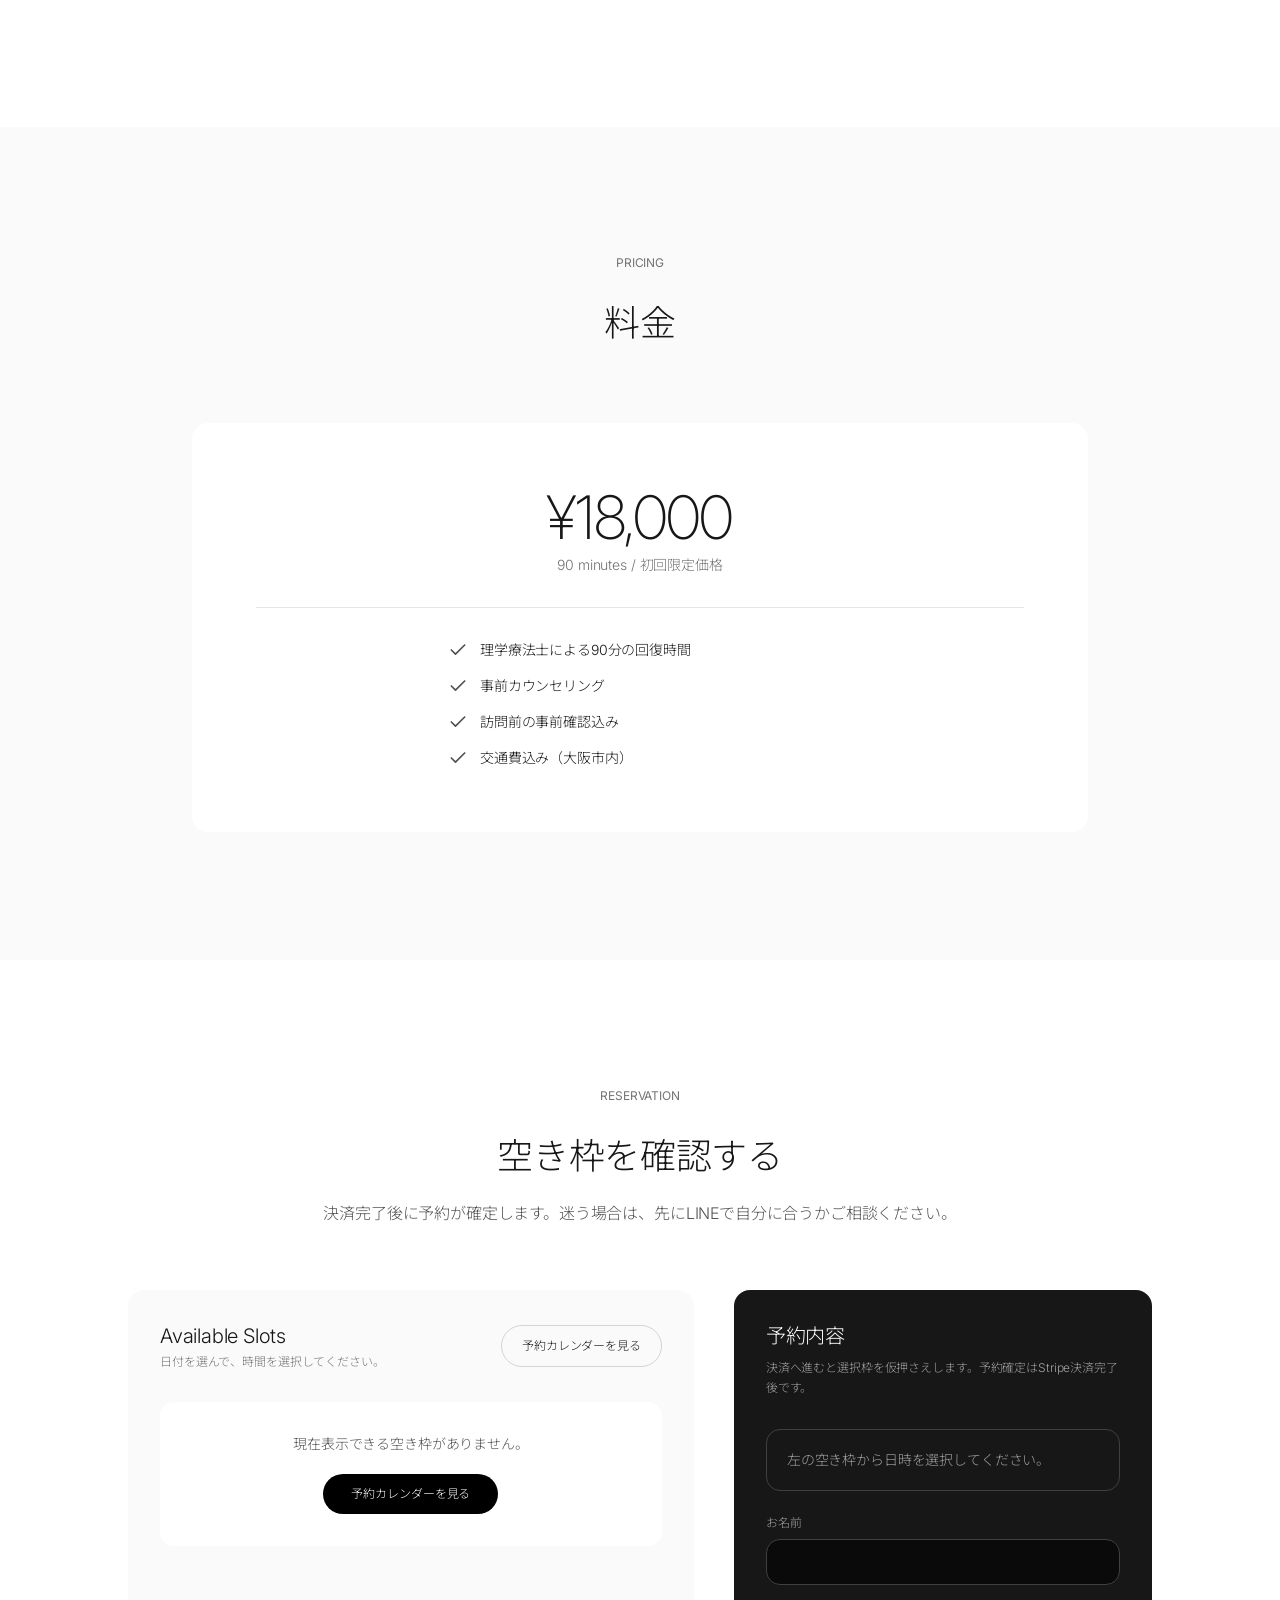
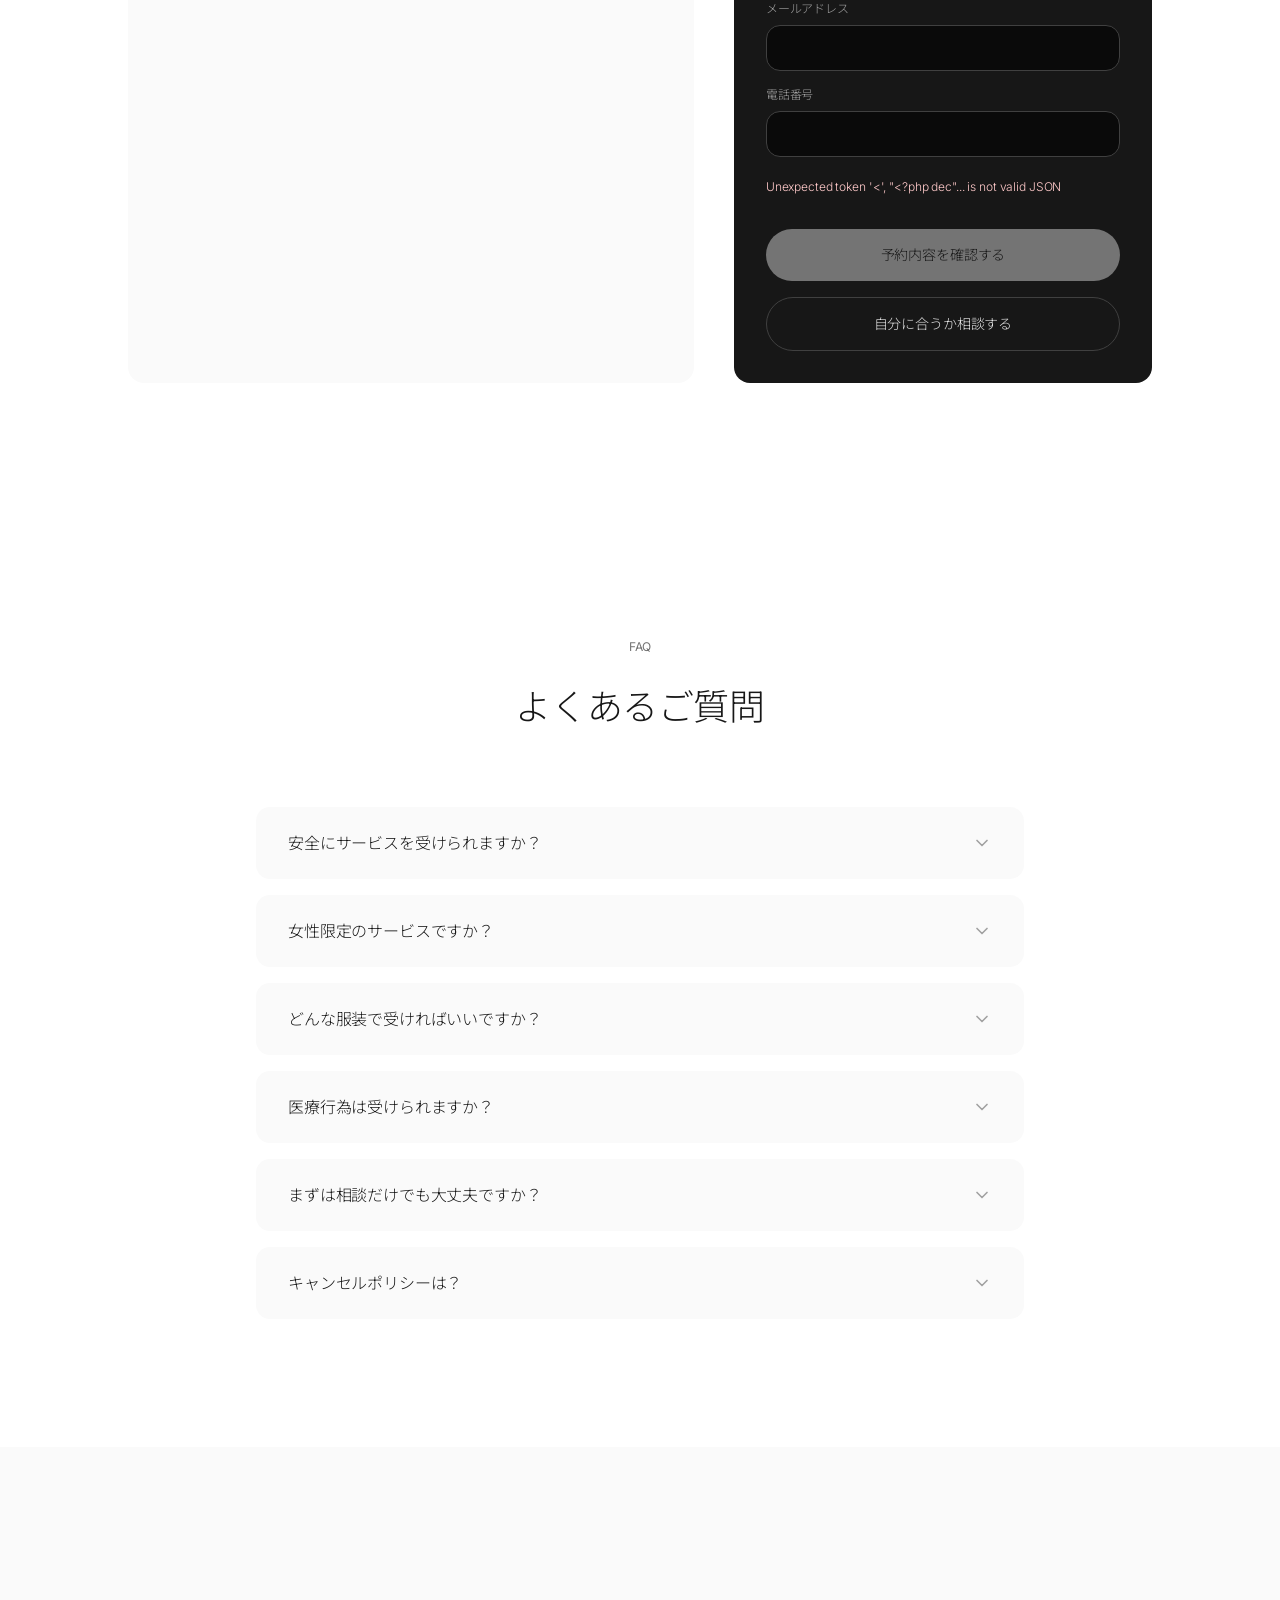
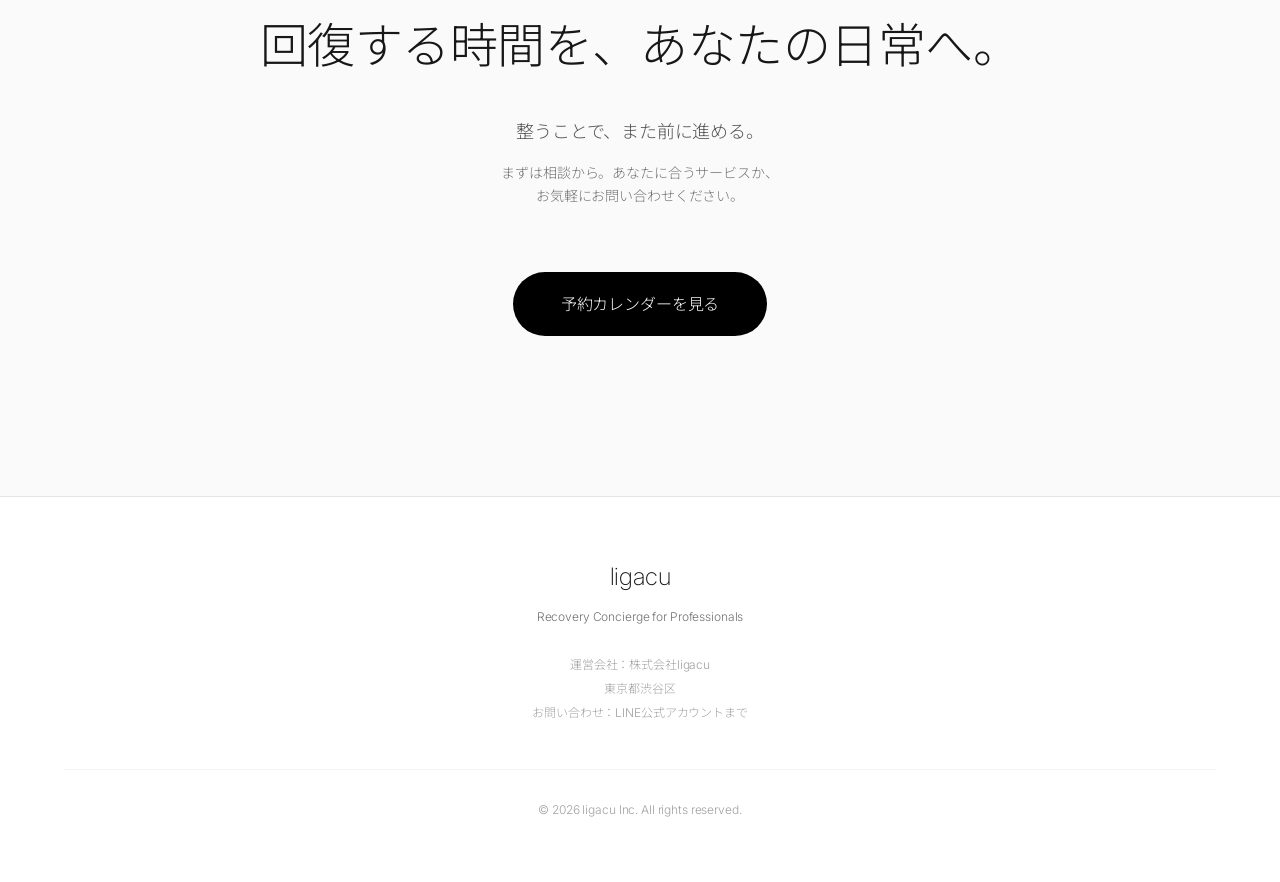
==== commit 34988f52: "Add files via upload" ====
--- a/index.html
+++ b/index.html
@@ -8,8 +8,8 @@
       <link rel="icon" href="/ligacu/logo/logo-square.jpg" />
       <link rel="apple-touch-icon" href="/ligacu/logo/logo-square.jpg" />
       <style>html, body { height: 100%; margin: 0; } #root { height: 100%; }</style>
-      <script type="module" crossorigin src="/assets/index-DlQ93ykB.js"></script>
-      <link rel="stylesheet" crossorigin href="/assets/index-dHVuGDN3.css">
+      <script type="module" crossorigin src="/assets/index-Bib5o513.js"></script>
+      <link rel="stylesheet" crossorigin href="/assets/index-DZ8CkOqC.css">
     </head>
 
     <body>
--- a/assets/index-DZ8CkOqC.css
+++ b/assets/index-DZ8CkOqC.css
@@ -0,0 +1 @@
+@import"https://fonts.googleapis.com/css2?family=Inter:wght@200;300;400;500;600&family=Noto+Sans+JP:wght@200;300;400;500&display=swap";/*! tailwindcss v4.1.12 | MIT License | https://tailwindcss.com */@layer properties{@supports (((-webkit-hyphens:none)) and (not (margin-trim:inline))) or ((-moz-orient:inline) and (not (color:rgb(from red r g b)))){*,:before,:after,::backdrop{--tw-translate-x:0;--tw-translate-y:0;--tw-translate-z:0;--tw-rotate-x:initial;--tw-rotate-y:initial;--tw-rotate-z:initial;--tw-skew-x:initial;--tw-skew-y:initial;--tw-scroll-snap-strictness:proximity;--tw-space-y-reverse:0;--tw-space-x-reverse:0;--tw-border-style:solid;--tw-leading:initial;--tw-font-weight:initial;--tw-tracking:initial;--tw-ordinal:initial;--tw-slashed-zero:initial;--tw-numeric-figure:initial;--tw-numeric-spacing:initial;--tw-numeric-fraction:initial;--tw-shadow:0 0 #0000;--tw-shadow-color:initial;--tw-shadow-alpha:100%;--tw-inset-shadow:0 0 #0000;--tw-inset-shadow-color:initial;--tw-inset-shadow-alpha:100%;--tw-ring-color:initial;--tw-ring-shadow:0 0 #0000;--tw-inset-ring-color:initial;--tw-inset-ring-shadow:0 0 #0000;--tw-ring-inset:initial;--tw-ring-offset-width:0px;--tw-ring-offset-color:#fff;--tw-ring-offset-shadow:0 0 #0000;--tw-outline-style:solid;--tw-duration:initial;--tw-ease:initial;--tw-content:"";--tw-animation-delay:0s;--tw-animation-direction:normal;--tw-animation-duration:initial;--tw-animation-fill-mode:none;--tw-animation-iteration-count:1;--tw-enter-blur:0;--tw-enter-opacity:1;--tw-enter-rotate:0;--tw-enter-scale:1;--tw-enter-translate-x:0;--tw-enter-translate-y:0;--tw-exit-blur:0;--tw-exit-opacity:1;--tw-exit-rotate:0;--tw-exit-scale:1;--tw-exit-translate-x:0;--tw-exit-translate-y:0}}}*{letter-spacing:-.01em;font-family:Inter,Noto Sans JP,-apple-system,BlinkMacSystemFont,Segoe UI,sans-serif}@layer theme{:root,:host{--font-sans:ui-sans-serif,system-ui,sans-serif,"Apple Color Emoji","Segoe UI Emoji","Segoe UI Symbol","Noto Color Emoji";--font-mono:ui-monospace,SFMono-Regular,Menlo,Monaco,Consolas,"Liberation Mono","Courier New",monospace;--color-red-200:oklch(88.5% .062 18.334);--color-gray-100:oklch(96.7% .003 264.542);--color-neutral-50:oklch(98.5% 0 0);--color-neutral-100:oklch(97% 0 0);--color-neutral-200:oklch(92.2% 0 0);--color-neutral-300:oklch(87% 0 0);--color-neutral-400:oklch(70.8% 0 0);--color-neutral-500:oklch(55.6% 0 0);--color-neutral-600:oklch(43.9% 0 0);--color-neutral-700:oklch(37.1% 0 0);--color-neutral-800:oklch(26.9% 0 0);--color-neutral-900:oklch(20.5% 0 0);--color-neutral-950:oklch(14.5% 0 0);--color-black:#000;--color-white:#fff;--spacing:.25rem;--container-sm:24rem;--container-lg:32rem;--container-xl:36rem;--container-2xl:42rem;--container-3xl:48rem;--container-4xl:56rem;--container-5xl:64rem;--container-6xl:72rem;--text-xs:.75rem;--text-xs--line-height:calc(1/.75);--text-sm:.875rem;--text-sm--line-height:calc(1.25/.875);--text-base:1rem;--text-base--line-height: 1.5 ;--text-lg:1.125rem;--text-lg--line-height:calc(1.75/1.125);--text-xl:1.25rem;--text-xl--line-height:calc(1.75/1.25);--text-2xl:1.5rem;--text-2xl--line-height:calc(2/1.5);--text-3xl:1.875rem;--text-3xl--line-height: 1.2 ;--text-4xl:2.25rem;--text-4xl--line-height:calc(2.5/2.25);--text-5xl:3rem;--text-5xl--line-height:1;--text-6xl:3.75rem;--text-6xl--line-height:1;--text-7xl:4.5rem;--text-7xl--line-height:1;--font-weight-extralight:200;--font-weight-light:300;--font-weight-normal:400;--font-weight-medium:500;--font-weight-semibold:600;--tracking-tight:-.025em;--tracking-wider:.05em;--tracking-widest:.1em;--leading-relaxed:1.625;--radius-xs:.125rem;--radius-2xl:1rem;--ease-in-out:cubic-bezier(.4,0,.2,1);--animate-pulse:pulse 2s cubic-bezier(.4,0,.6,1)infinite;--aspect-video:16/9;--default-transition-duration:.15s;--default-transition-timing-function:cubic-bezier(.4,0,.2,1);--default-font-family:var(--font-sans);--default-mono-font-family:var(--font-mono);--color-border:var(--border)}}@layer base{*,:after,:before,::backdrop{box-sizing:border-box;border:0 solid;margin:0;padding:0}::file-selector-button{box-sizing:border-box;border:0 solid;margin:0;padding:0}html,:host{-webkit-text-size-adjust:100%;-moz-tab-size:4;tab-size:4;line-height:1.5;font-family:var(--default-font-family,ui-sans-serif,system-ui,sans-serif,"Apple Color Emoji","Segoe UI Emoji","Segoe UI Symbol","Noto Color Emoji");font-feature-settings:var(--default-font-feature-settings,normal);font-variation-settings:var(--default-font-variation-settings,normal);-webkit-tap-highlight-color:transparent}hr{height:0;color:inherit;border-top-width:1px}abbr:where([title]){-webkit-text-decoration:underline dotted;text-decoration:underline dotted}h1,h2,h3,h4,h5,h6{font-size:inherit;font-weight:inherit}a{color:inherit;-webkit-text-decoration:inherit;text-decoration:inherit}b,strong{font-weight:bolder}code,kbd,samp,pre{font-family:var(--default-mono-font-family,ui-monospace,SFMono-Regular,Menlo,Monaco,Consolas,"Liberation Mono","Courier New",monospace);font-feature-settings:var(--default-mono-font-feature-settings,normal);font-variation-settings:var(--default-mono-font-variation-settings,normal);font-size:1em}small{font-size:80%}sub,sup{vertical-align:baseline;font-size:75%;line-height:0;position:relative}sub{bottom:-.25em}sup{top:-.5em}table{text-indent:0;border-color:inherit;border-collapse:collapse}:-moz-focusring{outline:auto}progress{vertical-align:baseline}summary{display:list-item}ol,ul,menu{list-style:none}img,svg,video,canvas,audio,iframe,embed,object{vertical-align:middle;display:block}img,video{max-width:100%;height:auto}button,input,select,optgroup,textarea{font:inherit;font-feature-settings:inherit;font-variation-settings:inherit;letter-spacing:inherit;color:inherit;opacity:1;background-color:#0000;border-radius:0}::file-selector-button{font:inherit;font-feature-settings:inherit;font-variation-settings:inherit;letter-spacing:inherit;color:inherit;opacity:1;background-color:#0000;border-radius:0}:where(select:is([multiple],[size])) optgroup{font-weight:bolder}:where(select:is([multiple],[size])) optgroup option{padding-inline-start:20px}::file-selector-button{margin-inline-end:4px}::placeholder{opacity:1}@supports (not ((-webkit-appearance:-apple-pay-button))) or (contain-intrinsic-size:1px){::placeholder{color:currentColor}@supports (color:color-mix(in lab,red,red)){::placeholder{color:color-mix(in oklab,currentcolor 50%,transparent)}}}textarea{resize:vertical}::-webkit-search-decoration{-webkit-appearance:none}::-webkit-date-and-time-value{min-height:1lh;text-align:inherit}::-webkit-datetime-edit{display:inline-flex}::-webkit-datetime-edit-fields-wrapper{padding:0}::-webkit-datetime-edit{padding-block:0}::-webkit-datetime-edit-year-field{padding-block:0}::-webkit-datetime-edit-month-field{padding-block:0}::-webkit-datetime-edit-day-field{padding-block:0}::-webkit-datetime-edit-hour-field{padding-block:0}::-webkit-datetime-edit-minute-field{padding-block:0}::-webkit-datetime-edit-second-field{padding-block:0}::-webkit-datetime-edit-millisecond-field{padding-block:0}::-webkit-datetime-edit-meridiem-field{padding-block:0}::-webkit-calendar-picker-indicator{line-height:1}:-moz-ui-invalid{box-shadow:none}button,input:where([type=button],[type=reset],[type=submit]){-webkit-appearance:button;-moz-appearance:button;appearance:button}::file-selector-button{-webkit-appearance:button;-moz-appearance:button;appearance:button}::-webkit-inner-spin-button{height:auto}::-webkit-outer-spin-button{height:auto}[hidden]:where(:not([hidden=until-found])){display:none!important}*{border-color:var(--border);outline-color:var(--ring)}@supports (color:color-mix(in lab,red,red)){*{outline-color:color-mix(in oklab,var(--ring)50%,transparent)}}html{scroll-behavior:smooth}body{background-color:var(--background);color:var(--foreground);-webkit-font-smoothing:antialiased;-moz-osx-font-smoothing:grayscale}html{font-size:var(--font-size)}h1{font-size:var(--text-2xl);font-weight:var(--font-weight-medium);line-height:1.5}h2{font-size:var(--text-xl);font-weight:var(--font-weight-medium);line-height:1.5}h3{font-size:var(--text-lg);font-weight:var(--font-weight-medium);line-height:1.5}h4,label,button{font-size:var(--text-base);font-weight:var(--font-weight-medium);line-height:1.5}input{font-size:var(--text-base);font-weight:var(--font-weight-normal);line-height:1.5}}@layer components;@layer utilities{.\@container\/card-header{container:card-header/inline-size}.pointer-events-none{pointer-events:none}.invisible{visibility:hidden}.sr-only{clip:rect(0,0,0,0);white-space:nowrap;border-width:0;width:1px;height:1px;margin:-1px;padding:0;position:absolute;overflow:hidden}.absolute{position:absolute}.fixed{position:fixed}.relative{position:relative}.inset-0{inset:calc(var(--spacing)*0)}.inset-x-0{inset-inline:calc(var(--spacing)*0)}.inset-y-0{inset-block:calc(var(--spacing)*0)}.-top-12{top:calc(var(--spacing)*-12)}.top-0{top:calc(var(--spacing)*0)}.top-1\.5{top:calc(var(--spacing)*1.5)}.top-1\/2{top:50%}.top-3\.5{top:calc(var(--spacing)*3.5)}.top-4{top:calc(var(--spacing)*4)}.top-\[1px\]{top:1px}.top-\[50\%\]{top:50%}.top-\[60\%\]{top:60%}.top-full{top:100%}.-right-12{right:calc(var(--spacing)*-12)}.right-0{right:calc(var(--spacing)*0)}.right-1{right:calc(var(--spacing)*1)}.right-2{right:calc(var(--spacing)*2)}.right-3{right:calc(var(--spacing)*3)}.right-4{right:calc(var(--spacing)*4)}.-bottom-12{bottom:calc(var(--spacing)*-12)}.bottom-0{bottom:calc(var(--spacing)*0)}.bottom-8{bottom:calc(var(--spacing)*8)}.bottom-12{bottom:calc(var(--spacing)*12)}.-left-12{left:calc(var(--spacing)*-12)}.left-0{left:calc(var(--spacing)*0)}.left-1{left:calc(var(--spacing)*1)}.left-1\/2{left:50%}.left-2{left:calc(var(--spacing)*2)}.left-\[50\%\]{left:50%}.isolate{isolation:isolate}.z-10{z-index:10}.z-20{z-index:20}.z-50{z-index:50}.z-\[1\]{z-index:1}.col-start-2{grid-column-start:2}.row-span-2{grid-row:span 2/span 2}.row-start-1{grid-row-start:1}.-mx-1{margin-inline:calc(var(--spacing)*-1)}.-mx-6{margin-inline:calc(var(--spacing)*-6)}.mx-2{margin-inline:calc(var(--spacing)*2)}.mx-3\.5{margin-inline:calc(var(--spacing)*3.5)}.mx-auto{margin-inline:auto}.my-0\.5{margin-block:calc(var(--spacing)*.5)}.my-1{margin-block:calc(var(--spacing)*1)}.my-8{margin-block:calc(var(--spacing)*8)}.-mt-4{margin-top:calc(var(--spacing)*-4)}.mt-1{margin-top:calc(var(--spacing)*1)}.mt-1\.5{margin-top:calc(var(--spacing)*1.5)}.mt-2{margin-top:calc(var(--spacing)*2)}.mt-4{margin-top:calc(var(--spacing)*4)}.mt-5{margin-top:calc(var(--spacing)*5)}.mt-6{margin-top:calc(var(--spacing)*6)}.mt-8{margin-top:calc(var(--spacing)*8)}.mt-12{margin-top:calc(var(--spacing)*12)}.mt-16{margin-top:calc(var(--spacing)*16)}.mt-auto{margin-top:auto}.mb-1{margin-bottom:calc(var(--spacing)*1)}.mb-2{margin-bottom:calc(var(--spacing)*2)}.mb-3{margin-bottom:calc(var(--spacing)*3)}.mb-4{margin-bottom:calc(var(--spacing)*4)}.mb-5{margin-bottom:calc(var(--spacing)*5)}.mb-6{margin-bottom:calc(var(--spacing)*6)}.mb-8{margin-bottom:calc(var(--spacing)*8)}.mb-10{margin-bottom:calc(var(--spacing)*10)}.mb-12{margin-bottom:calc(var(--spacing)*12)}.mb-16{margin-bottom:calc(var(--spacing)*16)}.mb-20{margin-bottom:calc(var(--spacing)*20)}.-ml-4{margin-left:calc(var(--spacing)*-4)}.ml-1{margin-left:calc(var(--spacing)*1)}.ml-auto{margin-left:auto}.line-clamp-1{-webkit-line-clamp:1;-webkit-box-orient:vertical;display:-webkit-box;overflow:hidden}.block{display:block}.flex{display:flex}.grid{display:grid}.hidden{display:none}.inline-block{display:inline-block}.inline-flex{display:inline-flex}.table{display:table}.table-caption{display:table-caption}.table-cell{display:table-cell}.table-row{display:table-row}.field-sizing-content{field-sizing:content}.aspect-\[4\/5\]{aspect-ratio:4/5}.aspect-square{aspect-ratio:1}.aspect-video{aspect-ratio:var(--aspect-video)}.size-2{width:calc(var(--spacing)*2);height:calc(var(--spacing)*2)}.size-2\.5{width:calc(var(--spacing)*2.5);height:calc(var(--spacing)*2.5)}.size-3{width:calc(var(--spacing)*3);height:calc(var(--spacing)*3)}.size-3\.5{width:calc(var(--spacing)*3.5);height:calc(var(--spacing)*3.5)}.size-4{width:calc(var(--spacing)*4);height:calc(var(--spacing)*4)}.size-7{width:calc(var(--spacing)*7);height:calc(var(--spacing)*7)}.size-8{width:calc(var(--spacing)*8);height:calc(var(--spacing)*8)}.size-9{width:calc(var(--spacing)*9);height:calc(var(--spacing)*9)}.size-10{width:calc(var(--spacing)*10);height:calc(var(--spacing)*10)}.size-full{width:100%;height:100%}.h-1\.5{height:calc(var(--spacing)*1.5)}.h-2{height:calc(var(--spacing)*2)}.h-2\.5{height:calc(var(--spacing)*2.5)}.h-3\.5{height:calc(var(--spacing)*3.5)}.h-4{height:calc(var(--spacing)*4)}.h-5{height:calc(var(--spacing)*5)}.h-6{height:calc(var(--spacing)*6)}.h-7{height:calc(var(--spacing)*7)}.h-8{height:calc(var(--spacing)*8)}.h-9{height:calc(var(--spacing)*9)}.h-10{height:calc(var(--spacing)*10)}.h-12{height:calc(var(--spacing)*12)}.h-\[1\.15rem\]{height:1.15rem}.h-\[calc\(100\%-1px\)\]{height:calc(100% - 1px)}.h-\[var\(--radix-navigation-menu-viewport-height\)\]{height:var(--radix-navigation-menu-viewport-height)}.h-\[var\(--radix-select-trigger-height\)\]{height:var(--radix-select-trigger-height)}.h-auto{height:auto}.h-full{height:100%}.h-px{height:1px}.h-svh{height:100svh}.max-h-\(--radix-context-menu-content-available-height\){max-height:var(--radix-context-menu-content-available-height)}.max-h-\(--radix-dropdown-menu-content-available-height\){max-height:var(--radix-dropdown-menu-content-available-height)}.max-h-\(--radix-select-content-available-height\){max-height:var(--radix-select-content-available-height)}.max-h-\[300px\]{max-height:300px}.min-h-0{min-height:calc(var(--spacing)*0)}.min-h-4{min-height:calc(var(--spacing)*4)}.min-h-16{min-height:calc(var(--spacing)*16)}.min-h-\[118px\]{min-height:118px}.min-h-screen{min-height:100vh}.min-h-svh{min-height:100svh}.w-\(--sidebar-width\){width:var(--sidebar-width)}.w-0{width:calc(var(--spacing)*0)}.w-1{width:calc(var(--spacing)*1)}.w-2{width:calc(var(--spacing)*2)}.w-2\.5{width:calc(var(--spacing)*2.5)}.w-3{width:calc(var(--spacing)*3)}.w-3\.5{width:calc(var(--spacing)*3.5)}.w-3\/4{width:75%}.w-4{width:calc(var(--spacing)*4)}.w-5{width:calc(var(--spacing)*5)}.w-6{width:calc(var(--spacing)*6)}.w-8{width:calc(var(--spacing)*8)}.w-9{width:calc(var(--spacing)*9)}.w-12{width:calc(var(--spacing)*12)}.w-64{width:calc(var(--spacing)*64)}.w-72{width:calc(var(--spacing)*72)}.w-\[100px\]{width:100px}.w-auto{width:auto}.w-fit{width:fit-content}.w-full{width:100%}.w-max{width:max-content}.w-px{width:1px}.max-w-\(--skeleton-width\){max-width:var(--skeleton-width)}.max-w-2xl{max-width:var(--container-2xl)}.max-w-3xl{max-width:var(--container-3xl)}.max-w-4xl{max-width:var(--container-4xl)}.max-w-5xl{max-width:var(--container-5xl)}.max-w-6xl{max-width:var(--container-6xl)}.max-w-\[calc\(100\%-2rem\)\]{max-width:calc(100% - 2rem)}.max-w-max{max-width:max-content}.max-w-sm{max-width:var(--container-sm)}.max-w-xl{max-width:var(--container-xl)}.min-w-0{min-width:calc(var(--spacing)*0)}.min-w-5{min-width:calc(var(--spacing)*5)}.min-w-8{min-width:calc(var(--spacing)*8)}.min-w-9{min-width:calc(var(--spacing)*9)}.min-w-10{min-width:calc(var(--spacing)*10)}.min-w-\[8rem\]{min-width:8rem}.min-w-\[12rem\]{min-width:12rem}.min-w-\[50px\]{min-width:50px}.min-w-\[82\%\]{min-width:82%}.min-w-\[var\(--radix-select-trigger-width\)\]{min-width:var(--radix-select-trigger-width)}.flex-1{flex:1}.flex-shrink-0,.shrink-0{flex-shrink:0}.grow{flex-grow:1}.grow-0{flex-grow:0}.basis-full{flex-basis:100%}.caption-bottom{caption-side:bottom}.border-collapse{border-collapse:collapse}.origin-\(--radix-context-menu-content-transform-origin\){transform-origin:var(--radix-context-menu-content-transform-origin)}.origin-\(--radix-dropdown-menu-content-transform-origin\){transform-origin:var(--radix-dropdown-menu-content-transform-origin)}.origin-\(--radix-hover-card-content-transform-origin\){transform-origin:var(--radix-hover-card-content-transform-origin)}.origin-\(--radix-menubar-content-transform-origin\){transform-origin:var(--radix-menubar-content-transform-origin)}.origin-\(--radix-popover-content-transform-origin\){transform-origin:var(--radix-popover-content-transform-origin)}.origin-\(--radix-select-content-transform-origin\){transform-origin:var(--radix-select-content-transform-origin)}.origin-\(--radix-tooltip-content-transform-origin\){transform-origin:var(--radix-tooltip-content-transform-origin)}.-translate-x-1\/2{--tw-translate-x: -50% ;translate:var(--tw-translate-x)var(--tw-translate-y)}.-translate-x-px{--tw-translate-x:-1px;translate:var(--tw-translate-x)var(--tw-translate-y)}.translate-x-\[-50\%\]{--tw-translate-x:-50%;translate:var(--tw-translate-x)var(--tw-translate-y)}.translate-x-px{--tw-translate-x:1px;translate:var(--tw-translate-x)var(--tw-translate-y)}.-translate-y-1\/2{--tw-translate-y: -50% ;translate:var(--tw-translate-x)var(--tw-translate-y)}.translate-y-0\.5{--tw-translate-y:calc(var(--spacing)*.5);translate:var(--tw-translate-x)var(--tw-translate-y)}.translate-y-\[-50\%\]{--tw-translate-y:-50%;translate:var(--tw-translate-x)var(--tw-translate-y)}.translate-y-\[calc\(-50\%_-_2px\)\]{--tw-translate-y: calc(-50% - 2px) ;translate:var(--tw-translate-x)var(--tw-translate-y)}.rotate-45{rotate:45deg}.rotate-90{rotate:90deg}.transform{transform:var(--tw-rotate-x,)var(--tw-rotate-y,)var(--tw-rotate-z,)var(--tw-skew-x,)var(--tw-skew-y,)}.animate-caret-blink{animation:1.25s ease-out infinite caret-blink}.animate-in{animation:enter var(--tw-animation-duration,var(--tw-duration,.15s))var(--tw-ease,ease)var(--tw-animation-delay,0s)var(--tw-animation-iteration-count,1)var(--tw-animation-direction,normal)var(--tw-animation-fill-mode,none)}.animate-pulse{animation:var(--animate-pulse)}.cursor-default{cursor:default}.touch-none{touch-action:none}.resize-none{resize:none}.snap-x{scroll-snap-type:x var(--tw-scroll-snap-strictness)}.snap-mandatory{--tw-scroll-snap-strictness:mandatory}.snap-center{scroll-snap-align:center}.scroll-my-1{scroll-margin-block:calc(var(--spacing)*1)}.scroll-py-1{scroll-padding-block:calc(var(--spacing)*1)}.list-none{list-style-type:none}.auto-rows-min{grid-auto-rows:min-content}.grid-cols-2{grid-template-columns:repeat(2,minmax(0,1fr))}.grid-cols-7{grid-template-columns:repeat(7,minmax(0,1fr))}.grid-cols-\[0_1fr\]{grid-template-columns:0 1fr}.grid-rows-\[auto_auto\]{grid-template-rows:auto auto}.flex-col{flex-direction:column}.flex-col-reverse{flex-direction:column-reverse}.flex-row{flex-direction:row}.flex-wrap{flex-wrap:wrap}.items-center{align-items:center}.items-end{align-items:flex-end}.items-start{align-items:flex-start}.items-stretch{align-items:stretch}.justify-between{justify-content:space-between}.justify-center{justify-content:center}.justify-items-start{justify-items:start}.gap-1{gap:calc(var(--spacing)*1)}.gap-1\.5{gap:calc(var(--spacing)*1.5)}.gap-2{gap:calc(var(--spacing)*2)}.gap-3{gap:calc(var(--spacing)*3)}.gap-4{gap:calc(var(--spacing)*4)}.gap-6{gap:calc(var(--spacing)*6)}.gap-8{gap:calc(var(--spacing)*8)}.gap-12{gap:calc(var(--spacing)*12)}.gap-16{gap:calc(var(--spacing)*16)}:where(.space-y-1>:not(:last-child)){--tw-space-y-reverse:0;margin-block-start:calc(calc(var(--spacing)*1)*var(--tw-space-y-reverse));margin-block-end:calc(calc(var(--spacing)*1)*calc(1 - var(--tw-space-y-reverse)))}:where(.space-y-2>:not(:last-child)){--tw-space-y-reverse:0;margin-block-start:calc(calc(var(--spacing)*2)*var(--tw-space-y-reverse));margin-block-end:calc(calc(var(--spacing)*2)*calc(1 - var(--tw-space-y-reverse)))}:where(.space-y-3>:not(:last-child)){--tw-space-y-reverse:0;margin-block-start:calc(calc(var(--spacing)*3)*var(--tw-space-y-reverse));margin-block-end:calc(calc(var(--spacing)*3)*calc(1 - var(--tw-space-y-reverse)))}:where(.space-y-4>:not(:last-child)){--tw-space-y-reverse:0;margin-block-start:calc(calc(var(--spacing)*4)*var(--tw-space-y-reverse));margin-block-end:calc(calc(var(--spacing)*4)*calc(1 - var(--tw-space-y-reverse)))}:where(.space-y-5>:not(:last-child)){--tw-space-y-reverse:0;margin-block-start:calc(calc(var(--spacing)*5)*var(--tw-space-y-reverse));margin-block-end:calc(calc(var(--spacing)*5)*calc(1 - var(--tw-space-y-reverse)))}:where(.space-y-6>:not(:last-child)){--tw-space-y-reverse:0;margin-block-start:calc(calc(var(--spacing)*6)*var(--tw-space-y-reverse));margin-block-end:calc(calc(var(--spacing)*6)*calc(1 - var(--tw-space-y-reverse)))}:where(.space-y-16>:not(:last-child)){--tw-space-y-reverse:0;margin-block-start:calc(calc(var(--spacing)*16)*var(--tw-space-y-reverse));margin-block-end:calc(calc(var(--spacing)*16)*calc(1 - var(--tw-space-y-reverse)))}:where(.space-x-1>:not(:last-child)){--tw-space-x-reverse:0;margin-inline-start:calc(calc(var(--spacing)*1)*var(--tw-space-x-reverse));margin-inline-end:calc(calc(var(--spacing)*1)*calc(1 - var(--tw-space-x-reverse)))}.gap-y-0\.5{row-gap:calc(var(--spacing)*.5)}.self-start{align-self:flex-start}.justify-self-end{justify-self:flex-end}.overflow-auto{overflow:auto}.overflow-hidden{overflow:hidden}.overflow-x-auto{overflow-x:auto}.overflow-x-hidden{overflow-x:hidden}.overflow-y-auto{overflow-y:auto}.rounded-2xl{border-radius:var(--radius-2xl)}.rounded-\[2px\]{border-radius:2px}.rounded-\[4px\]{border-radius:4px}.rounded-\[inherit\]{border-radius:inherit}.rounded-full{border-radius:3.40282e38px}.rounded-lg{border-radius:var(--radius)}.rounded-md{border-radius:calc(var(--radius) - 2px)}.rounded-none{border-radius:0}.rounded-sm{border-radius:calc(var(--radius) - 4px)}.rounded-xl{border-radius:calc(var(--radius) + 4px)}.rounded-xs{border-radius:var(--radius-xs)}.rounded-tl-sm{border-top-left-radius:calc(var(--radius) - 4px)}.border{border-style:var(--tw-border-style);border-width:1px}.border-\[1\.5px\]{border-style:var(--tw-border-style);border-width:1.5px}.border-y{border-block-style:var(--tw-border-style);border-block-width:1px}.border-t{border-top-style:var(--tw-border-style);border-top-width:1px}.border-r{border-right-style:var(--tw-border-style);border-right-width:1px}.border-b{border-bottom-style:var(--tw-border-style);border-bottom-width:1px}.border-l{border-left-style:var(--tw-border-style);border-left-width:1px}.border-dashed{--tw-border-style:dashed;border-style:dashed}.border-\(--color-border\){border-color:var(--color-border)}.border-black{border-color:var(--color-black)}.border-border\/50{border-color:var(--border)}@supports (color:color-mix(in lab,red,red)){.border-border\/50{border-color:color-mix(in oklab,var(--border)50%,transparent)}}.border-input{border-color:var(--input)}.border-neutral-100{border-color:var(--color-neutral-100)}.border-neutral-200{border-color:var(--color-neutral-200)}.border-neutral-300{border-color:var(--color-neutral-300)}.border-neutral-700{border-color:var(--color-neutral-700)}.border-primary{border-color:var(--primary)}.border-sidebar-border{border-color:var(--sidebar-border)}.border-transparent{border-color:#0000}.border-t-transparent{border-top-color:#0000}.border-l-transparent{border-left-color:#0000}.bg-\(--color-bg\){background-color:var(--color-bg)}.bg-accent{background-color:var(--accent)}.bg-background{background-color:var(--background)}.bg-black{background-color:var(--color-black)}.bg-black\/50{background-color:#00000080}@supports (color:color-mix(in lab,red,red)){.bg-black\/50{background-color:color-mix(in oklab,var(--color-black)50%,transparent)}}.bg-border{background-color:var(--border)}.bg-card{background-color:var(--card)}.bg-destructive{background-color:var(--destructive)}.bg-foreground{background-color:var(--foreground)}.bg-gray-100{background-color:var(--color-gray-100)}.bg-input-background{background-color:var(--input-background)}.bg-muted,.bg-muted\/50{background-color:var(--muted)}@supports (color:color-mix(in lab,red,red)){.bg-muted\/50{background-color:color-mix(in oklab,var(--muted)50%,transparent)}}.bg-neutral-50{background-color:var(--color-neutral-50)}.bg-neutral-200{background-color:var(--color-neutral-200)}.bg-neutral-900{background-color:var(--color-neutral-900)}.bg-neutral-950{background-color:var(--color-neutral-950)}.bg-popover{background-color:var(--popover)}.bg-primary,.bg-primary\/20{background-color:var(--primary)}@supports (color:color-mix(in lab,red,red)){.bg-primary\/20{background-color:color-mix(in oklab,var(--primary)20%,transparent)}}.bg-secondary{background-color:var(--secondary)}.bg-sidebar{background-color:var(--sidebar)}.bg-sidebar-border{background-color:var(--sidebar-border)}.bg-transparent{background-color:#0000}.bg-white{background-color:var(--color-white)}.bg-white\/70{background-color:#ffffffb3}@supports (color:color-mix(in lab,red,red)){.bg-white\/70{background-color:color-mix(in oklab,var(--color-white)70%,transparent)}}.fill-current{fill:currentColor}.fill-primary{fill:var(--primary)}.object-cover{object-fit:cover}.p-0{padding:calc(var(--spacing)*0)}.p-1{padding:calc(var(--spacing)*1)}.p-2{padding:calc(var(--spacing)*2)}.p-3{padding:calc(var(--spacing)*3)}.p-4{padding:calc(var(--spacing)*4)}.p-5{padding:calc(var(--spacing)*5)}.p-6{padding:calc(var(--spacing)*6)}.p-8{padding:calc(var(--spacing)*8)}.p-10{padding:calc(var(--spacing)*10)}.p-12{padding:calc(var(--spacing)*12)}.p-\[3px\]{padding:3px}.p-px{padding:1px}.px-1{padding-inline:calc(var(--spacing)*1)}.px-1\.5{padding-inline:calc(var(--spacing)*1.5)}.px-2{padding-inline:calc(var(--spacing)*2)}.px-2\.5{padding-inline:calc(var(--spacing)*2.5)}.px-3{padding-inline:calc(var(--spacing)*3)}.px-4{padding-inline:calc(var(--spacing)*4)}.px-5{padding-inline:calc(var(--spacing)*5)}.px-6{padding-inline:calc(var(--spacing)*6)}.px-7{padding-inline:calc(var(--spacing)*7)}.px-8{padding-inline:calc(var(--spacing)*8)}.px-10{padding-inline:calc(var(--spacing)*10)}.px-12{padding-inline:calc(var(--spacing)*12)}.py-0\.5{padding-block:calc(var(--spacing)*.5)}.py-1{padding-block:calc(var(--spacing)*1)}.py-1\.5{padding-block:calc(var(--spacing)*1.5)}.py-2{padding-block:calc(var(--spacing)*2)}.py-3{padding-block:calc(var(--spacing)*3)}.py-4{padding-block:calc(var(--spacing)*4)}.py-5{padding-block:calc(var(--spacing)*5)}.py-6{padding-block:calc(var(--spacing)*6)}.py-16{padding-block:calc(var(--spacing)*16)}.py-32{padding-block:calc(var(--spacing)*32)}.py-40{padding-block:calc(var(--spacing)*40)}.pt-0{padding-top:calc(var(--spacing)*0)}.pt-1{padding-top:calc(var(--spacing)*1)}.pt-3{padding-top:calc(var(--spacing)*3)}.pt-4{padding-top:calc(var(--spacing)*4)}.pt-6{padding-top:calc(var(--spacing)*6)}.pt-8{padding-top:calc(var(--spacing)*8)}.pr-2{padding-right:calc(var(--spacing)*2)}.pr-2\.5{padding-right:calc(var(--spacing)*2.5)}.pr-4{padding-right:calc(var(--spacing)*4)}.pr-8{padding-right:calc(var(--spacing)*8)}.pb-3{padding-bottom:calc(var(--spacing)*3)}.pb-4{padding-bottom:calc(var(--spacing)*4)}.pb-5{padding-bottom:calc(var(--spacing)*5)}.pb-6{padding-bottom:calc(var(--spacing)*6)}.pl-2{padding-left:calc(var(--spacing)*2)}.pl-4{padding-left:calc(var(--spacing)*4)}.pl-8{padding-left:calc(var(--spacing)*8)}.text-center{text-align:center}.text-left{text-align:left}.align-middle{vertical-align:middle}.font-mono{font-family:var(--font-mono)}.text-2xl{font-size:var(--text-2xl);line-height:var(--tw-leading,var(--text-2xl--line-height))}.text-3xl{font-size:var(--text-3xl);line-height:var(--tw-leading,var(--text-3xl--line-height))}.text-5xl{font-size:var(--text-5xl);line-height:var(--tw-leading,var(--text-5xl--line-height))}.text-base{font-size:var(--text-base);line-height:var(--tw-leading,var(--text-base--line-height))}.text-lg{font-size:var(--text-lg);line-height:var(--tw-leading,var(--text-lg--line-height))}.text-sm{font-size:var(--text-sm);line-height:var(--tw-leading,var(--text-sm--line-height))}.text-xl{font-size:var(--text-xl);line-height:var(--tw-leading,var(--text-xl--line-height))}.text-xs{font-size:var(--text-xs);line-height:var(--tw-leading,var(--text-xs--line-height))}.text-\[0\.8rem\]{font-size:.8rem}.text-\[9px\]{font-size:9px}.text-\[10px\]{font-size:10px}.text-\[11px\]{font-size:11px}.leading-none{--tw-leading:1;line-height:1}.leading-relaxed{--tw-leading:var(--leading-relaxed);line-height:var(--leading-relaxed)}.font-extralight{--tw-font-weight:var(--font-weight-extralight);font-weight:var(--font-weight-extralight)}.font-light{--tw-font-weight:var(--font-weight-light);font-weight:var(--font-weight-light)}.font-medium{--tw-font-weight:var(--font-weight-medium);font-weight:var(--font-weight-medium)}.font-normal{--tw-font-weight:var(--font-weight-normal);font-weight:var(--font-weight-normal)}.font-semibold{--tw-font-weight:var(--font-weight-semibold);font-weight:var(--font-weight-semibold)}.tracking-\[0\.3em\]{--tw-tracking:.3em;letter-spacing:.3em}.tracking-tight{--tw-tracking:var(--tracking-tight);letter-spacing:var(--tracking-tight)}.tracking-wider{--tw-tracking:var(--tracking-wider);letter-spacing:var(--tracking-wider)}.tracking-widest{--tw-tracking:var(--tracking-widest);letter-spacing:var(--tracking-widest)}.text-balance{text-wrap:balance}.break-words{overflow-wrap:break-word}.whitespace-nowrap{white-space:nowrap}.text-accent-foreground{color:var(--accent-foreground)}.text-card-foreground{color:var(--card-foreground)}.text-current{color:currentColor}.text-destructive{color:var(--destructive)}.text-foreground{color:var(--foreground)}.text-muted-foreground{color:var(--muted-foreground)}.text-neutral-200{color:var(--color-neutral-200)}.text-neutral-300{color:var(--color-neutral-300)}.text-neutral-400{color:var(--color-neutral-400)}.text-neutral-500{color:var(--color-neutral-500)}.text-neutral-600{color:var(--color-neutral-600)}.text-neutral-700{color:var(--color-neutral-700)}.text-neutral-800{color:var(--color-neutral-800)}.text-neutral-900{color:var(--color-neutral-900)}.text-popover-foreground{color:var(--popover-foreground)}.text-primary{color:var(--primary)}.text-primary-foreground{color:var(--primary-foreground)}.text-red-200{color:var(--color-red-200)}.text-secondary-foreground{color:var(--secondary-foreground)}.text-sidebar-foreground,.text-sidebar-foreground\/70{color:var(--sidebar-foreground)}@supports (color:color-mix(in lab,red,red)){.text-sidebar-foreground\/70{color:color-mix(in oklab,var(--sidebar-foreground)70%,transparent)}}.text-white{color:var(--color-white)}.uppercase{text-transform:uppercase}.tabular-nums{--tw-numeric-spacing:tabular-nums;font-variant-numeric:var(--tw-ordinal,)var(--tw-slashed-zero,)var(--tw-numeric-figure,)var(--tw-numeric-spacing,)var(--tw-numeric-fraction,)}.underline-offset-4{text-underline-offset:4px}.antialiased{-webkit-font-smoothing:antialiased;-moz-osx-font-smoothing:grayscale}.opacity-30{opacity:.3}.opacity-35{opacity:.35}.opacity-50{opacity:.5}.opacity-70{opacity:.7}.shadow{--tw-shadow:0 1px 3px 0 var(--tw-shadow-color,#0000001a),0 1px 2px -1px var(--tw-shadow-color,#0000001a);box-shadow:var(--tw-inset-shadow),var(--tw-inset-ring-shadow),var(--tw-ring-offset-shadow),var(--tw-ring-shadow),var(--tw-shadow)}.shadow-2xl{--tw-shadow:0 25px 50px -12px var(--tw-shadow-color,#00000040);box-shadow:var(--tw-inset-shadow),var(--tw-inset-ring-shadow),var(--tw-ring-offset-shadow),var(--tw-ring-shadow),var(--tw-shadow)}.shadow-\[0_0_0_1px_hsl\(var\(--sidebar-border\)\)\]{--tw-shadow:0 0 0 1px var(--tw-shadow-color,hsl(var(--sidebar-border)));box-shadow:var(--tw-inset-shadow),var(--tw-inset-ring-shadow),var(--tw-ring-offset-shadow),var(--tw-ring-shadow),var(--tw-shadow)}.shadow-lg{--tw-shadow:0 10px 15px -3px var(--tw-shadow-color,#0000001a),0 4px 6px -4px var(--tw-shadow-color,#0000001a);box-shadow:var(--tw-inset-shadow),var(--tw-inset-ring-shadow),var(--tw-ring-offset-shadow),var(--tw-ring-shadow),var(--tw-shadow)}.shadow-md{--tw-shadow:0 4px 6px -1px var(--tw-shadow-color,#0000001a),0 2px 4px -2px var(--tw-shadow-color,#0000001a);box-shadow:var(--tw-inset-shadow),var(--tw-inset-ring-shadow),var(--tw-ring-offset-shadow),var(--tw-ring-shadow),var(--tw-shadow)}.shadow-none{--tw-shadow:0 0 #0000;box-shadow:var(--tw-inset-shadow),var(--tw-inset-ring-shadow),var(--tw-ring-offset-shadow),var(--tw-ring-shadow),var(--tw-shadow)}.shadow-sm{--tw-shadow:0 1px 3px 0 var(--tw-shadow-color,#0000001a),0 1px 2px -1px var(--tw-shadow-color,#0000001a);box-shadow:var(--tw-inset-shadow),var(--tw-inset-ring-shadow),var(--tw-ring-offset-shadow),var(--tw-ring-shadow),var(--tw-shadow)}.shadow-xl{--tw-shadow:0 20px 25px -5px var(--tw-shadow-color,#0000001a),0 8px 10px -6px var(--tw-shadow-color,#0000001a);box-shadow:var(--tw-inset-shadow),var(--tw-inset-ring-shadow),var(--tw-ring-offset-shadow),var(--tw-ring-shadow),var(--tw-shadow)}.shadow-xs{--tw-shadow:0 1px 2px 0 var(--tw-shadow-color,#0000000d);box-shadow:var(--tw-inset-shadow),var(--tw-inset-ring-shadow),var(--tw-ring-offset-shadow),var(--tw-ring-shadow),var(--tw-shadow)}.ring-0{--tw-ring-shadow:var(--tw-ring-inset,)0 0 0 calc(0px + var(--tw-ring-offset-width))var(--tw-ring-color,currentcolor);box-shadow:var(--tw-inset-shadow),var(--tw-inset-ring-shadow),var(--tw-ring-offset-shadow),var(--tw-ring-shadow),var(--tw-shadow)}.ring-1{--tw-ring-shadow:var(--tw-ring-inset,)0 0 0 calc(1px + var(--tw-ring-offset-width))var(--tw-ring-color,currentcolor);box-shadow:var(--tw-inset-shadow),var(--tw-inset-ring-shadow),var(--tw-ring-offset-shadow),var(--tw-ring-shadow),var(--tw-shadow)}.ring-black{--tw-ring-color:var(--color-black)}.ring-ring\/50{--tw-ring-color:var(--ring)}@supports (color:color-mix(in lab,red,red)){.ring-ring\/50{--tw-ring-color:color-mix(in oklab,var(--ring)50%,transparent)}}.ring-sidebar-ring{--tw-ring-color:var(--sidebar-ring)}.ring-offset-background{--tw-ring-offset-color:var(--background)}.outline-hidden{--tw-outline-style:none;outline-style:none}@media(forced-colors:active){.outline-hidden{outline-offset:2px;outline:2px solid #0000}}.outline{outline-style:var(--tw-outline-style);outline-width:1px}.transition{transition-property:color,background-color,border-color,outline-color,text-decoration-color,fill,stroke,--tw-gradient-from,--tw-gradient-via,--tw-gradient-to,opacity,box-shadow,transform,translate,scale,rotate,filter,-webkit-backdrop-filter,backdrop-filter,display,visibility,content-visibility,overlay,pointer-events;transition-timing-function:var(--tw-ease,var(--default-transition-timing-function));transition-duration:var(--tw-duration,var(--default-transition-duration))}.transition-\[color\,box-shadow\]{transition-property:color,box-shadow;transition-timing-function:var(--tw-ease,var(--default-transition-timing-function));transition-duration:var(--tw-duration,var(--default-transition-duration))}.transition-\[left\,right\,width\]{transition-property:left,right,width;transition-timing-function:var(--tw-ease,var(--default-transition-timing-function));transition-duration:var(--tw-duration,var(--default-transition-duration))}.transition-\[margin\,opacity\]{transition-property:margin,opacity;transition-timing-function:var(--tw-ease,var(--default-transition-timing-function));transition-duration:var(--tw-duration,var(--default-transition-duration))}.transition-\[width\,height\,padding\]{transition-property:width,height,padding;transition-timing-function:var(--tw-ease,var(--default-transition-timing-function));transition-duration:var(--tw-duration,var(--default-transition-duration))}.transition-\[width\]{transition-property:width;transition-timing-function:var(--tw-ease,var(--default-transition-timing-function));transition-duration:var(--tw-duration,var(--default-transition-duration))}.transition-all{transition-property:all;transition-timing-function:var(--tw-ease,var(--default-transition-timing-function));transition-duration:var(--tw-duration,var(--default-transition-duration))}.transition-colors{transition-property:color,background-color,border-color,outline-color,text-decoration-color,fill,stroke,--tw-gradient-from,--tw-gradient-via,--tw-gradient-to;transition-timing-function:var(--tw-ease,var(--default-transition-timing-function));transition-duration:var(--tw-duration,var(--default-transition-duration))}.transition-opacity{transition-property:opacity;transition-timing-function:var(--tw-ease,var(--default-transition-timing-function));transition-duration:var(--tw-duration,var(--default-transition-duration))}.transition-shadow{transition-property:box-shadow;transition-timing-function:var(--tw-ease,var(--default-transition-timing-function));transition-duration:var(--tw-duration,var(--default-transition-duration))}.transition-transform{transition-property:transform,translate,scale,rotate;transition-timing-function:var(--tw-ease,var(--default-transition-timing-function));transition-duration:var(--tw-duration,var(--default-transition-duration))}.transition-none{transition-property:none}.duration-200{--tw-duration:.2s;transition-duration:.2s}.duration-300{--tw-duration:.3s;transition-duration:.3s}.duration-1000{--tw-duration:1s;transition-duration:1s}.ease-in-out{--tw-ease:var(--ease-in-out);transition-timing-function:var(--ease-in-out)}.ease-linear{--tw-ease:linear;transition-timing-function:linear}.fade-in-0{--tw-enter-opacity:0}.outline-none{--tw-outline-style:none;outline-style:none}.select-none{-webkit-user-select:none;user-select:none}.zoom-in-95{--tw-enter-scale:.95}.group-focus-within\/menu-item\:opacity-100:is(:where(.group\/menu-item):focus-within *){opacity:1}@media(hover:hover){.group-hover\/menu-item\:opacity-100:is(:where(.group\/menu-item):hover *){opacity:1}}.group-has-data-\[sidebar\=menu-action\]\/menu-item\:pr-8:is(:where(.group\/menu-item):has([data-sidebar=menu-action]) *){padding-right:calc(var(--spacing)*8)}.group-data-\[collapsible\=icon\]\:-mt-8:is(:where(.group)[data-collapsible=icon] *){margin-top:calc(var(--spacing)*-8)}.group-data-\[collapsible\=icon\]\:hidden:is(:where(.group)[data-collapsible=icon] *){display:none}.group-data-\[collapsible\=icon\]\:size-8\!:is(:where(.group)[data-collapsible=icon] *){width:calc(var(--spacing)*8)!important;height:calc(var(--spacing)*8)!important}.group-data-\[collapsible\=icon\]\:w-\(--sidebar-width-icon\):is(:where(.group)[data-collapsible=icon] *){width:var(--sidebar-width-icon)}.group-data-\[collapsible\=icon\]\:w-\[calc\(var\(--sidebar-width-icon\)\+\(--spacing\(4\)\)\)\]:is(:where(.group)[data-collapsible=icon] *){width:calc(var(--sidebar-width-icon) + (calc(var(--spacing)*4)))}.group-data-\[collapsible\=icon\]\:w-\[calc\(var\(--sidebar-width-icon\)\+\(--spacing\(4\)\)\+2px\)\]:is(:where(.group)[data-collapsible=icon] *){width:calc(var(--sidebar-width-icon) + (calc(var(--spacing)*4)) + 2px)}.group-data-\[collapsible\=icon\]\:overflow-hidden:is(:where(.group)[data-collapsible=icon] *){overflow:hidden}.group-data-\[collapsible\=icon\]\:p-0\!:is(:where(.group)[data-collapsible=icon] *){padding:calc(var(--spacing)*0)!important}.group-data-\[collapsible\=icon\]\:p-2\!:is(:where(.group)[data-collapsible=icon] *){padding:calc(var(--spacing)*2)!important}.group-data-\[collapsible\=icon\]\:opacity-0:is(:where(.group)[data-collapsible=icon] *){opacity:0}.group-data-\[collapsible\=offcanvas\]\:right-\[calc\(var\(--sidebar-width\)\*-1\)\]:is(:where(.group)[data-collapsible=offcanvas] *){right:calc(var(--sidebar-width)*-1)}.group-data-\[collapsible\=offcanvas\]\:left-\[calc\(var\(--sidebar-width\)\*-1\)\]:is(:where(.group)[data-collapsible=offcanvas] *){left:calc(var(--sidebar-width)*-1)}.group-data-\[collapsible\=offcanvas\]\:w-0:is(:where(.group)[data-collapsible=offcanvas] *){width:calc(var(--spacing)*0)}.group-data-\[collapsible\=offcanvas\]\:translate-x-0:is(:where(.group)[data-collapsible=offcanvas] *){--tw-translate-x:calc(var(--spacing)*0);translate:var(--tw-translate-x)var(--tw-translate-y)}.group-data-\[disabled\=true\]\:pointer-events-none:is(:where(.group)[data-disabled=true] *){pointer-events:none}.group-data-\[disabled\=true\]\:opacity-50:is(:where(.group)[data-disabled=true] *){opacity:.5}.group-data-\[side\=left\]\:-right-4:is(:where(.group)[data-side=left] *){right:calc(var(--spacing)*-4)}.group-data-\[side\=left\]\:border-r:is(:where(.group)[data-side=left] *){border-right-style:var(--tw-border-style);border-right-width:1px}.group-data-\[side\=right\]\:left-0:is(:where(.group)[data-side=right] *){left:calc(var(--spacing)*0)}.group-data-\[side\=right\]\:rotate-180:is(:where(.group)[data-side=right] *){rotate:180deg}.group-data-\[side\=right\]\:border-l:is(:where(.group)[data-side=right] *){border-left-style:var(--tw-border-style);border-left-width:1px}.group-data-\[state\=open\]\:rotate-180:is(:where(.group)[data-state=open] *){rotate:180deg}.group-data-\[variant\=floating\]\:rounded-lg:is(:where(.group)[data-variant=floating] *){border-radius:var(--radius)}.group-data-\[variant\=floating\]\:border:is(:where(.group)[data-variant=floating] *){border-style:var(--tw-border-style);border-width:1px}.group-data-\[variant\=floating\]\:border-sidebar-border:is(:where(.group)[data-variant=floating] *){border-color:var(--sidebar-border)}.group-data-\[variant\=floating\]\:shadow-sm:is(:where(.group)[data-variant=floating] *){--tw-shadow:0 1px 3px 0 var(--tw-shadow-color,#0000001a),0 1px 2px -1px var(--tw-shadow-color,#0000001a);box-shadow:var(--tw-inset-shadow),var(--tw-inset-ring-shadow),var(--tw-ring-offset-shadow),var(--tw-ring-shadow),var(--tw-shadow)}.group-data-\[vaul-drawer-direction\=bottom\]\/drawer-content\:block:is(:where(.group\/drawer-content)[data-vaul-drawer-direction=bottom] *){display:block}.group-data-\[viewport\=false\]\/navigation-menu\:top-full:is(:where(.group\/navigation-menu)[data-viewport=false] *){top:100%}.group-data-\[viewport\=false\]\/navigation-menu\:mt-1\.5:is(:where(.group\/navigation-menu)[data-viewport=false] *){margin-top:calc(var(--spacing)*1.5)}.group-data-\[viewport\=false\]\/navigation-menu\:overflow-hidden:is(:where(.group\/navigation-menu)[data-viewport=false] *){overflow:hidden}.group-data-\[viewport\=false\]\/navigation-menu\:rounded-md:is(:where(.group\/navigation-menu)[data-viewport=false] *){border-radius:calc(var(--radius) - 2px)}.group-data-\[viewport\=false\]\/navigation-menu\:border:is(:where(.group\/navigation-menu)[data-viewport=false] *){border-style:var(--tw-border-style);border-width:1px}.group-data-\[viewport\=false\]\/navigation-menu\:bg-popover:is(:where(.group\/navigation-menu)[data-viewport=false] *){background-color:var(--popover)}.group-data-\[viewport\=false\]\/navigation-menu\:text-popover-foreground:is(:where(.group\/navigation-menu)[data-viewport=false] *){color:var(--popover-foreground)}.group-data-\[viewport\=false\]\/navigation-menu\:shadow:is(:where(.group\/navigation-menu)[data-viewport=false] *){--tw-shadow:0 1px 3px 0 var(--tw-shadow-color,#0000001a),0 1px 2px -1px var(--tw-shadow-color,#0000001a);box-shadow:var(--tw-inset-shadow),var(--tw-inset-ring-shadow),var(--tw-ring-offset-shadow),var(--tw-ring-shadow),var(--tw-shadow)}.group-data-\[viewport\=false\]\/navigation-menu\:duration-200:is(:where(.group\/navigation-menu)[data-viewport=false] *){--tw-duration:.2s;transition-duration:.2s}@media(hover:hover){.peer-hover\/menu-button\:text-sidebar-accent-foreground:is(:where(.peer\/menu-button):hover~*){color:var(--sidebar-accent-foreground)}}.peer-disabled\:cursor-not-allowed:is(:where(.peer):disabled~*){cursor:not-allowed}.peer-disabled\:opacity-50:is(:where(.peer):disabled~*){opacity:.5}.peer-data-\[active\=true\]\/menu-button\:text-sidebar-accent-foreground:is(:where(.peer\/menu-button)[data-active=true]~*){color:var(--sidebar-accent-foreground)}.peer-data-\[size\=default\]\/menu-button\:top-1\.5:is(:where(.peer\/menu-button)[data-size=default]~*){top:calc(var(--spacing)*1.5)}.peer-data-\[size\=lg\]\/menu-button\:top-2\.5:is(:where(.peer\/menu-button)[data-size=lg]~*){top:calc(var(--spacing)*2.5)}.peer-data-\[size\=sm\]\/menu-button\:top-1:is(:where(.peer\/menu-button)[data-size=sm]~*){top:calc(var(--spacing)*1)}.selection\:bg-primary ::selection{background-color:var(--primary)}.selection\:bg-primary::selection{background-color:var(--primary)}.selection\:text-primary-foreground ::selection{color:var(--primary-foreground)}.selection\:text-primary-foreground::selection{color:var(--primary-foreground)}.file\:inline-flex::file-selector-button{display:inline-flex}.file\:h-7::file-selector-button{height:calc(var(--spacing)*7)}.file\:border-0::file-selector-button{border-style:var(--tw-border-style);border-width:0}.file\:bg-transparent::file-selector-button{background-color:#0000}.file\:text-sm::file-selector-button{font-size:var(--text-sm);line-height:var(--tw-leading,var(--text-sm--line-height))}.file\:font-medium::file-selector-button{--tw-font-weight:var(--font-weight-medium);font-weight:var(--font-weight-medium)}.file\:text-foreground::file-selector-button{color:var(--foreground)}.placeholder\:text-muted-foreground::placeholder{color:var(--muted-foreground)}.after\:absolute:after{content:var(--tw-content);position:absolute}.after\:-inset-2:after{content:var(--tw-content);inset:calc(var(--spacing)*-2)}.after\:inset-y-0:after{content:var(--tw-content);inset-block:calc(var(--spacing)*0)}.after\:left-1\/2:after{content:var(--tw-content);left:50%}.after\:w-1:after{content:var(--tw-content);width:calc(var(--spacing)*1)}.after\:w-\[2px\]:after{content:var(--tw-content);width:2px}.after\:-translate-x-1\/2:after{content:var(--tw-content);--tw-translate-x: -50% ;translate:var(--tw-translate-x)var(--tw-translate-y)}.group-data-\[collapsible\=offcanvas\]\:after\:left-full:is(:where(.group)[data-collapsible=offcanvas] *):after{content:var(--tw-content);left:100%}.first\:rounded-l-md:first-child{border-top-left-radius:calc(var(--radius) - 2px);border-bottom-left-radius:calc(var(--radius) - 2px)}.first\:border-l:first-child{border-left-style:var(--tw-border-style);border-left-width:1px}.last\:rounded-r-md:last-child{border-top-right-radius:calc(var(--radius) - 2px);border-bottom-right-radius:calc(var(--radius) - 2px)}.last\:border-b-0:last-child{border-bottom-style:var(--tw-border-style);border-bottom-width:0}.focus-within\:relative:focus-within{position:relative}.focus-within\:z-20:focus-within{z-index:20}@media(hover:hover){.hover\:border-neutral-400:hover{border-color:var(--color-neutral-400)}.hover\:bg-accent:hover{background-color:var(--accent)}.hover\:bg-destructive\/90:hover{background-color:var(--destructive)}@supports (color:color-mix(in lab,red,red)){.hover\:bg-destructive\/90:hover{background-color:color-mix(in oklab,var(--destructive)90%,transparent)}}.hover\:bg-muted:hover,.hover\:bg-muted\/50:hover{background-color:var(--muted)}@supports (color:color-mix(in lab,red,red)){.hover\:bg-muted\/50:hover{background-color:color-mix(in oklab,var(--muted)50%,transparent)}}.hover\:bg-neutral-100:hover{background-color:var(--color-neutral-100)}.hover\:bg-neutral-200:hover{background-color:var(--color-neutral-200)}.hover\:bg-neutral-800:hover{background-color:var(--color-neutral-800)}.hover\:bg-primary:hover,.hover\:bg-primary\/90:hover{background-color:var(--primary)}@supports (color:color-mix(in lab,red,red)){.hover\:bg-primary\/90:hover{background-color:color-mix(in oklab,var(--primary)90%,transparent)}}.hover\:bg-secondary\/80:hover{background-color:var(--secondary)}@supports (color:color-mix(in lab,red,red)){.hover\:bg-secondary\/80:hover{background-color:color-mix(in oklab,var(--secondary)80%,transparent)}}.hover\:bg-sidebar-accent:hover{background-color:var(--sidebar-accent)}.hover\:bg-white:hover{background-color:var(--color-white)}.hover\:text-accent-foreground:hover{color:var(--accent-foreground)}.hover\:text-foreground:hover{color:var(--foreground)}.hover\:text-muted-foreground:hover{color:var(--muted-foreground)}.hover\:text-primary-foreground:hover{color:var(--primary-foreground)}.hover\:text-sidebar-accent-foreground:hover{color:var(--sidebar-accent-foreground)}.hover\:underline:hover{text-decoration-line:underline}.hover\:opacity-100:hover{opacity:1}.hover\:shadow-\[0_0_0_1px_hsl\(var\(--sidebar-accent\)\)\]:hover{--tw-shadow:0 0 0 1px var(--tw-shadow-color,hsl(var(--sidebar-accent)));box-shadow:var(--tw-inset-shadow),var(--tw-inset-ring-shadow),var(--tw-ring-offset-shadow),var(--tw-ring-shadow),var(--tw-shadow)}.hover\:ring-4:hover{--tw-ring-shadow:var(--tw-ring-inset,)0 0 0 calc(4px + var(--tw-ring-offset-width))var(--tw-ring-color,currentcolor);box-shadow:var(--tw-inset-shadow),var(--tw-inset-ring-shadow),var(--tw-ring-offset-shadow),var(--tw-ring-shadow),var(--tw-shadow)}.hover\:group-data-\[collapsible\=offcanvas\]\:bg-sidebar:hover:is(:where(.group)[data-collapsible=offcanvas] *){background-color:var(--sidebar)}.hover\:after\:bg-sidebar-border:hover:after{content:var(--tw-content);background-color:var(--sidebar-border)}}.focus\:z-10:focus{z-index:10}.focus\:border-neutral-300:focus{border-color:var(--color-neutral-300)}.focus\:bg-accent:focus{background-color:var(--accent)}.focus\:bg-primary:focus{background-color:var(--primary)}.focus\:text-accent-foreground:focus{color:var(--accent-foreground)}.focus\:text-primary-foreground:focus{color:var(--primary-foreground)}.focus\:ring-2:focus{--tw-ring-shadow:var(--tw-ring-inset,)0 0 0 calc(2px + var(--tw-ring-offset-width))var(--tw-ring-color,currentcolor);box-shadow:var(--tw-inset-shadow),var(--tw-inset-ring-shadow),var(--tw-ring-offset-shadow),var(--tw-ring-shadow),var(--tw-shadow)}.focus\:ring-ring:focus{--tw-ring-color:var(--ring)}.focus\:ring-offset-2:focus{--tw-ring-offset-width:2px;--tw-ring-offset-shadow:var(--tw-ring-inset,)0 0 0 var(--tw-ring-offset-width)var(--tw-ring-offset-color)}.focus\:outline-hidden:focus{--tw-outline-style:none;outline-style:none}@media(forced-colors:active){.focus\:outline-hidden:focus{outline-offset:2px;outline:2px solid #0000}}.focus-visible\:z-10:focus-visible{z-index:10}.focus-visible\:border-ring:focus-visible{border-color:var(--ring)}.focus-visible\:ring-1:focus-visible{--tw-ring-shadow:var(--tw-ring-inset,)0 0 0 calc(1px + var(--tw-ring-offset-width))var(--tw-ring-color,currentcolor);box-shadow:var(--tw-inset-shadow),var(--tw-inset-ring-shadow),var(--tw-ring-offset-shadow),var(--tw-ring-shadow),var(--tw-shadow)}.focus-visible\:ring-2:focus-visible{--tw-ring-shadow:var(--tw-ring-inset,)0 0 0 calc(2px + var(--tw-ring-offset-width))var(--tw-ring-color,currentcolor);box-shadow:var(--tw-inset-shadow),var(--tw-inset-ring-shadow),var(--tw-ring-offset-shadow),var(--tw-ring-shadow),var(--tw-shadow)}.focus-visible\:ring-4:focus-visible{--tw-ring-shadow:var(--tw-ring-inset,)0 0 0 calc(4px + var(--tw-ring-offset-width))var(--tw-ring-color,currentcolor);box-shadow:var(--tw-inset-shadow),var(--tw-inset-ring-shadow),var(--tw-ring-offset-shadow),var(--tw-ring-shadow),var(--tw-shadow)}.focus-visible\:ring-\[3px\]:focus-visible{--tw-ring-shadow:var(--tw-ring-inset,)0 0 0 calc(3px + var(--tw-ring-offset-width))var(--tw-ring-color,currentcolor);box-shadow:var(--tw-inset-shadow),var(--tw-inset-ring-shadow),var(--tw-ring-offset-shadow),var(--tw-ring-shadow),var(--tw-shadow)}.focus-visible\:ring-destructive\/20:focus-visible{--tw-ring-color:var(--destructive)}@supports (color:color-mix(in lab,red,red)){.focus-visible\:ring-destructive\/20:focus-visible{--tw-ring-color:color-mix(in oklab,var(--destructive)20%,transparent)}}.focus-visible\:ring-ring:focus-visible,.focus-visible\:ring-ring\/50:focus-visible{--tw-ring-color:var(--ring)}@supports (color:color-mix(in lab,red,red)){.focus-visible\:ring-ring\/50:focus-visible{--tw-ring-color:color-mix(in oklab,var(--ring)50%,transparent)}}.focus-visible\:ring-offset-1:focus-visible{--tw-ring-offset-width:1px;--tw-ring-offset-shadow:var(--tw-ring-inset,)0 0 0 var(--tw-ring-offset-width)var(--tw-ring-offset-color)}.focus-visible\:outline-hidden:focus-visible{--tw-outline-style:none;outline-style:none}@media(forced-colors:active){.focus-visible\:outline-hidden:focus-visible{outline-offset:2px;outline:2px solid #0000}}.focus-visible\:outline-1:focus-visible{outline-style:var(--tw-outline-style);outline-width:1px}.focus-visible\:outline-ring:focus-visible{outline-color:var(--ring)}.active\:bg-sidebar-accent:active{background-color:var(--sidebar-accent)}.active\:text-sidebar-accent-foreground:active{color:var(--sidebar-accent-foreground)}.disabled\:pointer-events-none:disabled{pointer-events:none}.disabled\:cursor-not-allowed:disabled{cursor:not-allowed}.disabled\:opacity-40:disabled{opacity:.4}.disabled\:opacity-50:disabled{opacity:.5}:where([data-side=left]) .in-data-\[side\=left\]\:cursor-w-resize{cursor:w-resize}:where([data-side=right]) .in-data-\[side\=right\]\:cursor-e-resize{cursor:e-resize}.has-disabled\:opacity-50:has(:disabled){opacity:.5}.has-data-\[slot\=card-action\]\:grid-cols-\[1fr_auto\]:has([data-slot=card-action]){grid-template-columns:1fr auto}.has-data-\[variant\=inset\]\:bg-sidebar:has([data-variant=inset]){background-color:var(--sidebar)}.has-\[\>svg\]\:grid-cols-\[calc\(var\(--spacing\)\*4\)_1fr\]:has(>svg){grid-template-columns:calc(var(--spacing)*4)1fr}.has-\[\>svg\]\:gap-x-3:has(>svg){column-gap:calc(var(--spacing)*3)}.has-\[\>svg\]\:px-2\.5:has(>svg){padding-inline:calc(var(--spacing)*2.5)}.has-\[\>svg\]\:px-3:has(>svg){padding-inline:calc(var(--spacing)*3)}.has-\[\>svg\]\:px-4:has(>svg){padding-inline:calc(var(--spacing)*4)}.aria-disabled\:pointer-events-none[aria-disabled=true]{pointer-events:none}.aria-disabled\:opacity-50[aria-disabled=true]{opacity:.5}.aria-invalid\:border-destructive[aria-invalid=true]{border-color:var(--destructive)}.aria-invalid\:ring-destructive\/20[aria-invalid=true]{--tw-ring-color:var(--destructive)}@supports (color:color-mix(in lab,red,red)){.aria-invalid\:ring-destructive\/20[aria-invalid=true]{--tw-ring-color:color-mix(in oklab,var(--destructive)20%,transparent)}}.aria-selected\:bg-accent[aria-selected=true]{background-color:var(--accent)}.aria-selected\:bg-primary[aria-selected=true]{background-color:var(--primary)}.aria-selected\:text-accent-foreground[aria-selected=true]{color:var(--accent-foreground)}.aria-selected\:text-muted-foreground[aria-selected=true]{color:var(--muted-foreground)}.aria-selected\:text-primary-foreground[aria-selected=true]{color:var(--primary-foreground)}.aria-selected\:opacity-100[aria-selected=true]{opacity:1}.data-\[active\=true\]\:z-10[data-active=true]{z-index:10}.data-\[active\=true\]\:border-ring[data-active=true]{border-color:var(--ring)}.data-\[active\=true\]\:bg-accent\/50[data-active=true]{background-color:var(--accent)}@supports (color:color-mix(in lab,red,red)){.data-\[active\=true\]\:bg-accent\/50[data-active=true]{background-color:color-mix(in oklab,var(--accent)50%,transparent)}}.data-\[active\=true\]\:bg-sidebar-accent[data-active=true]{background-color:var(--sidebar-accent)}.data-\[active\=true\]\:font-medium[data-active=true]{--tw-font-weight:var(--font-weight-medium);font-weight:var(--font-weight-medium)}.data-\[active\=true\]\:text-accent-foreground[data-active=true]{color:var(--accent-foreground)}.data-\[active\=true\]\:text-sidebar-accent-foreground[data-active=true]{color:var(--sidebar-accent-foreground)}.data-\[active\=true\]\:ring-\[3px\][data-active=true]{--tw-ring-shadow:var(--tw-ring-inset,)0 0 0 calc(3px + var(--tw-ring-offset-width))var(--tw-ring-color,currentcolor);box-shadow:var(--tw-inset-shadow),var(--tw-inset-ring-shadow),var(--tw-ring-offset-shadow),var(--tw-ring-shadow),var(--tw-shadow)}.data-\[active\=true\]\:ring-ring\/50[data-active=true]{--tw-ring-color:var(--ring)}@supports (color:color-mix(in lab,red,red)){.data-\[active\=true\]\:ring-ring\/50[data-active=true]{--tw-ring-color:color-mix(in oklab,var(--ring)50%,transparent)}}@media(hover:hover){.data-\[active\=true\]\:hover\:bg-accent[data-active=true]:hover{background-color:var(--accent)}}.data-\[active\=true\]\:focus\:bg-accent[data-active=true]:focus{background-color:var(--accent)}.data-\[active\=true\]\:aria-invalid\:border-destructive[data-active=true][aria-invalid=true]{border-color:var(--destructive)}.data-\[active\=true\]\:aria-invalid\:ring-destructive\/20[data-active=true][aria-invalid=true]{--tw-ring-color:var(--destructive)}@supports (color:color-mix(in lab,red,red)){.data-\[active\=true\]\:aria-invalid\:ring-destructive\/20[data-active=true][aria-invalid=true]{--tw-ring-color:color-mix(in oklab,var(--destructive)20%,transparent)}}.data-\[disabled\]\:pointer-events-none[data-disabled]{pointer-events:none}.data-\[disabled\]\:opacity-50[data-disabled]{opacity:.5}.data-\[disabled\=true\]\:pointer-events-none[data-disabled=true]{pointer-events:none}.data-\[disabled\=true\]\:opacity-50[data-disabled=true]{opacity:.5}.data-\[error\=true\]\:text-destructive[data-error=true]{color:var(--destructive)}.data-\[inset\]\:pl-8[data-inset]{padding-left:calc(var(--spacing)*8)}.data-\[motion\=from-end\]\:slide-in-from-right-52[data-motion=from-end]{--tw-enter-translate-x:calc(var(--spacing)*52)}.data-\[motion\=from-start\]\:slide-in-from-left-52[data-motion=from-start]{--tw-enter-translate-x:calc(var(--spacing)*52*-1)}.data-\[motion\=to-end\]\:slide-out-to-right-52[data-motion=to-end]{--tw-exit-translate-x:calc(var(--spacing)*52)}.data-\[motion\=to-start\]\:slide-out-to-left-52[data-motion=to-start]{--tw-exit-translate-x:calc(var(--spacing)*52*-1)}.data-\[motion\^\=from-\]\:animate-in[data-motion^=from-]{animation:enter var(--tw-animation-duration,var(--tw-duration,.15s))var(--tw-ease,ease)var(--tw-animation-delay,0s)var(--tw-animation-iteration-count,1)var(--tw-animation-direction,normal)var(--tw-animation-fill-mode,none)}.data-\[motion\^\=from-\]\:fade-in[data-motion^=from-]{--tw-enter-opacity:0}.data-\[motion\^\=to-\]\:animate-out[data-motion^=to-]{animation:exit var(--tw-animation-duration,var(--tw-duration,.15s))var(--tw-ease,ease)var(--tw-animation-delay,0s)var(--tw-animation-iteration-count,1)var(--tw-animation-direction,normal)var(--tw-animation-fill-mode,none)}.data-\[motion\^\=to-\]\:fade-out[data-motion^=to-]{--tw-exit-opacity:0}.data-\[orientation\=horizontal\]\:h-4[data-orientation=horizontal]{height:calc(var(--spacing)*4)}.data-\[orientation\=horizontal\]\:h-full[data-orientation=horizontal]{height:100%}.data-\[orientation\=horizontal\]\:h-px[data-orientation=horizontal]{height:1px}.data-\[orientation\=horizontal\]\:w-full[data-orientation=horizontal]{width:100%}.data-\[orientation\=vertical\]\:h-full[data-orientation=vertical]{height:100%}.data-\[orientation\=vertical\]\:min-h-44[data-orientation=vertical]{min-height:calc(var(--spacing)*44)}.data-\[orientation\=vertical\]\:w-1\.5[data-orientation=vertical]{width:calc(var(--spacing)*1.5)}.data-\[orientation\=vertical\]\:w-auto[data-orientation=vertical]{width:auto}.data-\[orientation\=vertical\]\:w-full[data-orientation=vertical]{width:100%}.data-\[orientation\=vertical\]\:w-px[data-orientation=vertical]{width:1px}.data-\[orientation\=vertical\]\:flex-col[data-orientation=vertical]{flex-direction:column}.data-\[panel-group-direction\=vertical\]\:h-px[data-panel-group-direction=vertical]{height:1px}.data-\[panel-group-direction\=vertical\]\:w-full[data-panel-group-direction=vertical]{width:100%}.data-\[panel-group-direction\=vertical\]\:flex-col[data-panel-group-direction=vertical]{flex-direction:column}.data-\[panel-group-direction\=vertical\]\:after\:left-0[data-panel-group-direction=vertical]:after{content:var(--tw-content);left:calc(var(--spacing)*0)}.data-\[panel-group-direction\=vertical\]\:after\:h-1[data-panel-group-direction=vertical]:after{content:var(--tw-content);height:calc(var(--spacing)*1)}.data-\[panel-group-direction\=vertical\]\:after\:w-full[data-panel-group-direction=vertical]:after{content:var(--tw-content);width:100%}.data-\[panel-group-direction\=vertical\]\:after\:translate-x-0[data-panel-group-direction=vertical]:after{content:var(--tw-content);--tw-translate-x:calc(var(--spacing)*0);translate:var(--tw-translate-x)var(--tw-translate-y)}.data-\[panel-group-direction\=vertical\]\:after\:-translate-y-1\/2[data-panel-group-direction=vertical]:after{content:var(--tw-content);--tw-translate-y: -50% ;translate:var(--tw-translate-x)var(--tw-translate-y)}.data-\[placeholder\]\:text-muted-foreground[data-placeholder]{color:var(--muted-foreground)}.data-\[selected\=true\]\:bg-accent[data-selected=true]{background-color:var(--accent)}.data-\[selected\=true\]\:text-accent-foreground[data-selected=true]{color:var(--accent-foreground)}.data-\[side\=bottom\]\:translate-y-1[data-side=bottom]{--tw-translate-y:calc(var(--spacing)*1);translate:var(--tw-translate-x)var(--tw-translate-y)}.data-\[side\=bottom\]\:slide-in-from-top-2[data-side=bottom]{--tw-enter-translate-y:calc(var(--spacing)*2*-1)}.data-\[side\=left\]\:-translate-x-1[data-side=left]{--tw-translate-x:calc(var(--spacing)*-1);translate:var(--tw-translate-x)var(--tw-translate-y)}.data-\[side\=left\]\:slide-in-from-right-2[data-side=left]{--tw-enter-translate-x:calc(var(--spacing)*2)}.data-\[side\=right\]\:translate-x-1[data-side=right]{--tw-translate-x:calc(var(--spacing)*1);translate:var(--tw-translate-x)var(--tw-translate-y)}.data-\[side\=right\]\:slide-in-from-left-2[data-side=right]{--tw-enter-translate-x:calc(var(--spacing)*2*-1)}.data-\[side\=top\]\:-translate-y-1[data-side=top]{--tw-translate-y:calc(var(--spacing)*-1);translate:var(--tw-translate-x)var(--tw-translate-y)}.data-\[side\=top\]\:slide-in-from-bottom-2[data-side=top]{--tw-enter-translate-y:calc(var(--spacing)*2)}.data-\[size\=default\]\:h-9[data-size=default]{height:calc(var(--spacing)*9)}.data-\[size\=sm\]\:h-8[data-size=sm]{height:calc(var(--spacing)*8)}:is(.\*\:data-\[slot\=alert-description\]\:text-destructive\/90>*)[data-slot=alert-description]{color:var(--destructive)}@supports (color:color-mix(in lab,red,red)){:is(.\*\:data-\[slot\=alert-description\]\:text-destructive\/90>*)[data-slot=alert-description]{color:color-mix(in oklab,var(--destructive)90%,transparent)}}:is(.\*\*\:data-\[slot\=command-input-wrapper\]\:h-12 *)[data-slot=command-input-wrapper]{height:calc(var(--spacing)*12)}:is(.\*\*\:data-\[slot\=navigation-menu-link\]\:focus\:ring-0 *)[data-slot=navigation-menu-link]:focus{--tw-ring-shadow:var(--tw-ring-inset,)0 0 0 calc(0px + var(--tw-ring-offset-width))var(--tw-ring-color,currentcolor);box-shadow:var(--tw-inset-shadow),var(--tw-inset-ring-shadow),var(--tw-ring-offset-shadow),var(--tw-ring-shadow),var(--tw-shadow)}:is(.\*\*\:data-\[slot\=navigation-menu-link\]\:focus\:outline-none *)[data-slot=navigation-menu-link]:focus{--tw-outline-style:none;outline-style:none}:is(.\*\:data-\[slot\=select-value\]\:line-clamp-1>*)[data-slot=select-value]{-webkit-line-clamp:1;-webkit-box-orient:vertical;display:-webkit-box;overflow:hidden}:is(.\*\:data-\[slot\=select-value\]\:flex>*)[data-slot=select-value]{display:flex}:is(.\*\:data-\[slot\=select-value\]\:items-center>*)[data-slot=select-value]{align-items:center}:is(.\*\:data-\[slot\=select-value\]\:gap-2>*)[data-slot=select-value]{gap:calc(var(--spacing)*2)}.data-\[state\=active\]\:bg-card[data-state=active]{background-color:var(--card)}.data-\[state\=checked\]\:translate-x-\[calc\(100\%-2px\)\][data-state=checked]{--tw-translate-x: calc(100% - 2px) ;translate:var(--tw-translate-x)var(--tw-translate-y)}.data-\[state\=checked\]\:border-primary[data-state=checked]{border-color:var(--primary)}.data-\[state\=checked\]\:bg-primary[data-state=checked]{background-color:var(--primary)}.data-\[state\=checked\]\:text-primary-foreground[data-state=checked]{color:var(--primary-foreground)}.data-\[state\=closed\]\:animate-accordion-up[data-state=closed]{animation:accordion-up var(--tw-animation-duration,var(--tw-duration,.2s))var(--tw-ease,ease-out)var(--tw-animation-delay,0s)var(--tw-animation-iteration-count,1)var(--tw-animation-direction,normal)var(--tw-animation-fill-mode,none)}.data-\[state\=closed\]\:animate-out[data-state=closed]{animation:exit var(--tw-animation-duration,var(--tw-duration,.15s))var(--tw-ease,ease)var(--tw-animation-delay,0s)var(--tw-animation-iteration-count,1)var(--tw-animation-direction,normal)var(--tw-animation-fill-mode,none)}.data-\[state\=closed\]\:duration-300[data-state=closed]{--tw-duration:.3s;transition-duration:.3s}.data-\[state\=closed\]\:fade-out-0[data-state=closed]{--tw-exit-opacity:0}.data-\[state\=closed\]\:zoom-out-95[data-state=closed]{--tw-exit-scale:.95}.data-\[state\=closed\]\:slide-out-to-bottom[data-state=closed]{--tw-exit-translate-y:100%}.data-\[state\=closed\]\:slide-out-to-left[data-state=closed]{--tw-exit-translate-x:-100%}.data-\[state\=closed\]\:slide-out-to-right[data-state=closed]{--tw-exit-translate-x:100%}.data-\[state\=closed\]\:slide-out-to-top[data-state=closed]{--tw-exit-translate-y:-100%}.group-data-\[viewport\=false\]\/navigation-menu\:data-\[state\=closed\]\:animate-out:is(:where(.group\/navigation-menu)[data-viewport=false] *)[data-state=closed]{animation:exit var(--tw-animation-duration,var(--tw-duration,.15s))var(--tw-ease,ease)var(--tw-animation-delay,0s)var(--tw-animation-iteration-count,1)var(--tw-animation-direction,normal)var(--tw-animation-fill-mode,none)}.group-data-\[viewport\=false\]\/navigation-menu\:data-\[state\=closed\]\:fade-out-0:is(:where(.group\/navigation-menu)[data-viewport=false] *)[data-state=closed]{--tw-exit-opacity:0}.group-data-\[viewport\=false\]\/navigation-menu\:data-\[state\=closed\]\:zoom-out-95:is(:where(.group\/navigation-menu)[data-viewport=false] *)[data-state=closed]{--tw-exit-scale:.95}.data-\[state\=hidden\]\:animate-out[data-state=hidden]{animation:exit var(--tw-animation-duration,var(--tw-duration,.15s))var(--tw-ease,ease)var(--tw-animation-delay,0s)var(--tw-animation-iteration-count,1)var(--tw-animation-direction,normal)var(--tw-animation-fill-mode,none)}.data-\[state\=hidden\]\:fade-out[data-state=hidden]{--tw-exit-opacity:0}.data-\[state\=on\]\:bg-accent[data-state=on]{background-color:var(--accent)}.data-\[state\=on\]\:text-accent-foreground[data-state=on]{color:var(--accent-foreground)}.data-\[state\=open\]\:animate-accordion-down[data-state=open]{animation:accordion-down var(--tw-animation-duration,var(--tw-duration,.2s))var(--tw-ease,ease-out)var(--tw-animation-delay,0s)var(--tw-animation-iteration-count,1)var(--tw-animation-direction,normal)var(--tw-animation-fill-mode,none)}.data-\[state\=open\]\:animate-in[data-state=open]{animation:enter var(--tw-animation-duration,var(--tw-duration,.15s))var(--tw-ease,ease)var(--tw-animation-delay,0s)var(--tw-animation-iteration-count,1)var(--tw-animation-direction,normal)var(--tw-animation-fill-mode,none)}.data-\[state\=open\]\:bg-accent[data-state=open],.data-\[state\=open\]\:bg-accent\/50[data-state=open]{background-color:var(--accent)}@supports (color:color-mix(in lab,red,red)){.data-\[state\=open\]\:bg-accent\/50[data-state=open]{background-color:color-mix(in oklab,var(--accent)50%,transparent)}}.data-\[state\=open\]\:bg-secondary[data-state=open]{background-color:var(--secondary)}.data-\[state\=open\]\:text-accent-foreground[data-state=open]{color:var(--accent-foreground)}.data-\[state\=open\]\:text-muted-foreground[data-state=open]{color:var(--muted-foreground)}.data-\[state\=open\]\:opacity-100[data-state=open]{opacity:1}.data-\[state\=open\]\:duration-500[data-state=open]{--tw-duration:.5s;transition-duration:.5s}.data-\[state\=open\]\:fade-in-0[data-state=open]{--tw-enter-opacity:0}.data-\[state\=open\]\:zoom-in-90[data-state=open]{--tw-enter-scale:.9}.data-\[state\=open\]\:zoom-in-95[data-state=open]{--tw-enter-scale:.95}.data-\[state\=open\]\:slide-in-from-bottom[data-state=open]{--tw-enter-translate-y:100%}.data-\[state\=open\]\:slide-in-from-left[data-state=open]{--tw-enter-translate-x:-100%}.data-\[state\=open\]\:slide-in-from-right[data-state=open]{--tw-enter-translate-x:100%}.data-\[state\=open\]\:slide-in-from-top[data-state=open]{--tw-enter-translate-y:-100%}.group-data-\[viewport\=false\]\/navigation-menu\:data-\[state\=open\]\:animate-in:is(:where(.group\/navigation-menu)[data-viewport=false] *)[data-state=open]{animation:enter var(--tw-animation-duration,var(--tw-duration,.15s))var(--tw-ease,ease)var(--tw-animation-delay,0s)var(--tw-animation-iteration-count,1)var(--tw-animation-direction,normal)var(--tw-animation-fill-mode,none)}.group-data-\[viewport\=false\]\/navigation-menu\:data-\[state\=open\]\:fade-in-0:is(:where(.group\/navigation-menu)[data-viewport=false] *)[data-state=open]{--tw-enter-opacity:0}.group-data-\[viewport\=false\]\/navigation-menu\:data-\[state\=open\]\:zoom-in-95:is(:where(.group\/navigation-menu)[data-viewport=false] *)[data-state=open]{--tw-enter-scale:.95}@media(hover:hover){.data-\[state\=open\]\:hover\:bg-accent[data-state=open]:hover{background-color:var(--accent)}.data-\[state\=open\]\:hover\:bg-sidebar-accent[data-state=open]:hover{background-color:var(--sidebar-accent)}.data-\[state\=open\]\:hover\:text-sidebar-accent-foreground[data-state=open]:hover{color:var(--sidebar-accent-foreground)}}.data-\[state\=open\]\:focus\:bg-accent[data-state=open]:focus{background-color:var(--accent)}.data-\[state\=selected\]\:bg-muted[data-state=selected]{background-color:var(--muted)}.data-\[state\=unchecked\]\:translate-x-0[data-state=unchecked]{--tw-translate-x:calc(var(--spacing)*0);translate:var(--tw-translate-x)var(--tw-translate-y)}.data-\[state\=unchecked\]\:bg-switch-background[data-state=unchecked]{background-color:var(--switch-background)}.data-\[state\=visible\]\:animate-in[data-state=visible]{animation:enter var(--tw-animation-duration,var(--tw-duration,.15s))var(--tw-ease,ease)var(--tw-animation-delay,0s)var(--tw-animation-iteration-count,1)var(--tw-animation-direction,normal)var(--tw-animation-fill-mode,none)}.data-\[state\=visible\]\:fade-in[data-state=visible]{--tw-enter-opacity:0}.data-\[variant\=destructive\]\:text-destructive[data-variant=destructive]{color:var(--destructive)}.data-\[variant\=destructive\]\:focus\:bg-destructive\/10[data-variant=destructive]:focus{background-color:var(--destructive)}@supports (color:color-mix(in lab,red,red)){.data-\[variant\=destructive\]\:focus\:bg-destructive\/10[data-variant=destructive]:focus{background-color:color-mix(in oklab,var(--destructive)10%,transparent)}}.data-\[variant\=destructive\]\:focus\:text-destructive[data-variant=destructive]:focus{color:var(--destructive)}.data-\[variant\=outline\]\:border-l-0[data-variant=outline]{border-left-style:var(--tw-border-style);border-left-width:0}.data-\[variant\=outline\]\:shadow-xs[data-variant=outline]{--tw-shadow:0 1px 2px 0 var(--tw-shadow-color,#0000000d);box-shadow:var(--tw-inset-shadow),var(--tw-inset-ring-shadow),var(--tw-ring-offset-shadow),var(--tw-ring-shadow),var(--tw-shadow)}.data-\[variant\=outline\]\:first\:border-l[data-variant=outline]:first-child{border-left-style:var(--tw-border-style);border-left-width:1px}.data-\[vaul-drawer-direction\=bottom\]\:inset-x-0[data-vaul-drawer-direction=bottom]{inset-inline:calc(var(--spacing)*0)}.data-\[vaul-drawer-direction\=bottom\]\:bottom-0[data-vaul-drawer-direction=bottom]{bottom:calc(var(--spacing)*0)}.data-\[vaul-drawer-direction\=bottom\]\:mt-24[data-vaul-drawer-direction=bottom]{margin-top:calc(var(--spacing)*24)}.data-\[vaul-drawer-direction\=bottom\]\:max-h-\[80vh\][data-vaul-drawer-direction=bottom]{max-height:80vh}.data-\[vaul-drawer-direction\=bottom\]\:rounded-t-lg[data-vaul-drawer-direction=bottom]{border-top-left-radius:var(--radius);border-top-right-radius:var(--radius)}.data-\[vaul-drawer-direction\=bottom\]\:border-t[data-vaul-drawer-direction=bottom]{border-top-style:var(--tw-border-style);border-top-width:1px}.data-\[vaul-drawer-direction\=left\]\:inset-y-0[data-vaul-drawer-direction=left]{inset-block:calc(var(--spacing)*0)}.data-\[vaul-drawer-direction\=left\]\:left-0[data-vaul-drawer-direction=left]{left:calc(var(--spacing)*0)}.data-\[vaul-drawer-direction\=left\]\:w-3\/4[data-vaul-drawer-direction=left]{width:75%}.data-\[vaul-drawer-direction\=left\]\:border-r[data-vaul-drawer-direction=left]{border-right-style:var(--tw-border-style);border-right-width:1px}.data-\[vaul-drawer-direction\=right\]\:inset-y-0[data-vaul-drawer-direction=right]{inset-block:calc(var(--spacing)*0)}.data-\[vaul-drawer-direction\=right\]\:right-0[data-vaul-drawer-direction=right]{right:calc(var(--spacing)*0)}.data-\[vaul-drawer-direction\=right\]\:w-3\/4[data-vaul-drawer-direction=right]{width:75%}.data-\[vaul-drawer-direction\=right\]\:border-l[data-vaul-drawer-direction=right]{border-left-style:var(--tw-border-style);border-left-width:1px}.data-\[vaul-drawer-direction\=top\]\:inset-x-0[data-vaul-drawer-direction=top]{inset-inline:calc(var(--spacing)*0)}.data-\[vaul-drawer-direction\=top\]\:top-0[data-vaul-drawer-direction=top]{top:calc(var(--spacing)*0)}.data-\[vaul-drawer-direction\=top\]\:mb-24[data-vaul-drawer-direction=top]{margin-bottom:calc(var(--spacing)*24)}.data-\[vaul-drawer-direction\=top\]\:max-h-\[80vh\][data-vaul-drawer-direction=top]{max-height:80vh}.data-\[vaul-drawer-direction\=top\]\:rounded-b-lg[data-vaul-drawer-direction=top]{border-bottom-right-radius:var(--radius);border-bottom-left-radius:var(--radius)}.data-\[vaul-drawer-direction\=top\]\:border-b[data-vaul-drawer-direction=top]{border-bottom-style:var(--tw-border-style);border-bottom-width:1px}@media(min-width:40rem){.sm\:block{display:block}.sm\:flex{display:flex}.sm\:inline-flex{display:inline-flex}.sm\:max-w-lg{max-width:var(--container-lg)}.sm\:max-w-sm{max-width:var(--container-sm)}.sm\:flex-row{flex-direction:row}.sm\:justify-end{justify-content:flex-end}.sm\:gap-2\.5{gap:calc(var(--spacing)*2.5)}.sm\:pr-2\.5{padding-right:calc(var(--spacing)*2.5)}.sm\:pl-2\.5{padding-left:calc(var(--spacing)*2.5)}.sm\:text-left{text-align:left}.data-\[vaul-drawer-direction\=left\]\:sm\:max-w-sm[data-vaul-drawer-direction=left],.data-\[vaul-drawer-direction\=right\]\:sm\:max-w-sm[data-vaul-drawer-direction=right]{max-width:var(--container-sm)}}@media(min-width:48rem){.md\:absolute{position:absolute}.md\:mx-0{margin-inline:calc(var(--spacing)*0)}.md\:block{display:block}.md\:flex{display:flex}.md\:grid{display:grid}.md\:hidden{display:none}.md\:h-6{height:calc(var(--spacing)*6)}.md\:w-6{width:calc(var(--spacing)*6)}.md\:w-\[var\(--radix-navigation-menu-viewport-width\)\]{width:var(--radix-navigation-menu-viewport-width)}.md\:w-auto{width:auto}.md\:min-w-0{min-width:calc(var(--spacing)*0)}.md\:min-w-\[60px\]{min-width:60px}.md\:grid-cols-2{grid-template-columns:repeat(2,minmax(0,1fr))}.md\:grid-cols-3{grid-template-columns:repeat(3,minmax(0,1fr))}.md\:grid-cols-4{grid-template-columns:repeat(4,minmax(0,1fr))}.md\:gap-6{gap:calc(var(--spacing)*6)}.md\:gap-8{gap:calc(var(--spacing)*8)}.md\:gap-12{gap:calc(var(--spacing)*12)}.md\:overflow-visible{overflow:visible}.md\:p-5{padding:calc(var(--spacing)*5)}.md\:p-6{padding:calc(var(--spacing)*6)}.md\:p-8{padding:calc(var(--spacing)*8)}.md\:p-16{padding:calc(var(--spacing)*16)}.md\:px-0{padding-inline:calc(var(--spacing)*0)}.md\:px-8{padding-inline:calc(var(--spacing)*8)}.md\:py-6{padding-block:calc(var(--spacing)*6)}.md\:pb-0{padding-bottom:calc(var(--spacing)*0)}.md\:pb-6{padding-bottom:calc(var(--spacing)*6)}.md\:text-4xl{font-size:var(--text-4xl);line-height:var(--tw-leading,var(--text-4xl--line-height))}.md\:text-5xl{font-size:var(--text-5xl);line-height:var(--tw-leading,var(--text-5xl--line-height))}.md\:text-6xl{font-size:var(--text-6xl);line-height:var(--tw-leading,var(--text-6xl--line-height))}.md\:text-7xl{font-size:var(--text-7xl);line-height:var(--tw-leading,var(--text-7xl--line-height))}.md\:text-base{font-size:var(--text-base);line-height:var(--tw-leading,var(--text-base--line-height))}.md\:text-lg{font-size:var(--text-lg);line-height:var(--tw-leading,var(--text-lg--line-height))}.md\:text-sm{font-size:var(--text-sm);line-height:var(--tw-leading,var(--text-sm--line-height))}.md\:text-xl{font-size:var(--text-xl);line-height:var(--tw-leading,var(--text-xl--line-height))}.md\:opacity-0{opacity:0}.md\:peer-data-\[variant\=inset\]\:m-2:is(:where(.peer)[data-variant=inset]~*){margin:calc(var(--spacing)*2)}.md\:peer-data-\[variant\=inset\]\:ml-0:is(:where(.peer)[data-variant=inset]~*){margin-left:calc(var(--spacing)*0)}.md\:peer-data-\[variant\=inset\]\:rounded-xl:is(:where(.peer)[data-variant=inset]~*){border-radius:calc(var(--radius) + 4px)}.md\:peer-data-\[variant\=inset\]\:shadow-sm:is(:where(.peer)[data-variant=inset]~*){--tw-shadow:0 1px 3px 0 var(--tw-shadow-color,#0000001a),0 1px 2px -1px var(--tw-shadow-color,#0000001a);box-shadow:var(--tw-inset-shadow),var(--tw-inset-ring-shadow),var(--tw-ring-offset-shadow),var(--tw-ring-shadow),var(--tw-shadow)}.md\:peer-data-\[variant\=inset\]\:peer-data-\[state\=collapsed\]\:ml-2:is(:where(.peer)[data-variant=inset]~*):is(:where(.peer)[data-state=collapsed]~*){margin-left:calc(var(--spacing)*2)}.md\:after\:hidden:after{content:var(--tw-content);display:none}}@media(min-width:64rem){.lg\:block{display:block}.lg\:hidden{display:none}.lg\:grid-cols-3{grid-template-columns:repeat(3,minmax(0,1fr))}.lg\:grid-cols-\[1\.15fr_0\.85fr\]{grid-template-columns:1.15fr .85fr}.lg\:gap-10{gap:calc(var(--spacing)*10)}}.dark\:border-input:is(.dark *){border-color:var(--input)}.dark\:bg-destructive\/60:is(.dark *){background-color:var(--destructive)}@supports (color:color-mix(in lab,red,red)){.dark\:bg-destructive\/60:is(.dark *){background-color:color-mix(in oklab,var(--destructive)60%,transparent)}}.dark\:bg-input\/30:is(.dark *){background-color:var(--input)}@supports (color:color-mix(in lab,red,red)){.dark\:bg-input\/30:is(.dark *){background-color:color-mix(in oklab,var(--input)30%,transparent)}}.dark\:text-muted-foreground:is(.dark *){color:var(--muted-foreground)}@media(hover:hover){.dark\:hover\:bg-accent\/50:is(.dark *):hover{background-color:var(--accent)}@supports (color:color-mix(in lab,red,red)){.dark\:hover\:bg-accent\/50:is(.dark *):hover{background-color:color-mix(in oklab,var(--accent)50%,transparent)}}.dark\:hover\:bg-input\/50:is(.dark *):hover{background-color:var(--input)}@supports (color:color-mix(in lab,red,red)){.dark\:hover\:bg-input\/50:is(.dark *):hover{background-color:color-mix(in oklab,var(--input)50%,transparent)}}}.dark\:focus-visible\:ring-destructive\/40:is(.dark *):focus-visible{--tw-ring-color:var(--destructive)}@supports (color:color-mix(in lab,red,red)){.dark\:focus-visible\:ring-destructive\/40:is(.dark *):focus-visible{--tw-ring-color:color-mix(in oklab,var(--destructive)40%,transparent)}}.dark\:aria-invalid\:ring-destructive\/40:is(.dark *)[aria-invalid=true]{--tw-ring-color:var(--destructive)}@supports (color:color-mix(in lab,red,red)){.dark\:aria-invalid\:ring-destructive\/40:is(.dark *)[aria-invalid=true]{--tw-ring-color:color-mix(in oklab,var(--destructive)40%,transparent)}}.dark\:data-\[active\=true\]\:aria-invalid\:ring-destructive\/40:is(.dark *)[data-active=true][aria-invalid=true]{--tw-ring-color:var(--destructive)}@supports (color:color-mix(in lab,red,red)){.dark\:data-\[active\=true\]\:aria-invalid\:ring-destructive\/40:is(.dark *)[data-active=true][aria-invalid=true]{--tw-ring-color:color-mix(in oklab,var(--destructive)40%,transparent)}}.dark\:data-\[state\=active\]\:border-input:is(.dark *)[data-state=active]{border-color:var(--input)}.dark\:data-\[state\=active\]\:bg-input\/30:is(.dark *)[data-state=active]{background-color:var(--input)}@supports (color:color-mix(in lab,red,red)){.dark\:data-\[state\=active\]\:bg-input\/30:is(.dark *)[data-state=active]{background-color:color-mix(in oklab,var(--input)30%,transparent)}}.dark\:data-\[state\=active\]\:text-foreground:is(.dark *)[data-state=active]{color:var(--foreground)}.dark\:data-\[state\=checked\]\:bg-primary:is(.dark *)[data-state=checked]{background-color:var(--primary)}.dark\:data-\[state\=checked\]\:bg-primary-foreground:is(.dark *)[data-state=checked]{background-color:var(--primary-foreground)}.dark\:data-\[state\=unchecked\]\:bg-card-foreground:is(.dark *)[data-state=unchecked]{background-color:var(--card-foreground)}.dark\:data-\[state\=unchecked\]\:bg-input\/80:is(.dark *)[data-state=unchecked]{background-color:var(--input)}@supports (color:color-mix(in lab,red,red)){.dark\:data-\[state\=unchecked\]\:bg-input\/80:is(.dark *)[data-state=unchecked]{background-color:color-mix(in oklab,var(--input)80%,transparent)}}.dark\:data-\[variant\=destructive\]\:focus\:bg-destructive\/20:is(.dark *)[data-variant=destructive]:focus{background-color:var(--destructive)}@supports (color:color-mix(in lab,red,red)){.dark\:data-\[variant\=destructive\]\:focus\:bg-destructive\/20:is(.dark *)[data-variant=destructive]:focus{background-color:color-mix(in oklab,var(--destructive)20%,transparent)}}.\[\&_\.recharts-cartesian-axis-tick_text\]\:fill-muted-foreground .recharts-cartesian-axis-tick text{fill:var(--muted-foreground)}.\[\&_\.recharts-cartesian-grid_line\[stroke\=\'\#ccc\'\]\]\:stroke-border\/50 .recharts-cartesian-grid line[stroke="#ccc"]{stroke:var(--border)}@supports (color:color-mix(in lab,red,red)){.\[\&_\.recharts-cartesian-grid_line\[stroke\=\'\#ccc\'\]\]\:stroke-border\/50 .recharts-cartesian-grid line[stroke="#ccc"]{stroke:color-mix(in oklab,var(--border)50%,transparent)}}.\[\&_\.recharts-curve\.recharts-tooltip-cursor\]\:stroke-border .recharts-curve.recharts-tooltip-cursor{stroke:var(--border)}.\[\&_\.recharts-dot\[stroke\=\'\#fff\'\]\]\:stroke-transparent .recharts-dot[stroke="#fff"]{stroke:#0000}.\[\&_\.recharts-layer\]\:outline-hidden .recharts-layer{--tw-outline-style:none;outline-style:none}@media(forced-colors:active){.\[\&_\.recharts-layer\]\:outline-hidden .recharts-layer{outline-offset:2px;outline:2px solid #0000}}.\[\&_\.recharts-polar-grid_\[stroke\=\'\#ccc\'\]\]\:stroke-border .recharts-polar-grid [stroke="#ccc"]{stroke:var(--border)}.\[\&_\.recharts-radial-bar-background-sector\]\:fill-muted .recharts-radial-bar-background-sector,.\[\&_\.recharts-rectangle\.recharts-tooltip-cursor\]\:fill-muted .recharts-rectangle.recharts-tooltip-cursor{fill:var(--muted)}.\[\&_\.recharts-reference-line_\[stroke\=\'\#ccc\'\]\]\:stroke-border .recharts-reference-line [stroke="#ccc"]{stroke:var(--border)}.\[\&_\.recharts-sector\]\:outline-hidden .recharts-sector{--tw-outline-style:none;outline-style:none}@media(forced-colors:active){.\[\&_\.recharts-sector\]\:outline-hidden .recharts-sector{outline-offset:2px;outline:2px solid #0000}}.\[\&_\.recharts-sector\[stroke\=\'\#fff\'\]\]\:stroke-transparent .recharts-sector[stroke="#fff"]{stroke:#0000}.\[\&_\.recharts-surface\]\:outline-hidden .recharts-surface{--tw-outline-style:none;outline-style:none}@media(forced-colors:active){.\[\&_\.recharts-surface\]\:outline-hidden .recharts-surface{outline-offset:2px;outline:2px solid #0000}}.\[\&_\[cmdk-group-heading\]\]\:px-2 [cmdk-group-heading]{padding-inline:calc(var(--spacing)*2)}.\[\&_\[cmdk-group-heading\]\]\:py-1\.5 [cmdk-group-heading]{padding-block:calc(var(--spacing)*1.5)}.\[\&_\[cmdk-group-heading\]\]\:text-xs [cmdk-group-heading]{font-size:var(--text-xs);line-height:var(--tw-leading,var(--text-xs--line-height))}.\[\&_\[cmdk-group-heading\]\]\:font-medium [cmdk-group-heading]{--tw-font-weight:var(--font-weight-medium);font-weight:var(--font-weight-medium)}.\[\&_\[cmdk-group-heading\]\]\:text-muted-foreground [cmdk-group-heading]{color:var(--muted-foreground)}.\[\&_\[cmdk-group\]\]\:px-2 [cmdk-group]{padding-inline:calc(var(--spacing)*2)}.\[\&_\[cmdk-group\]\:not\(\[hidden\]\)_\~\[cmdk-group\]\]\:pt-0 [cmdk-group]:not([hidden])~[cmdk-group]{padding-top:calc(var(--spacing)*0)}.\[\&_\[cmdk-input-wrapper\]_svg\]\:h-5 [cmdk-input-wrapper] svg{height:calc(var(--spacing)*5)}.\[\&_\[cmdk-input-wrapper\]_svg\]\:w-5 [cmdk-input-wrapper] svg{width:calc(var(--spacing)*5)}.\[\&_\[cmdk-input\]\]\:h-12 [cmdk-input]{height:calc(var(--spacing)*12)}.\[\&_\[cmdk-item\]\]\:px-2 [cmdk-item]{padding-inline:calc(var(--spacing)*2)}.\[\&_\[cmdk-item\]\]\:py-3 [cmdk-item]{padding-block:calc(var(--spacing)*3)}.\[\&_\[cmdk-item\]_svg\]\:h-5 [cmdk-item] svg{height:calc(var(--spacing)*5)}.\[\&_\[cmdk-item\]_svg\]\:w-5 [cmdk-item] svg{width:calc(var(--spacing)*5)}.\[\&_p\]\:leading-relaxed p{--tw-leading:var(--leading-relaxed);line-height:var(--leading-relaxed)}.\[\&_svg\]\:pointer-events-none svg{pointer-events:none}.\[\&_svg\]\:shrink-0 svg{flex-shrink:0}.\[\&_svg\:not\(\[class\*\=\'size-\'\]\)\]\:size-4 svg:not([class*=size-]){width:calc(var(--spacing)*4);height:calc(var(--spacing)*4)}.\[\&_svg\:not\(\[class\*\=\'text-\'\]\)\]\:text-muted-foreground svg:not([class*=text-]){color:var(--muted-foreground)}.\[\&_tr\]\:border-b tr{border-bottom-style:var(--tw-border-style);border-bottom-width:1px}.\[\&_tr\:last-child\]\:border-0 tr:last-child{border-style:var(--tw-border-style);border-width:0}.\[\&\:has\(\>\.day-range-end\)\]\:rounded-r-md:has(>.day-range-end){border-top-right-radius:calc(var(--radius) - 2px);border-bottom-right-radius:calc(var(--radius) - 2px)}.\[\&\:has\(\>\.day-range-start\)\]\:rounded-l-md:has(>.day-range-start){border-top-left-radius:calc(var(--radius) - 2px);border-bottom-left-radius:calc(var(--radius) - 2px)}.\[\&\:has\(\[aria-selected\]\)\]\:rounded-md:has([aria-selected]){border-radius:calc(var(--radius) - 2px)}.\[\&\:has\(\[aria-selected\]\)\]\:bg-accent:has([aria-selected]){background-color:var(--accent)}.first\:\[\&\:has\(\[aria-selected\]\)\]\:rounded-l-md:first-child:has([aria-selected]){border-top-left-radius:calc(var(--radius) - 2px);border-bottom-left-radius:calc(var(--radius) - 2px)}.last\:\[\&\:has\(\[aria-selected\]\)\]\:rounded-r-md:last-child:has([aria-selected]),.\[\&\:has\(\[aria-selected\]\.day-range-end\)\]\:rounded-r-md:has([aria-selected].day-range-end){border-top-right-radius:calc(var(--radius) - 2px);border-bottom-right-radius:calc(var(--radius) - 2px)}.\[\&\:has\(\[role\=checkbox\]\)\]\:pr-0:has([role=checkbox]){padding-right:calc(var(--spacing)*0)}.\[\.border-b\]\:pb-6.border-b{padding-bottom:calc(var(--spacing)*6)}.\[\.border-t\]\:pt-6.border-t{padding-top:calc(var(--spacing)*6)}:is(.\*\:\[span\]\:last\:flex>*):is(span):last-child{display:flex}:is(.\*\:\[span\]\:last\:items-center>*):is(span):last-child{align-items:center}:is(.\*\:\[span\]\:last\:gap-2>*):is(span):last-child{gap:calc(var(--spacing)*2)}:is(.data-\[variant\=destructive\]\:\*\:\[svg\]\:\!text-destructive[data-variant=destructive]>*):is(svg){color:var(--destructive)!important}.\[\&\:last-child\]\:pb-6:last-child{padding-bottom:calc(var(--spacing)*6)}.\[\&\>\[role\=checkbox\]\]\:translate-y-\[2px\]>[role=checkbox]{--tw-translate-y:2px;translate:var(--tw-translate-x)var(--tw-translate-y)}.\[\&\>button\]\:hidden>button{display:none}.\[\&\>span\:last-child\]\:truncate>span:last-child{text-overflow:ellipsis;white-space:nowrap;overflow:hidden}.\[\&\>svg\]\:pointer-events-none>svg{pointer-events:none}.\[\&\>svg\]\:size-3>svg{width:calc(var(--spacing)*3);height:calc(var(--spacing)*3)}.\[\&\>svg\]\:size-3\.5>svg{width:calc(var(--spacing)*3.5);height:calc(var(--spacing)*3.5)}.\[\&\>svg\]\:size-4>svg{width:calc(var(--spacing)*4);height:calc(var(--spacing)*4)}.\[\&\>svg\]\:h-2\.5>svg{height:calc(var(--spacing)*2.5)}.\[\&\>svg\]\:h-3>svg{height:calc(var(--spacing)*3)}.\[\&\>svg\]\:w-2\.5>svg{width:calc(var(--spacing)*2.5)}.\[\&\>svg\]\:w-3>svg{width:calc(var(--spacing)*3)}.\[\&\>svg\]\:shrink-0>svg{flex-shrink:0}.\[\&\>svg\]\:translate-y-0\.5>svg{--tw-translate-y:calc(var(--spacing)*.5);translate:var(--tw-translate-x)var(--tw-translate-y)}.\[\&\>svg\]\:text-current>svg{color:currentColor}.\[\&\>svg\]\:text-muted-foreground>svg{color:var(--muted-foreground)}.\[\&\>svg\]\:text-sidebar-accent-foreground>svg{color:var(--sidebar-accent-foreground)}.\[\&\>tr\]\:last\:border-b-0>tr:last-child{border-bottom-style:var(--tw-border-style);border-bottom-width:0}.\[\&\[data-panel-group-direction\=vertical\]\>div\]\:rotate-90[data-panel-group-direction=vertical]>div{rotate:90deg}.\[\&\[data-state\=open\]\>svg\]\:rotate-180[data-state=open]>svg{rotate:180deg}[data-side=left][data-collapsible=offcanvas] .\[\[data-side\=left\]\[data-collapsible\=offcanvas\]_\&\]\:-right-2{right:calc(var(--spacing)*-2)}[data-side=left][data-state=collapsed] .\[\[data-side\=left\]\[data-state\=collapsed\]_\&\]\:cursor-e-resize{cursor:e-resize}[data-side=right][data-collapsible=offcanvas] .\[\[data-side\=right\]\[data-collapsible\=offcanvas\]_\&\]\:-left-2{left:calc(var(--spacing)*-2)}[data-side=right][data-state=collapsed] .\[\[data-side\=right\]\[data-state\=collapsed\]_\&\]\:cursor-w-resize{cursor:w-resize}@media(hover:hover){a.\[a\&\]\:hover\:bg-accent:hover{background-color:var(--accent)}a.\[a\&\]\:hover\:bg-destructive\/90:hover{background-color:var(--destructive)}@supports (color:color-mix(in lab,red,red)){a.\[a\&\]\:hover\:bg-destructive\/90:hover{background-color:color-mix(in oklab,var(--destructive)90%,transparent)}}a.\[a\&\]\:hover\:bg-primary\/90:hover{background-color:var(--primary)}@supports (color:color-mix(in lab,red,red)){a.\[a\&\]\:hover\:bg-primary\/90:hover{background-color:color-mix(in oklab,var(--primary)90%,transparent)}}a.\[a\&\]\:hover\:bg-secondary\/90:hover{background-color:var(--secondary)}@supports (color:color-mix(in lab,red,red)){a.\[a\&\]\:hover\:bg-secondary\/90:hover{background-color:color-mix(in oklab,var(--secondary)90%,transparent)}}a.\[a\&\]\:hover\:text-accent-foreground:hover{color:var(--accent-foreground)}}}@property --tw-animation-delay{syntax:"*";inherits:false;initial-value:0s}@property --tw-animation-direction{syntax:"*";inherits:false;initial-value:normal}@property --tw-animation-duration{syntax:"*";inherits:false}@property --tw-animation-fill-mode{syntax:"*";inherits:false;initial-value:none}@property --tw-animation-iteration-count{syntax:"*";inherits:false;initial-value:1}@property --tw-enter-blur{syntax:"*";inherits:false;initial-value:0}@property --tw-enter-opacity{syntax:"*";inherits:false;initial-value:1}@property --tw-enter-rotate{syntax:"*";inherits:false;initial-value:0}@property --tw-enter-scale{syntax:"*";inherits:false;initial-value:1}@property --tw-enter-translate-x{syntax:"*";inherits:false;initial-value:0}@property --tw-enter-translate-y{syntax:"*";inherits:false;initial-value:0}@property --tw-exit-blur{syntax:"*";inherits:false;initial-value:0}@property --tw-exit-opacity{syntax:"*";inherits:false;initial-value:1}@property --tw-exit-rotate{syntax:"*";inherits:false;initial-value:0}@property --tw-exit-scale{syntax:"*";inherits:false;initial-value:1}@property --tw-exit-translate-x{syntax:"*";inherits:false;initial-value:0}@property --tw-exit-translate-y{syntax:"*";inherits:false;initial-value:0}:root{--font-size:16px;--background:#fff;--foreground:oklch(14.5% 0 0);--card:#fff;--card-foreground:oklch(14.5% 0 0);--popover:oklch(100% 0 0);--popover-foreground:oklch(14.5% 0 0);--primary:#030213;--primary-foreground:oklch(100% 0 0);--secondary:oklch(95% .0058 264.53);--secondary-foreground:#030213;--muted:#ececf0;--muted-foreground:#717182;--accent:#e9ebef;--accent-foreground:#030213;--destructive:#d4183d;--destructive-foreground:#fff;--border:#0000001a;--input:transparent;--input-background:#f3f3f5;--switch-background:#cbced4;--font-weight-medium:500;--font-weight-normal:400;--ring:oklch(70.8% 0 0);--chart-1:oklch(64.6% .222 41.116);--chart-2:oklch(60% .118 184.704);--chart-3:oklch(39.8% .07 227.392);--chart-4:oklch(82.8% .189 84.429);--chart-5:oklch(76.9% .188 70.08);--radius:.625rem;--sidebar:oklch(98.5% 0 0);--sidebar-foreground:oklch(14.5% 0 0);--sidebar-primary:#030213;--sidebar-primary-foreground:oklch(98.5% 0 0);--sidebar-accent:oklch(97% 0 0);--sidebar-accent-foreground:oklch(20.5% 0 0);--sidebar-border:oklch(92.2% 0 0);--sidebar-ring:oklch(70.8% 0 0)}.dark{--background:oklch(14.5% 0 0);--foreground:oklch(98.5% 0 0);--card:oklch(14.5% 0 0);--card-foreground:oklch(98.5% 0 0);--popover:oklch(14.5% 0 0);--popover-foreground:oklch(98.5% 0 0);--primary:oklch(98.5% 0 0);--primary-foreground:oklch(20.5% 0 0);--secondary:oklch(26.9% 0 0);--secondary-foreground:oklch(98.5% 0 0);--muted:oklch(26.9% 0 0);--muted-foreground:oklch(70.8% 0 0);--accent:oklch(26.9% 0 0);--accent-foreground:oklch(98.5% 0 0);--destructive:oklch(39.6% .141 25.723);--destructive-foreground:oklch(63.7% .237 25.331);--border:oklch(26.9% 0 0);--input:oklch(26.9% 0 0);--ring:oklch(43.9% 0 0);--font-weight-medium:500;--font-weight-normal:400;--chart-1:oklch(48.8% .243 264.376);--chart-2:oklch(69.6% .17 162.48);--chart-3:oklch(76.9% .188 70.08);--chart-4:oklch(62.7% .265 303.9);--chart-5:oklch(64.5% .246 16.439);--sidebar:oklch(20.5% 0 0);--sidebar-foreground:oklch(98.5% 0 0);--sidebar-primary:oklch(48.8% .243 264.376);--sidebar-primary-foreground:oklch(98.5% 0 0);--sidebar-accent:oklch(26.9% 0 0);--sidebar-accent-foreground:oklch(98.5% 0 0);--sidebar-border:oklch(26.9% 0 0);--sidebar-ring:oklch(43.9% 0 0)}@property --tw-translate-x{syntax:"*";inherits:false;initial-value:0}@property --tw-translate-y{syntax:"*";inherits:false;initial-value:0}@property --tw-translate-z{syntax:"*";inherits:false;initial-value:0}@property --tw-rotate-x{syntax:"*";inherits:false}@property --tw-rotate-y{syntax:"*";inherits:false}@property --tw-rotate-z{syntax:"*";inherits:false}@property --tw-skew-x{syntax:"*";inherits:false}@property --tw-skew-y{syntax:"*";inherits:false}@property --tw-scroll-snap-strictness{syntax:"*";inherits:false;initial-value:proximity}@property --tw-space-y-reverse{syntax:"*";inherits:false;initial-value:0}@property --tw-space-x-reverse{syntax:"*";inherits:false;initial-value:0}@property --tw-border-style{syntax:"*";inherits:false;initial-value:solid}@property --tw-leading{syntax:"*";inherits:false}@property --tw-font-weight{syntax:"*";inherits:false}@property --tw-tracking{syntax:"*";inherits:false}@property --tw-ordinal{syntax:"*";inherits:false}@property --tw-slashed-zero{syntax:"*";inherits:false}@property --tw-numeric-figure{syntax:"*";inherits:false}@property --tw-numeric-spacing{syntax:"*";inherits:false}@property --tw-numeric-fraction{syntax:"*";inherits:false}@property --tw-shadow{syntax:"*";inherits:false;initial-value:0 0 #0000}@property --tw-shadow-color{syntax:"*";inherits:false}@property --tw-shadow-alpha{syntax:"<percentage>";inherits:false;initial-value:100%}@property --tw-inset-shadow{syntax:"*";inherits:false;initial-value:0 0 #0000}@property --tw-inset-shadow-color{syntax:"*";inherits:false}@property --tw-inset-shadow-alpha{syntax:"<percentage>";inherits:false;initial-value:100%}@property --tw-ring-color{syntax:"*";inherits:false}@property --tw-ring-shadow{syntax:"*";inherits:false;initial-value:0 0 #0000}@property --tw-inset-ring-color{syntax:"*";inherits:false}@property --tw-inset-ring-shadow{syntax:"*";inherits:false;initial-value:0 0 #0000}@property --tw-ring-inset{syntax:"*";inherits:false}@property --tw-ring-offset-width{syntax:"<length>";inherits:false;initial-value:0}@property --tw-ring-offset-color{syntax:"*";inherits:false;initial-value:#fff}@property --tw-ring-offset-shadow{syntax:"*";inherits:false;initial-value:0 0 #0000}@property --tw-outline-style{syntax:"*";inherits:false;initial-value:solid}@property --tw-duration{syntax:"*";inherits:false}@property --tw-ease{syntax:"*";inherits:false}@property --tw-content{syntax:"*";inherits:false;initial-value:""}@keyframes pulse{50%{opacity:.5}}@keyframes enter{0%{opacity:var(--tw-enter-opacity,1);transform:translate3d(var(--tw-enter-translate-x,0),var(--tw-enter-translate-y,0),0)scale3d(var(--tw-enter-scale,1),var(--tw-enter-scale,1),var(--tw-enter-scale,1))rotate(var(--tw-enter-rotate,0));filter:blur(var(--tw-enter-blur,0))}}@keyframes exit{to{opacity:var(--tw-exit-opacity,1);transform:translate3d(var(--tw-exit-translate-x,0),var(--tw-exit-translate-y,0),0)scale3d(var(--tw-exit-scale,1),var(--tw-exit-scale,1),var(--tw-exit-scale,1))rotate(var(--tw-exit-rotate,0));filter:blur(var(--tw-exit-blur,0))}}@keyframes accordion-down{0%{height:0}to{height:var(--radix-accordion-content-height,var(--bits-accordion-content-height,var(--reka-accordion-content-height,var(--kb-accordion-content-height,var(--ngp-accordion-content-height,auto)))))}}@keyframes accordion-up{0%{height:var(--radix-accordion-content-height,var(--bits-accordion-content-height,var(--reka-accordion-content-height,var(--kb-accordion-content-height,var(--ngp-accordion-content-height,auto)))))}to{height:0}}@keyframes caret-blink{0%,70%,to{opacity:1}20%,50%{opacity:0}}
